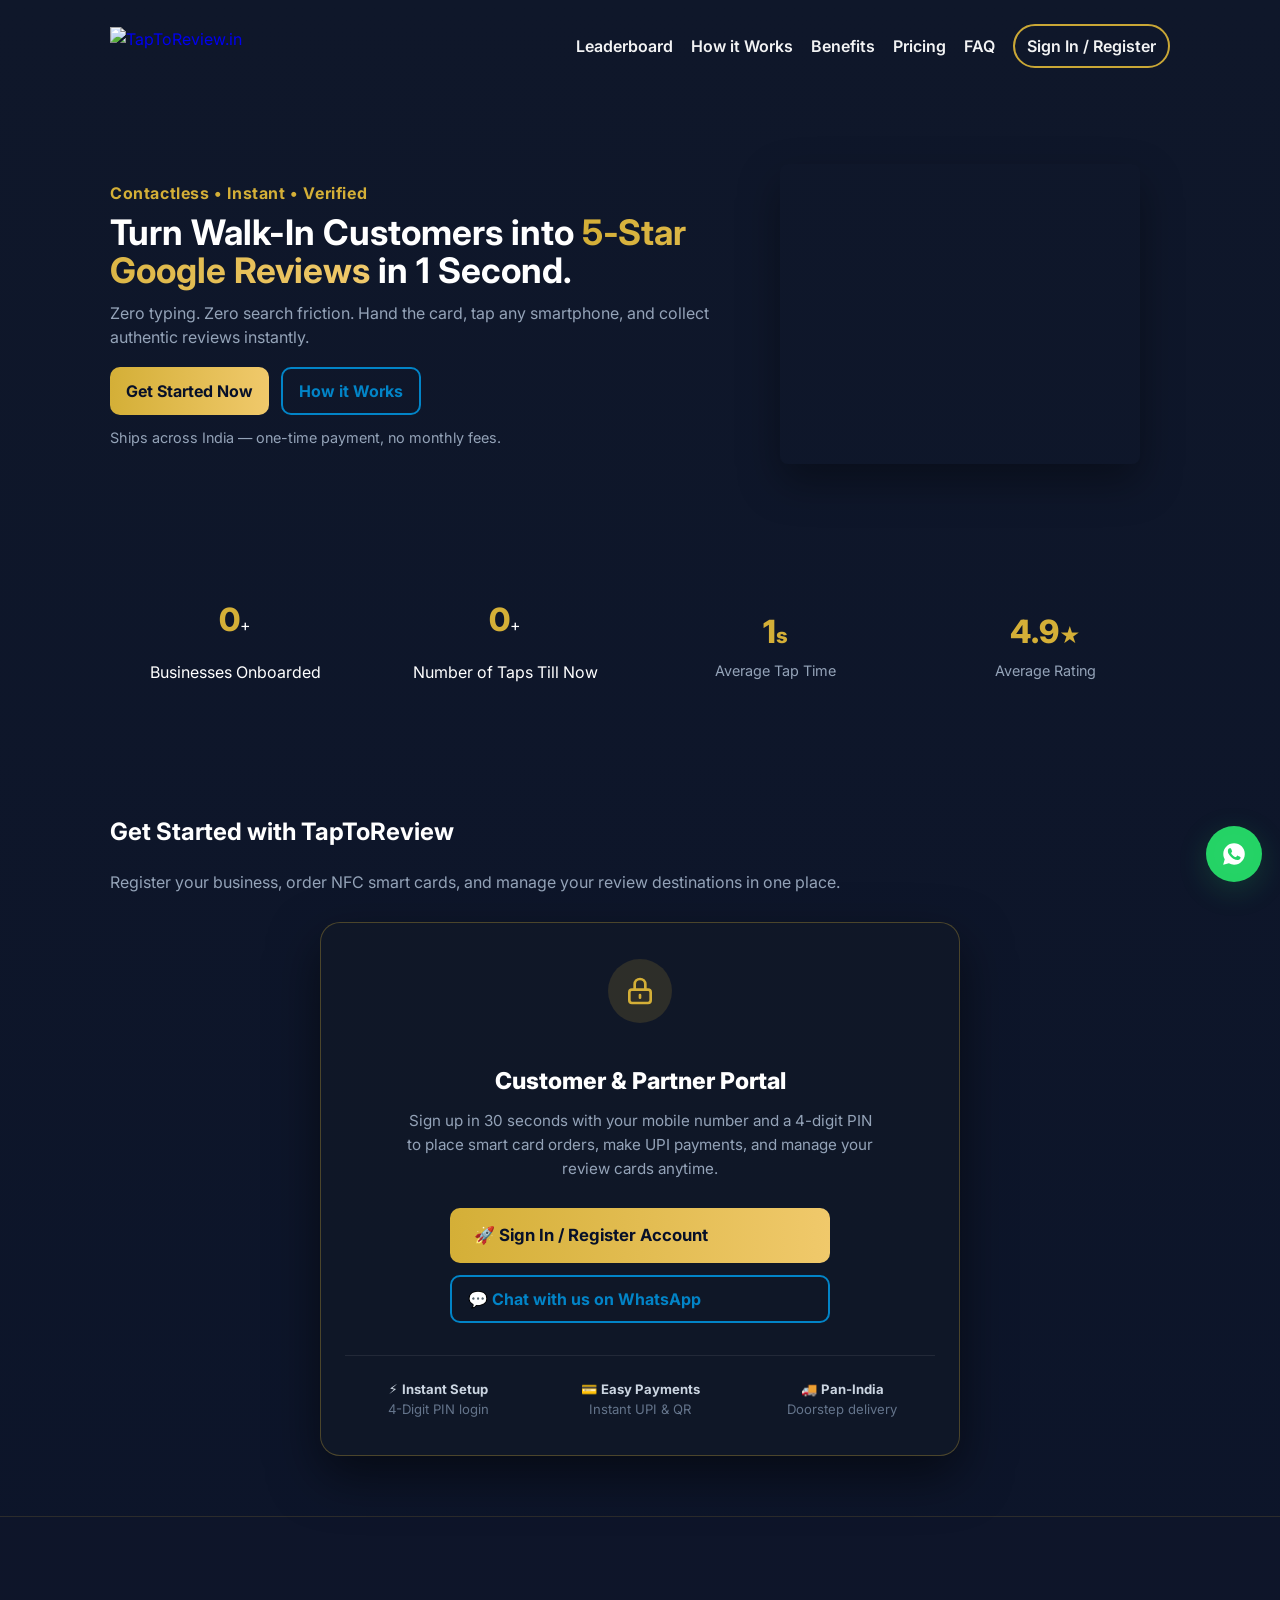
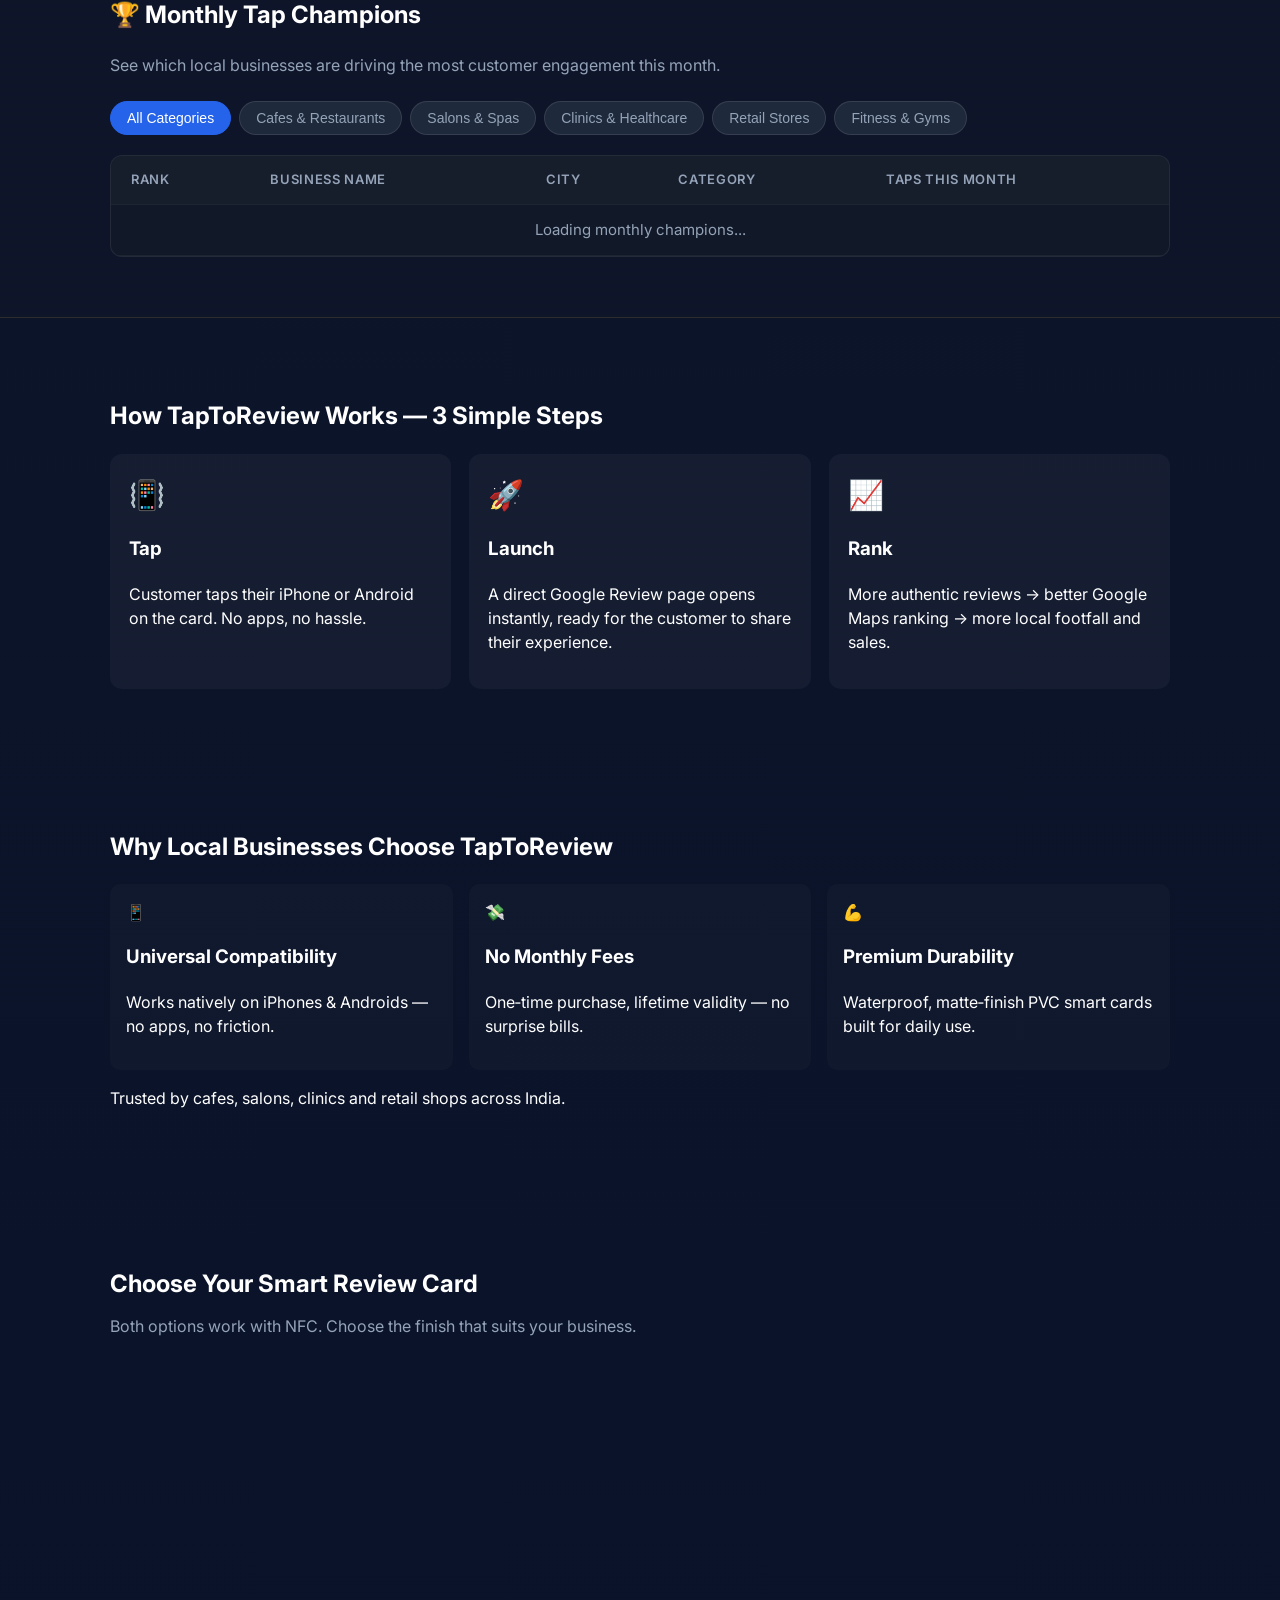
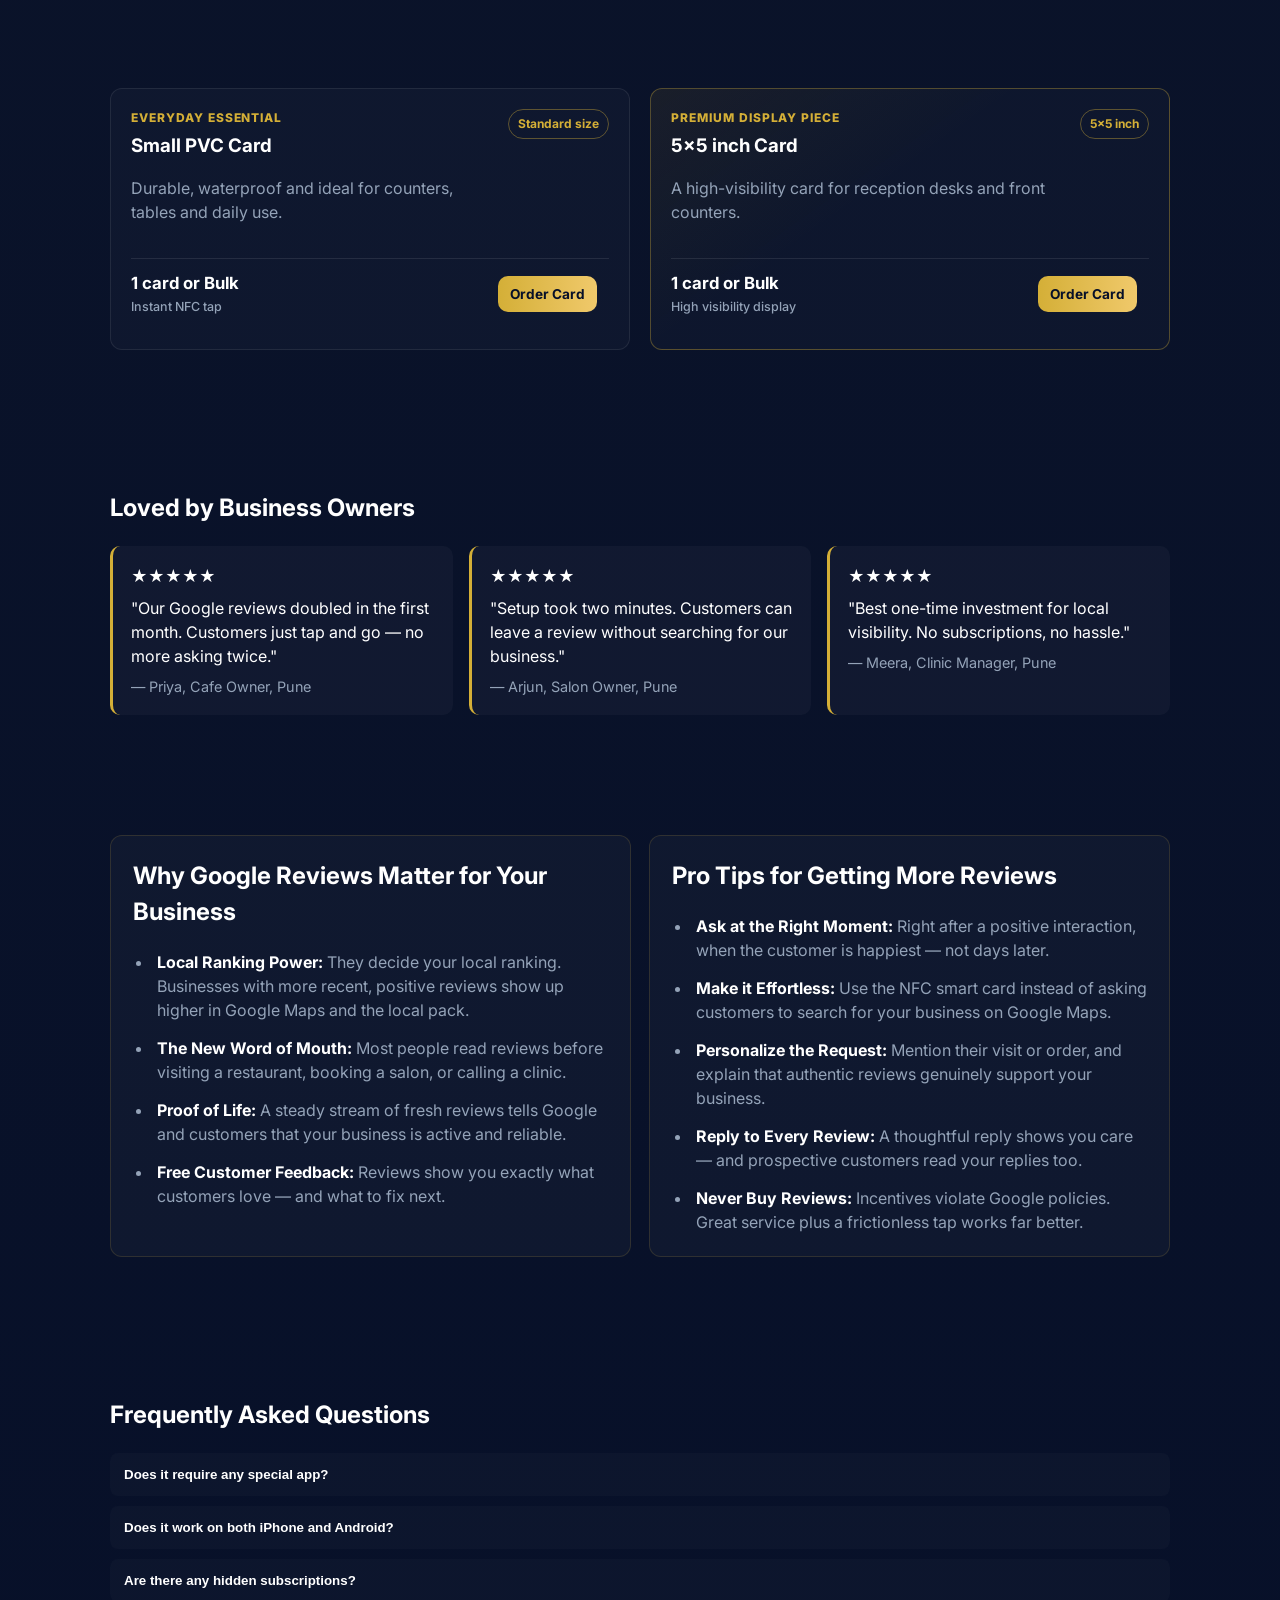
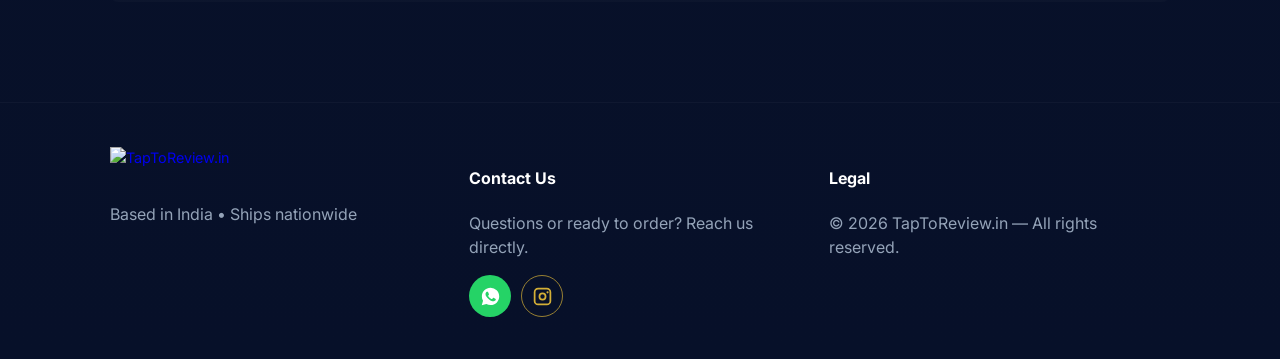
==== index.html @ c4a547ae "Update contact links and move portal section Signed-off-by: VISHAL SUNIL LODHA <VISHALLODHA2009@GMAI" ====
<!doctype html>
<html lang="en">
<head>
  <meta charset="utf-8" />
  <meta name="viewport" content="width=device-width,initial-scale=1" />
  <title>TapToReview.in — Tap. Review. Grow.</title>
  <meta name="description" content="Contactless NFC smart cards that help customers leave Google Reviews in seconds. One-time purchase, works on iPhone & Android." />

  <!-- Google Font -->
  <link href="https://fonts.googleapis.com/css2?family=Inter:wght@400;600;700;800&display=swap" rel="stylesheet">
  <link rel="stylesheet" href="css/styles.css?v=5">
  <link rel="icon" href="assets/taptoreview-logo.svg" type="image/svg+xml">

  <!-- Social / SEO -->
  <meta property="og:title" content="TapToReview.in — Tap. Review. Grow." />
  <meta property="og:description" content="Contactless NFC smart cards for local businesses to get instant Google reviews." />
  <meta property="og:image" content="assets/taptoreview-google-review-card.svg" />
  <meta name="theme-color" content="#0f172a">
</head>
<body>
  <div class="bg-blobs" aria-hidden="true">
    <span class="blob blob-a"></span>
    <span class="blob blob-b"></span>
    <span class="blob blob-c"></span>
  </div>

  <header id="site-header" class="header" role="banner">
    <div class="container header-inner">
      <a class="logo" href="#hero" aria-label="TapToReview.in — Tap. Review. Grow.">
        <img src="assets/taptoreview-logo.svg" alt="TapToReview.in" class="logo-img">
      </a>

      <nav class="nav" aria-label="Main navigation">
        <button id="nav-toggle" class="nav-toggle" aria-expanded="false" aria-label="Toggle menu">
          <span class="hamburger"></span>
        </button>

        <ul class="nav-list" id="nav-list">
          <li><a href="#leaderboard">Leaderboard</a></li>
          <li><a href="#how-it-works">How it Works</a></li>
          <li><a href="#benefits">Benefits</a></li>
          <li><a href="#pricing">Pricing</a></li>
          <li><a href="#faq">FAQ</a></li>
          <li><a class="btn btn-cta" id="contact-cta" href="/reseller">Sign In / Register</a></li>
        </ul>
      </nav>
    </div>
  </header>

  <main id="main" class="main">
    <!-- HERO -->
    <section id="hero" class="hero">
      <div class="container hero-grid">
        <div class="hero-content">
          <p class="eyebrow">Contactless • Instant • Verified</p>
          <h1 class="hero-title">Turn Walk-In Customers into <span class="gradient-text">5‑Star Google Reviews</span> in 1 Second.</h1>
          <p class="hero-lead">Zero typing. Zero search friction. Hand the card, tap any smartphone, and collect authentic reviews instantly.</p>
          
          <div class="hero-ctas">
            <a class="btn btn-primary" id="hero-order" href="#order">Get Started Now</a>
            <a class="btn btn-outline" href="#how-it-works">How it Works</a>
          </div>

          <p class="micro">Ships across India — one-time payment, no monthly fees.</p>
        </div>

        <div class="hero-banner">
          <div class="card-showcase card-showcase--hero" aria-label="PVC and 5 by 5 inch card preview">
            <div class="card-showcase-slide showcase-pvc">
              <img src="assets/taptoreview-google-review-card.svg" alt="PVC TapToReview smart card">
              <strong>PVC Smart Card</strong>
            </div>
            <div class="card-showcase-slide showcase-display-card">
              <img src="assets/final_design_5x5_card.png" alt="5 by 5 inch TapToReview card">
              <strong>5×5 inch Card</strong>
            </div>
          </div>
        </div>
      </div>
    </section>

    <!-- STATS -->
    <section class="section stats">
      <div class="container stats-grid">
        <div>
          <span class="stat-number" id="stat-biz" data-target="0">0</span><span>+</span>
          <p>Businesses Onboarded</p>
        </div>
        <div>
          <span class="stat-number" id="stat-taps" data-target="0">0</span><span>+</span>
          <p>Number of Taps Till Now</p>
        </div>
        <div class="stat reveal">
          <span class="stat-number" data-target="1">0</span><span class="stat-suffix">s</span>
          <p>Average Tap Time</p>
        </div>
        <div class="stat reveal">
          <span class="stat-number" data-target="4.9" data-decimal="1">0</span><span class="stat-suffix">★</span>
          <p>Average Rating</p>
        </div>
      </div>
    </section>

    <!-- GET STARTED / PORTAL SECTION (MOVED TO TOP) -->
    <section id="order" class="section order" style="padding-top: 10px;">
      <div class="container">
        <h2 class="reveal">Get Started with TapToReview</h2>
        <p class="muted reveal">Register your business, order NFC smart cards, and manage your review destinations in one place.</p>

        <div class="card reveal" style="max-width: 640px; margin: 28px auto 0; background: rgba(17, 24, 39, 0.85); border: 1px solid rgba(212, 175, 55, 0.3); border-radius: 20px; padding: 36px 24px; text-align: center; box-shadow: 0 20px 50px rgba(0, 0, 0, 0.5);">
          
          <div style="display: inline-flex; align-items: center; justify-content: center; width: 64px; height: 64px; background: rgba(212, 175, 55, 0.15); border-radius: 50%; margin-bottom: 18px;">
            <svg width="32" height="32" fill="none" viewBox="0 0 24 24" stroke="#d4af37">
              <path stroke-linecap="round" stroke-linejoin="round" stroke-width="2" d="M12 15v2m-6 4h12a2 2 0 002-2v-6a2 2 0 00-2-2H6a2 2 0 00-2 2v6a2 2 0 002 2zm10-10V7a4 4 0 00-8 0v4h8z" />
            </svg>
          </div>

          <h3 style="font-size: 1.45rem; font-weight: 800; color: #ffffff; margin-bottom: 10px;">
            Customer & Partner Portal
          </h3>

          <p style="font-size: 0.95rem; color: #94a3b8; max-width: 480px; margin: 0 auto 26px; line-height: 1.6;">
            Sign up in 30 seconds with your mobile number and a 4-digit PIN to place smart card orders, make UPI payments, and manage your review cards anytime.
          </p>

          <div style="display: flex; flex-direction: column; gap: 12px; max-width: 380px; margin: 0 auto;">
            <a class="btn btn-primary" href="/reseller" style="font-size: 1.05rem; padding: 15px 24px; text-decoration: none;">
              🚀 Sign In / Register Account
            </a>
            <a class="btn btn-outline" href="https://wa.me/917620952720?text=Hi%20TapToReview,%20I%20have%20a%20question%20before%20ordering" target="_blank" rel="noopener" style="text-decoration: none;">
              💬 Chat with us on WhatsApp
            </a>
          </div>

          <div style="display: grid; grid-template-columns: repeat(3, 1fr); gap: 16px; margin-top: 32px; padding-top: 24px; border-top: 1px solid rgba(255, 255, 255, 0.08); font-size: 0.82rem; color: #cbd5e1;">
            <div>⚡ <strong>Instant Setup</strong><br><span style="color: #64748b;">4-Digit PIN login</span></div>
            <div>💳 <strong>Easy Payments</strong><br><span style="color: #64748b;">Instant UPI & QR</span></div>
            <div>🚚 <strong>Pan-India</strong><br><span style="color: #64748b;">Doorstep delivery</span></div>
          </div>

        </div>
      </div>
    </section>

    <!-- LEADERBOARD -->
    <section id="leaderboard" class="section leaderboard-section">
      <div class="container">
        <h2 class="reveal">🏆 Monthly Tap Champions</h2>
        <p class="muted reveal">See which local businesses are driving the most customer engagement this month.</p>

        <div class="leaderboard-filters reveal" id="lb-filters">
          <button class="filter-btn active" data-cat="All">All Categories</button>
          <button class="filter-btn" data-cat="Cafes & Restaurants">Cafes & Restaurants</button>
          <button class="filter-btn" data-cat="Salons & Spas">Salons & Spas</button>
          <button class="filter-btn" data-cat="Clinics & Healthcare">Clinics & Healthcare</button>
          <button class="filter-btn" data-cat="Retail Stores">Retail Stores</button>
          <button class="filter-btn" data-cat="Fitness & Gyms">Fitness & Gyms</button>
        </div>

        <div class="leaderboard-table-wrapper reveal">
          <table class="leaderboard-table">
            <thead>
              <tr>
                <th>Rank</th>
                <th>Business Name</th>
                <th>City</th>
                <th>Category</th>
                <th>Taps This Month</th>
              </tr>
            </thead>
            <tbody id="leaderboard-body">
              <tr>
                <td colspan="5" style="text-align: center; color: var(--muted);">Loading monthly champions...</td>
              </tr>
            </tbody>
          </table>
        </div>
      </div>
    </section>

    <!-- HOW IT WORKS -->
    <section id="how-it-works" class="section how-it-works">
      <div class="container">
        <h2 class="reveal">How TapToReview Works — 3 Simple Steps</h2>
        <div class="steps-grid">
          <article class="step reveal">
            <div class="step-icon" aria-hidden="true">📳</div>
            <h3>Tap</h3>
            <p>Customer taps their iPhone or Android on the card. No apps, no hassle.</p>
          </article>

          <article class="step reveal">
            <div class="step-icon" aria-hidden="true">🚀</div>
            <h3>Launch</h3>
            <p>A direct Google Review page opens instantly, ready for the customer to share their experience.</p>
          </article>

          <article class="step reveal">
            <div class="step-icon" aria-hidden="true">📈</div>
            <h3>Rank</h3>
            <p>More authentic reviews → better Google Maps ranking → more local footfall and sales.</p>
          </article>
        </div>
      </div>
    </section>

    <!-- BENEFITS -->
    <section id="benefits" class="section benefits">
      <div class="container">
        <h2 class="reveal">Why Local Businesses Choose TapToReview</h2>
        <div class="features-grid">
          <div class="feature reveal">
            <div class="feature-icon">📱</div>
            <h3>Universal Compatibility</h3>
            <p>Works natively on iPhones & Androids — no apps, no friction.</p>
          </div>

          <div class="feature reveal">
            <div class="feature-icon">💸</div>
            <h3>No Monthly Fees</h3>
            <p>One‑time purchase, lifetime validity — no surprise bills.</p>
          </div>

          <div class="feature reveal">
            <div class="feature-icon">💪</div>
            <h3>Premium Durability</h3>
            <p>Waterproof, matte‑finish PVC smart cards built for daily use.</p>
          </div>
        </div>
        <p class="trust reveal">Trusted by cafes, salons, clinics and retail shops across India.</p>
      </div>
    </section>

    <!-- PACKS / PRICING PREVIEW -->
    <section id="pricing" class="section pricing">
      <div class="container">
        <h2 class="reveal">Choose Your Smart Review Card</h2>
        <p class="pricing-intro muted reveal">Both options work with NFC. Choose the finish that suits your business.</p>

        <div class="card-showcase reveal" aria-label="Card offerings preview">
          <div class="card-showcase-slide showcase-pvc">
            <img src="assets/taptoreview-google-review-card.svg" alt="PVC TapToReview smart card">
            <strong>PVC Smart Card</strong>
          </div>
          <div class="card-showcase-slide showcase-display-card">
            <img src="assets/final_design_5x5_card.png" alt="5 by 5 inch TapToReview card">
            <strong>5×5 inch Card</strong>
          </div>
        </div>

        <div class="pricing-products">
          <article class="product-panel reveal">
            <div class="product-copy">
              <div class="product-panel-heading">
                <div>
                  <p class="product-kicker">Everyday essential</p>
                  <h3>Small PVC Card</h3>
                  <p class="muted">Durable, waterproof and ideal for counters, tables and daily use.</p>
                </div>
                <span class="product-size">Standard size</span>
              </div>
              <div class="price-list">
                <div class="price-row">
                  <span><strong>1 card or Bulk</strong><small>Instant NFC tap</small></span>
                  <a class="btn btn-primary" href="/reseller">Order Card</a>
                </div>
              </div>
            </div>
          </article>

          <article class="product-panel display-card-panel reveal">
            <div class="product-copy display-card-product-info">
              <div class="product-panel-heading">
                <div>
                  <p class="product-kicker">Premium display piece</p>
                  <h3>5×5 inch Card</h3>
                  <p class="muted">A high-visibility card for reception desks and front counters.</p>
                </div>
                <span class="product-size">5×5 inch</span>
              </div>
              <div class="price-list">
                <div class="price-row">
                  <span><strong>1 card or Bulk</strong><small>High visibility display</small></span>
                  <a class="btn btn-primary" href="/reseller">Order Card</a>
                </div>
              </div>
            </div>
          </article>
        </div>
      </div>
    </section>

    <!-- TESTIMONIALS -->
    <section id="testimonials" class="section testimonials">
      <div class="container">
        <h2 class="reveal">Loved by Business Owners</h2>
        <div class="testimonial-grid">
          <blockquote class="testimonial reveal">
            <div class="stars">★★★★★</div>
            <p>"Our Google reviews doubled in the first month. Customers just tap and go — no more asking twice."</p>
            <footer>— Priya, Cafe Owner, Pune</footer>
          </blockquote>

          <blockquote class="testimonial reveal">
            <div class="stars">★★★★★</div>
            <p>"Setup took two minutes. Customers can leave a review without searching for our business."</p>
            <footer>— Arjun, Salon Owner, Pune</footer>
          </blockquote>

          <blockquote class="testimonial reveal">
            <div class="stars">★★★★★</div>
            <p>"Best one-time investment for local visibility. No subscriptions, no hassle."</p>
            <footer>— Meera, Clinic Manager, Pune</footer>
          </blockquote>
        </div>
      </div>
    </section>

    <!-- WHY GOOGLE REVIEWS MATTER & TIPS -->
    <section class="section guide-section">
      <div class="container">
        <div class="guide-grid">
          <div class="guide-card reveal">
            <h2>Why Google Reviews Matter for Your Business</h2>
            <ul class="guide-list">
              <li>
                <strong>Local Ranking Power:</strong> They decide your local ranking. Businesses with more recent, positive reviews show up higher in Google Maps and the local pack.
              </li>
              <li>
                <strong>The New Word of Mouth:</strong> Most people read reviews before visiting a restaurant, booking a salon, or calling a clinic.
              </li>
              <li>
                <strong>Proof of Life:</strong> A steady stream of fresh reviews tells Google and customers that your business is active and reliable.
              </li>
              <li>
                <strong>Free Customer Feedback:</strong> Reviews show you exactly what customers love — and what to fix next.
              </li>
            </ul>
          </div>

          <div class="guide-card reveal">
            <h2>Pro Tips for Getting More Reviews</h2>
            <ul class="guide-list">
              <li>
                <strong>Ask at the Right Moment:</strong> Right after a positive interaction, when the customer is happiest — not days later.
              </li>
              <li>
                <strong>Make it Effortless:</strong> Use the NFC smart card instead of asking customers to search for your business on Google Maps.
              </li>
              <li>
                <strong>Personalize the Request:</strong> Mention their visit or order, and explain that authentic reviews genuinely support your business.
              </li>
              <li>
                <strong>Reply to Every Review:</strong> A thoughtful reply shows you care — and prospective customers read your replies too.
              </li>
              <li>
                <strong>Never Buy Reviews:</strong> Incentives violate Google policies. Great service plus a frictionless tap works far better.
              </li>
            </ul>
          </div>
        </div>
      </div>
    </section>

    <!-- FAQ -->
    <section id="faq" class="section faq">
      <div class="container">
        <h2 class="reveal">Frequently Asked Questions</h2>
        <div class="accordion" id="faq-accordion">
          <div class="accordion-item reveal">
            <button id="faq1-toggle" class="accordion-toggle" aria-expanded="false" aria-controls="faq1">Does it require any special app?</button>
            <div id="faq1" class="accordion-panel" role="region" aria-labelledby="faq1-toggle">No. TapToReview cards work natively with built-in NFC — no app downloads required.</div>
          </div>

          <div class="accordion-item reveal">
            <button id="faq2-toggle" class="accordion-toggle" aria-expanded="false" aria-controls="faq2">Does it work on both iPhone and Android?</button>
            <div id="faq2" class="accordion-panel" role="region" aria-labelledby="faq2-toggle">Yes. It works on modern iPhones and Android phones that support NFC.</div>
          </div>

          <div class="accordion-item reveal">
            <button id="faq3-toggle" class="accordion-toggle" aria-expanded="false" aria-controls="faq3">Are there any hidden subscriptions?</button>
            <div id="faq3" class="accordion-panel" role="region" aria-labelledby="faq3-toggle">No. TapToReview is a one-time purchase with no monthly fees.</div>
          </div>
        </div>
      </div>
    </section>
  </main>

  <footer id="footer" class="footer" role="contentinfo">
    <div class="container footer-grid">
      <div>
        <a class="logo-footer" href="#hero" aria-label="TapToReview.in home">
          <img src="assets/taptoreview-logo.svg" alt="TapToReview.in" class="logo-img small">
        </a>
        <p class="muted">Based in India • Ships nationwide</p>
      </div>

      <div>
        <h4>Contact Us</h4>
        <p class="muted">Questions or ready to order? Reach us directly.</p>
        <div class="footer-contact-actions">
          <a class="footer-contact-link whatsapp-link" href="https://wa.me/917620952720?text=Hi%20TapToReview" target="_blank" rel="noopener" aria-label="Chat with TapToReview on WhatsApp" title="Chat on WhatsApp">
            <svg viewBox="0 0 24 24" aria-hidden="true"><path d="M12.04 2C6.58 2 2.13 6.45 2.13 11.91c0 1.75.46 3.45 1.33 4.95L2 22l5.28-1.39a9.9 9.9 0 0 0 4.76 1.21h.01c5.46 0 9.91-4.45 9.91-9.91 0-2.65-1.03-5.14-2.9-7.01A9.82 9.82 0 0 0 12.04 2Zm5.8 14.07c-.24.68-1.4 1.32-1.94 1.4-.5.08-1.12.11-1.8-.11-.42-.13-.96-.31-1.65-.6-2.9-1.25-4.8-4.17-4.94-4.36-.14-.19-1.18-1.57-1.18-3 0-1.42.75-2.12 1.02-2.41.26-.29.57-.36.76-.36.19 0 .38 0 .55.01.18.01.41-.07.64.49.24.58.81 2 .88 2.15.07.15.12.32.02.51-.1.19-.15.31-.29.48-.15.17-.31.38-.44.51-.15.15-.3.31-.13.6.17.29.76 1.25 1.63 2.02 1.12 1 2.06 1.31 2.35 1.46.29.15.46.13.63-.05.17-.19.72-.84.91-1.13.19-.29.38-.24.64-.14.26.1 1.66.78 1.94.92.29.15.48.22.55.34.07.13.07.72-.17 1.4Z"/></svg>
          </a>
          <a class="footer-contact-link instagram-link" href="url?id=9" target="_blank" rel="noopener" aria-label="Follow TapToReview on Instagram" title="Follow on Instagram">
            <svg viewBox="0 0 24 24" aria-hidden="true"><path d="M7 2h10a5 5 0 0 1 5 5v10a5 5 0 0 1-5 5H7a5 5 0 0 1-5-5V7a5 5 0 0 1 5-5Zm0 2a3 3 0 0 0-3 3v10a3 3 0 0 0 3 3h10a3 3 0 0 0 3-3V7a3 3 0 0 0-3-3H7Zm5 3.5A4.5 4.5 0 1 1 7.5 12 4.5 4.5 0 0 1 12 7.5Zm0 2A2.5 2.5 0 1 0 14.5 12 2.5 2.5 0 0 0 12 9.5ZM17.75 6a1.25 1.25 0 1 1-1.25 1.25A1.25 1.25 0 0 1 17.75 6Z"/></svg>
          </a>
        </div>
      </div>

      <div>
        <h4>Legal</h4>
        <p class="muted">© <span id="year"></span> TapToReview.in — All rights reserved.</p>
      </div>
    </div>
  </footer>

  <a id="floating-wa" class="floating-wa" href="https://wa.me/917620952720?text=Hi%20TapToReview,%20I%20have%20a%20question" target="_blank" rel="noopener" aria-label="Chat with TapToReview on WhatsApp">
    <svg width="26" height="26" viewBox="0 0 24 24" fill="#fff" aria-hidden="true"><path d="M12.04 2C6.58 2 2.13 6.45 2.13 11.91c0 1.75.46 3.45 1.33 4.95L2 22l5.28-1.39a9.9 9.9 0 0 0 4.76 1.21h.01c5.46 0 9.91-4.45 9.91-9.91 0-2.65-1.03-5.14-2.9-7.01A9.82 9.82 0 0 0 12.04 2Zm5.8 14.07c-.24.68-1.4 1.32-1.94 1.4-.5.08-1.12.11-1.8-.11-.42-.13-.96-.31-1.65-.6-2.9-1.25-4.8-4.17-4.94-4.36-.14-.19-1.18-1.57-1.18-3 0-1.42.75-2.12 1.02-2.41.26-.29.57-.36.76-.36.19 0 .38 0 .55.01.18.01.41-.07.64.49.24.58.81 2 .88 2.15.07.15.12.32.02.51-.1.19-.15.31-.29.48-.15.17-.31.38-.44.51-.15.15-.3.31-.13.6.17.29.76 1.25 1.63 2.02 1.12 1 2.06 1.31 2.35 1.46.29.15.46.13.63-.05.17-.19.72-.84.91-1.13.19-.29.38-.24.64-.14.26.1 1.66.78 1.94.92.29.15.48.22.55.34.07.13.07.72-.17 1.4Z"/></svg>
    <span class="wa-pulse" aria-hidden="true"></span>
  </a>

  <script src="https://cdn.jsdelivr.net/npm/@supabase/supabase-js@2"></script>
  <script src="js/app.js" defer></script>
</body>
</html>
---- css/styles.css ----
:root{
  --bg:#0f172a;
  --surface:#0b1220;
  --text:#ffffff;
  --muted:#94a3b8;
  --gold:#d4af37;
  --cyan:#0284c7;
  --radius:12px;
  --glass: rgba(255,255,255,0.04);
  --max-width:1100px;
  --container-padding:20px;
  font-family: 'Inter', system-ui, -apple-system, 'Segoe UI', Roboto, 'Helvetica Neue', Arial, sans-serif;
  -webkit-font-smoothing:antialiased;
  -moz-osx-font-smoothing:grayscale;
}

*{box-sizing:border-box}
html,body{min-height:100%;overflow-x:hidden}
body{
  margin:0;
  background:linear-gradient(180deg,var(--bg) 0%, #071029 100%);
  color:var(--text);
  line-height:1.5;
  font-size:16px;
}

/* Layout helpers */
.container{
  width:100%;
  max-width:var(--max-width);
  margin:0 auto;
  padding:24px var(--container-padding);
}

/* Background decorative blobs */
.bg-blobs{display:none}
.blob{position:absolute;border-radius:50%;filter:blur(70px);opacity:0.35;animation:blob-float 18s ease-in-out infinite}
.blob-a{width:420px;height:420px;background:radial-gradient(circle,var(--cyan),transparent 70%);top:-120px;left:-100px;animation-duration:22s}
.blob-b{width:380px;height:380px;background:radial-gradient(circle,var(--gold),transparent 70%);top:20%;right:-140px;animation-duration:26s;animation-delay:-6s}
.blob-c{width:320px;height:320px;background:radial-gradient(circle,#7c3aed,transparent 70%);bottom:-100px;left:30%;animation-duration:20s;animation-delay:-3s}
@keyframes blob-float{
  0%,100%{transform:translate(0,0) scale(1)}
  33%{transform:translate(30px,-40px) scale(1.08)}
  66%{transform:translate(-20px,30px) scale(0.94)}
}
.container,.main,.header,.footer{position:relative;z-index:1}

/* HEADER */
.header{
  position:sticky;
  top:0;
  z-index:60;
  background:transparent;
  transition:backdrop-filter .25s, padding .2s, background .25s, box-shadow .25s;
}
.header.scrolled{
  background:rgba(7,16,41,0.72);
  backdrop-filter:blur(14px) saturate(140%);
  -webkit-backdrop-filter:blur(14px) saturate(140%);
  box-shadow:0 8px 24px rgba(0,0,0,0.25);
}
.header .header-inner{
  display:flex;
  align-items:center;
  justify-content:space-between;
}
body.no-scroll{overflow:hidden}

/* Logo */
.logo,.logo-footer{display:inline-flex;align-items:center;text-decoration:none}
.logo-img{display:block;width:170px;height:auto;aspect-ratio:340 / 76}
.logo-img.small{width:176px;height:auto}

/* NAV */
.nav {position:relative}
.nav-list{list-style:none;margin:0;padding:0;display:flex;gap:18px;align-items:center}
.nav-list a{color:var(--text);text-decoration:none;font-weight:600;opacity:0.95;transition:opacity .2s,color .2s}
.nav-list a:hover{opacity:1;color:var(--gold)}
.nav-toggle{display:none;background:none;border:0;padding:8px;color:var(--text);cursor:pointer}
.hamburger{display:block;width:20px;height:2px;background:var(--text);position:relative;transition:background .2s}
.hamburger::after,.hamburger::before{content:"";position:absolute;left:0;right:0;height:2px;background:var(--text);transition:transform .2s}
.hamburger::before{top:-6px}.hamburger::after{bottom:-6px}

/* HERO */
.hero{padding:48px 0}
.hero-grid{display:grid;grid-template-columns:1fr;gap:28px;align-items:center}
.eyebrow{color:var(--gold);font-weight:700;letter-spacing:0.6px;margin-bottom:8px}
.hero-title{font-size:1.6rem;margin:0 0 12px;line-height:1.08}
.gradient-text{background:linear-gradient(90deg,var(--gold),#f0c96b,var(--cyan));background-size:200% auto;-webkit-background-clip:text;background-clip:text;color:transparent;animation:gradient-shift 6s ease infinite}
@keyframes gradient-shift{0%{background-position:0% 50%}50%{background-position:100% 50%}100%{background-position:0% 50%}}
.hero-lead{color:var(--muted);margin:0 0 18px}
.hero-ctas{display:flex;gap:12px;flex-wrap:wrap}
.micro{color:var(--muted);font-size:0.9rem;margin-top:12px}

/* Buttons */
.btn{position:relative;display:inline-flex;align-items:center;gap:8px;padding:10px 16px;border-radius:10px;text-decoration:none;cursor:pointer;font-weight:700;overflow:hidden;transition:transform .2s,box-shadow .2s}
.btn-primary{background:linear-gradient(90deg,var(--gold),#f0c96b);color:#071029;border:0}
.btn-outline{border:2px solid var(--cyan);color:var(--cyan);background:transparent}
.btn-cta{background:transparent;border:2px solid var(--gold);color:var(--gold);padding:8px 12px;border-radius:999px}

.btn-primary::after{content:"";position:absolute;top:0;left:-60%;width:40%;height:100%;background:linear-gradient(120deg,transparent,rgba(255,255,255,0.55),transparent);transform:skewX(-20deg);transition:left .6s}
.btn-primary:hover::after{left:120%}
.btn-primary:hover{transform:translateY(-2px);box-shadow:0 8px 24px rgba(212,175,55,0.25)}
.btn-outline:hover{background:var(--cyan);color:#fff;transform:translateY(-2px)}

/* Hero campaign artwork */
.hero-banner{justify-self:center;width:min(100%,360px);overflow:hidden;border-radius:8px;box-shadow:0 18px 42px rgba(0,0,0,0.35)}
.hero-banner img{display:block;width:100%;height:auto}

/* Sections */
.section{padding:36px 0}
.how-it-works .steps-grid{display:grid;grid-template-columns:1fr;gap:18px}
.step{background:var(--glass);padding:18px;border-radius:12px;transition:transform .25s,box-shadow .25s,border-color .25s;border:1px solid transparent}
.step:hover{transform:translateY(-6px);box-shadow:0 12px 30px rgba(2,132,199,0.15);border-color:rgba(212,175,55,0.25)}
.step-icon{font-size:1.8rem;margin-bottom:8px}

/* FEATURES */
.features-grid{display:grid;grid-template-columns:1fr;gap:16px}
.feature{background:rgba(255,255,255,0.02);padding:16px;border-radius:10px;transition:transform .25s,box-shadow .25s,background .25s}
.feature:hover{transform:translateY(-6px);background:rgba(255,255,255,0.05);box-shadow:0 12px 30px rgba(0,0,0,0.25)}

/* STATS */
.stats-grid{display:grid;grid-template-columns:repeat(2,1fr);gap:20px;text-align:center}
.stat{padding:12px}
.stat-number{font-size:2rem;font-weight:800;color:var(--gold)}
.stat-suffix{font-size:1.3rem;font-weight:800;color:var(--gold)}
.stat p{color:var(--muted);margin:4px 0 0;font-size:0.9rem}

/* TESTIMONIALS */
.testimonial-grid{display:grid;grid-template-columns:1fr;gap:16px}
.testimonial{background:rgba(255,255,255,0.03);border-left:3px solid var(--gold);padding:18px;border-radius:10px;margin:0;transition:transform .25s,box-shadow .25s}
.testimonial:hover{transform:translateY(-6px);box-shadow:0 12px 30px rgba(0,0,0,0.25)}
.testimonial p{margin:8px 0;color:var(--text)}
.testimonial footer{color:var(--muted);font-size:0.9rem}

/* REVIEW GUIDE */
.guide-grid{display:grid;grid-template-columns:repeat(2,minmax(0,1fr));gap:18px}
.guide-card{background:rgba(255,255,255,0.03);border:1px solid rgba(212,175,55,0.16);border-radius:12px;padding:22px}
.guide-card h2{margin-top:0}
.guide-list{display:grid;gap:14px;margin:0;padding-left:20px;color:var(--muted)}
.guide-list li{padding-left:4px}
.guide-list strong{color:var(--text)}

/* PRICING */
.pricing-intro{margin:-8px 0 22px}
.pricing-products{display:grid;grid-template-columns:1fr;gap:20px;align-items:start}
.product-panel{min-width:0;background:rgba(255,255,255,0.025);border:1px solid rgba(255,255,255,0.08);border-radius:12px;padding:20px;overflow:hidden}
.display-card-panel{border-color:rgba(212,175,55,0.35);background:linear-gradient(145deg,rgba(212,175,55,0.08),rgba(255,255,255,0.02) 42%)}
.display-card-product-info{min-width:0}
.product-image{overflow:hidden;border-radius:8px;background:#071a31;margin-bottom:20px}
.product-image img{display:block;width:100%;height:180px;object-fit:cover}
.pvc-product-image img{object-fit:contain;padding:20px}
.product-copy{min-width:0}
.card-showcase{position:relative;height:300px;margin:0 auto 28px;max-width:560px;overflow:hidden}
.card-showcase-slide{position:absolute;inset:0;display:flex;flex-direction:column;align-items:center;justify-content:center;gap:12px;padding:18px;opacity:0}
.card-showcase-slide img{display:block;width:100%;height:240px;object-fit:contain}
.card-showcase-slide strong{color:var(--text);font-size:1rem}
.card-showcase--hero{height:300px;max-width:420px;margin:0}
.card-showcase--order{height:300px;max-width:none;margin:0}
.showcase-pvc{animation:show-pvc 4s steps(1,end) infinite}
.showcase-display-card{animation:show-display-card 4s steps(1,end) infinite}
@keyframes show-pvc{0%,49.99%{opacity:1}50%,100%{opacity:0}}
@keyframes show-display-card{0%,49.99%{opacity:0}50%,100%{opacity:1}}
.product-panel-heading{display:flex;justify-content:space-between;gap:16px;align-items:flex-start;margin-bottom:18px}
.product-panel-heading > div{min-width:0}
.product-kicker{color:var(--gold);font-size:.75rem;font-weight:800;letter-spacing:.08em;text-transform:uppercase;margin:0 0 5px}
.product-panel h3{margin:0 0 5px}
.product-panel h4{margin:0;font-size:1rem}
.product-size{border:1px solid rgba(212,175,55,.4);border-radius:999px;color:var(--gold);font-size:.75rem;font-weight:700;padding:5px 9px;white-space:nowrap}
.display-card-product-image{margin:0 0 20px;border-radius:8px;background:#061429;overflow:hidden}
.display-card-product-image img{display:block;width:100%;height:180px;object-fit:cover}
.price-list{display:grid;gap:8px}
.price-row{display:grid;grid-template-columns:minmax(0,1fr) auto auto;gap:12px;align-items:center;padding:12px 0;border-top:1px solid rgba(255,255,255,0.09)}
.price-row > span{display:grid;gap:2px}
.price-row strong{font-size:1.05rem}
.price-row small{color:var(--muted);font-size:.78rem;font-weight:500}
.price-row .btn{padding:8px 12px;font-size:.85rem}

/* CARD PREVIEW */
.order-layout{display:grid;gap:28px;align-items:start}
.card-preview{margin:0;max-width:none}
.card-preview-label{color:var(--muted);font-size:0.9rem;margin:0 0 10px}
.card-preview-svg{display:none;width:100%;height:auto;border-radius:12px;box-shadow:0 18px 40px rgba(0,0,0,0.45)}

/* FORM */
.form-grid{display:grid;gap:12px}
.form-grid label{display:flex;flex-direction:column;gap:6px}
input,select{background:transparent;border:1px solid rgba(255,255,255,0.06);padding:10px;border-radius:8px;color:var(--text)}
input::placeholder{color:var(--muted)}
/* Native dropdown list inherits the control's colours, so set both explicitly */
select{background-color:var(--surface);color:var(--text)}
select option{background-color:var(--surface);color:var(--text)}
.form-actions{margin-top:14px;display:flex;flex-direction:column;gap:8px;align-items:flex-start}
.muted{color:var(--muted)}
.small{font-size:0.9rem}

/* FAQ */
.accordion{display:grid;gap:10px}
.accordion-item{background:rgba(255,255,255,0.02);border-radius:8px;overflow:hidden}
.accordion-toggle{width:100%;background:transparent;border:0;padding:14px;text-align:left;color:var(--text);font-weight:700;cursor:pointer}
.accordion-panel{padding:0 14px 14px 14px;color:var(--muted);display:none}

/* FOOTER */
.footer{border-top:1px solid rgba(255,255,255,0.03);padding:18px 0;margin-top:40px}
.footer-grid{display:grid;gap:18px;grid-template-columns:1fr;align-items:start}
.footer-contact-actions{display:flex;flex-wrap:wrap;gap:10px;margin-top:12px}
.footer-contact-link{display:inline-flex;align-items:center;justify-content:center;width:42px;height:42px;border-radius:50%;color:#fff;text-decoration:none;transition:transform .2s,box-shadow .2s}
.footer-contact-link svg{width:21px;height:21px;fill:currentColor}
.footer-contact-link:hover{transform:translateY(-2px)}
.whatsapp-link{background:#25D366;color:#fff}
.whatsapp-link:hover{box-shadow:0 8px 20px rgba(37,211,102,0.25)}
.instagram-link{border:1px solid rgba(212,175,55,0.7);color:var(--gold)}
.instagram-link:hover{background:rgba(212,175,55,0.12);box-shadow:0 8px 20px rgba(212,175,55,0.12)}

/* Toast */
.toast{background:rgba(2,132,199,0.12);border-left:4px solid var(--cyan);padding:12px;border-radius:8px;margin-top:12px}

/* Floating WhatsApp button */
.floating-wa{position:fixed;right:18px;bottom:18px;width:56px;height:56px;border-radius:999px;background:#25D366;color:#fff;display:flex;align-items:center;justify-content:center;text-decoration:none;z-index:80;box-shadow:0 8px 30px rgba(37,211,102,0.18);transition:transform .2s,box-shadow .2s}
.floating-wa:hover{transform:scale(1.08);box-shadow:0 12px 36px rgba(37,211,102,0.32)}
.wa-pulse{position:absolute;width:70%;height:70%;border-radius:999px;box-shadow:0 0 0 6px rgba(37,211,102,0.12);opacity:0.9;animation:wa-pulse 2s infinite}
@keyframes wa-pulse{0%{transform:scale(0.9);opacity:0.8}70%{transform:scale(1.6);opacity:0}100%{transform:scale(1.6);opacity:0}}

/* Responsive */
@media(min-width:768px){
  .nav-toggle{display:none}
  .nav-list{display:flex}
  .hero-grid{grid-template-columns:1fr 420px}
  .how-it-works .steps-grid{grid-template-columns:repeat(3,1fr)}
  .features-grid{grid-template-columns:repeat(3,1fr)}
  .stats-grid{grid-template-columns:repeat(4,1fr)}
  .testimonial-grid{grid-template-columns:repeat(3,1fr)}
  .guide-grid{grid-template-columns:repeat(2,minmax(0,1fr))}
  .footer-grid{grid-template-columns:repeat(3,1fr)}
  .order-layout{grid-template-columns:minmax(0,1fr) minmax(0,1fr)}
}
@media(min-width:1000px){
  .pricing-products{grid-template-columns:repeat(2,minmax(0,1fr))}
}
@media(max-width:767px){
  .container{padding:18px 16px}
  .hero{padding:28px 0}
  .section{padding:28px 0}
  h2{font-size:1.35rem;line-height:1.25}
  .hero-title{font-size:1.75rem;line-height:1.12}
  .hero-ctas{flex-direction:column;align-items:stretch}
  .hero-ctas .btn{justify-content:center}
  .hero-banner{width:min(100%,320px)}
  .step,.feature,.testimonial{padding:16px}
  .guide-card{padding:16px}
  .guide-grid{grid-template-columns:1fr}
  .product-panel{padding:16px}
  .card-showcase{height:250px;margin-bottom:22px}
  .card-showcase-slide img{height:195px}
  .stats-grid{gap:12px}
  .stat{padding:8px}
  .stat-number{font-size:1.6rem}
  .nav-toggle{display:flex;position:relative;z-index:1;align-items:center;justify-content:center}
  .nav-list{
    display:none;
    position:fixed;top:0;right:0;height:100vh;width:min(78vw,320px);
    flex-direction:column;justify-content:center;align-items:flex-start;gap:22px;
    background:rgba(7,16,41,0.98);backdrop-filter:blur(16px);
    padding:32px;box-shadow:-12px 0 40px rgba(0,0,0,0.4);
  }
  .nav-list.open{display:flex}
}
@media(min-width:1100px){
  .hero-title{font-size:2.2rem}
}

/* Scroll reveal */
.reveal{opacity:0;transform:translateY(24px);transition:opacity .6s ease,transform .6s ease}
.reveal.visible{opacity:1;transform:translateY(0)}

/* Accessibility: focus states */
a:focus-visible,button:focus-visible,input:focus-visible,select:focus-visible{
  outline:2px solid var(--gold);outline-offset:2px;
}

@media(prefers-reduced-motion:reduce){
  .blob,.gradient-text,.wa-pulse{animation:none!important}
  .reveal{opacity:1;transform:none;transition:none}
}

/* Leaderboard Styling */
.leaderboard-section {
  background: rgba(15, 23, 42, 0.6);
  border-top: 1px solid rgba(212, 175, 55, 0.15);
  border-bottom: 1px solid rgba(212, 175, 55, 0.15);
}

.leaderboard-filters {
  display: flex;
  gap: 8px;
  flex-wrap: wrap;
  margin: 24px 0 20px;
}

.filter-btn {
  background: #1e293b;
  border: 1px solid rgba(255, 255, 255, 0.1);
  color: #94a3b8;
  padding: 8px 16px;
  border-radius: 20px;
  cursor: pointer;
  font-size: 14px;
  transition: all 0.2s ease;
}

.filter-btn:hover, .filter-btn.active {
  background: #2563eb;
  color: #ffffff;
  border-color: #2563eb;
}

.leaderboard-table-wrapper {
  background: #111827;
  border: 1px solid rgba(255, 255, 255, 0.08);
  border-radius: 12px;
  overflow-x: auto;
}

.leaderboard-table {
  width: 100%;
  border-collapse: collapse;
  text-align: left;
  font-size: 15px;
}

.leaderboard-table th, .leaderboard-table td {
  padding: 14px 20px;
  border-bottom: 1px solid rgba(255, 255, 255, 0.05);
  color: #f8fafc;
}

.leaderboard-table th {
  background: rgba(255, 255, 255, 0.02);
  color: #94a3b8;
  font-weight: 600;
  font-size: 13px;
  text-transform: uppercase;
  letter-spacing: 0.05em;
}

.cat-tag {
  background: rgba(37, 99, 235, 0.15);
  color: #60a5fa;
  padding: 4px 10px;
  border-radius: 6px;
  font-size: 13px;
}
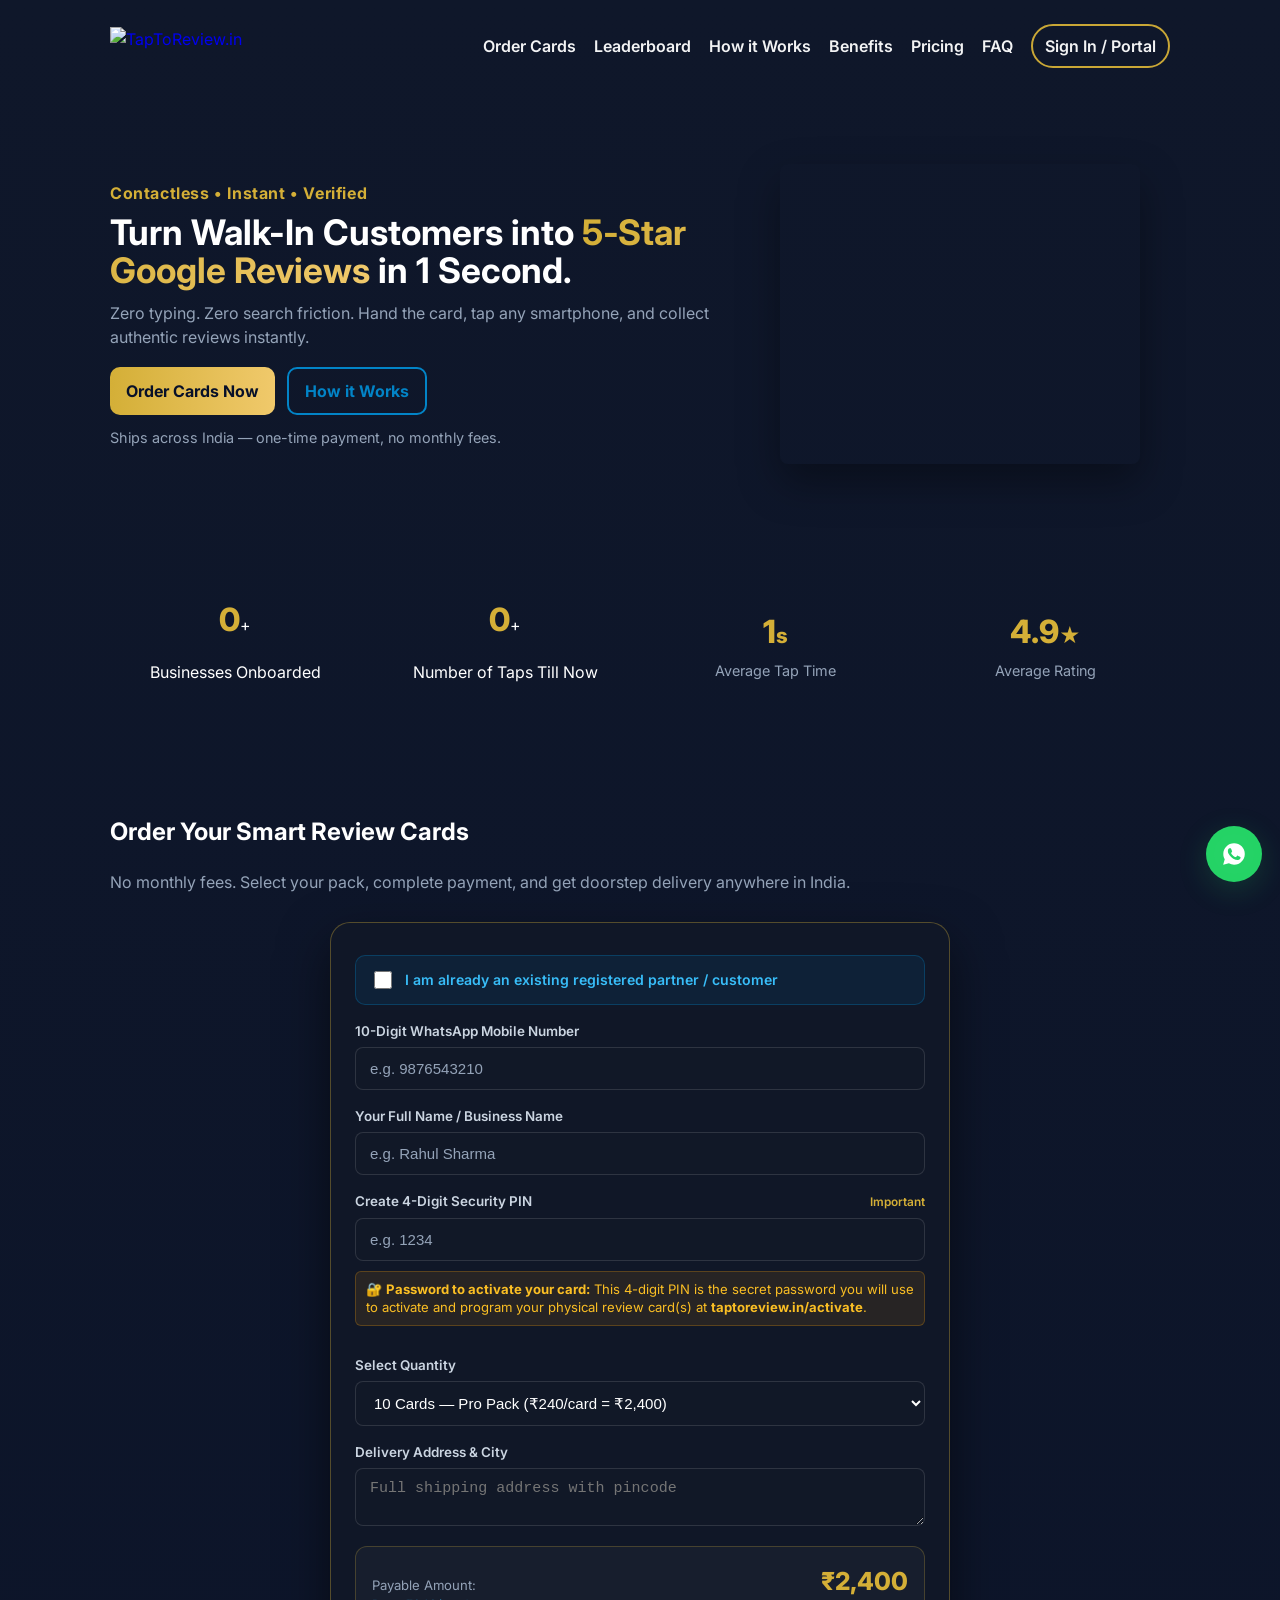
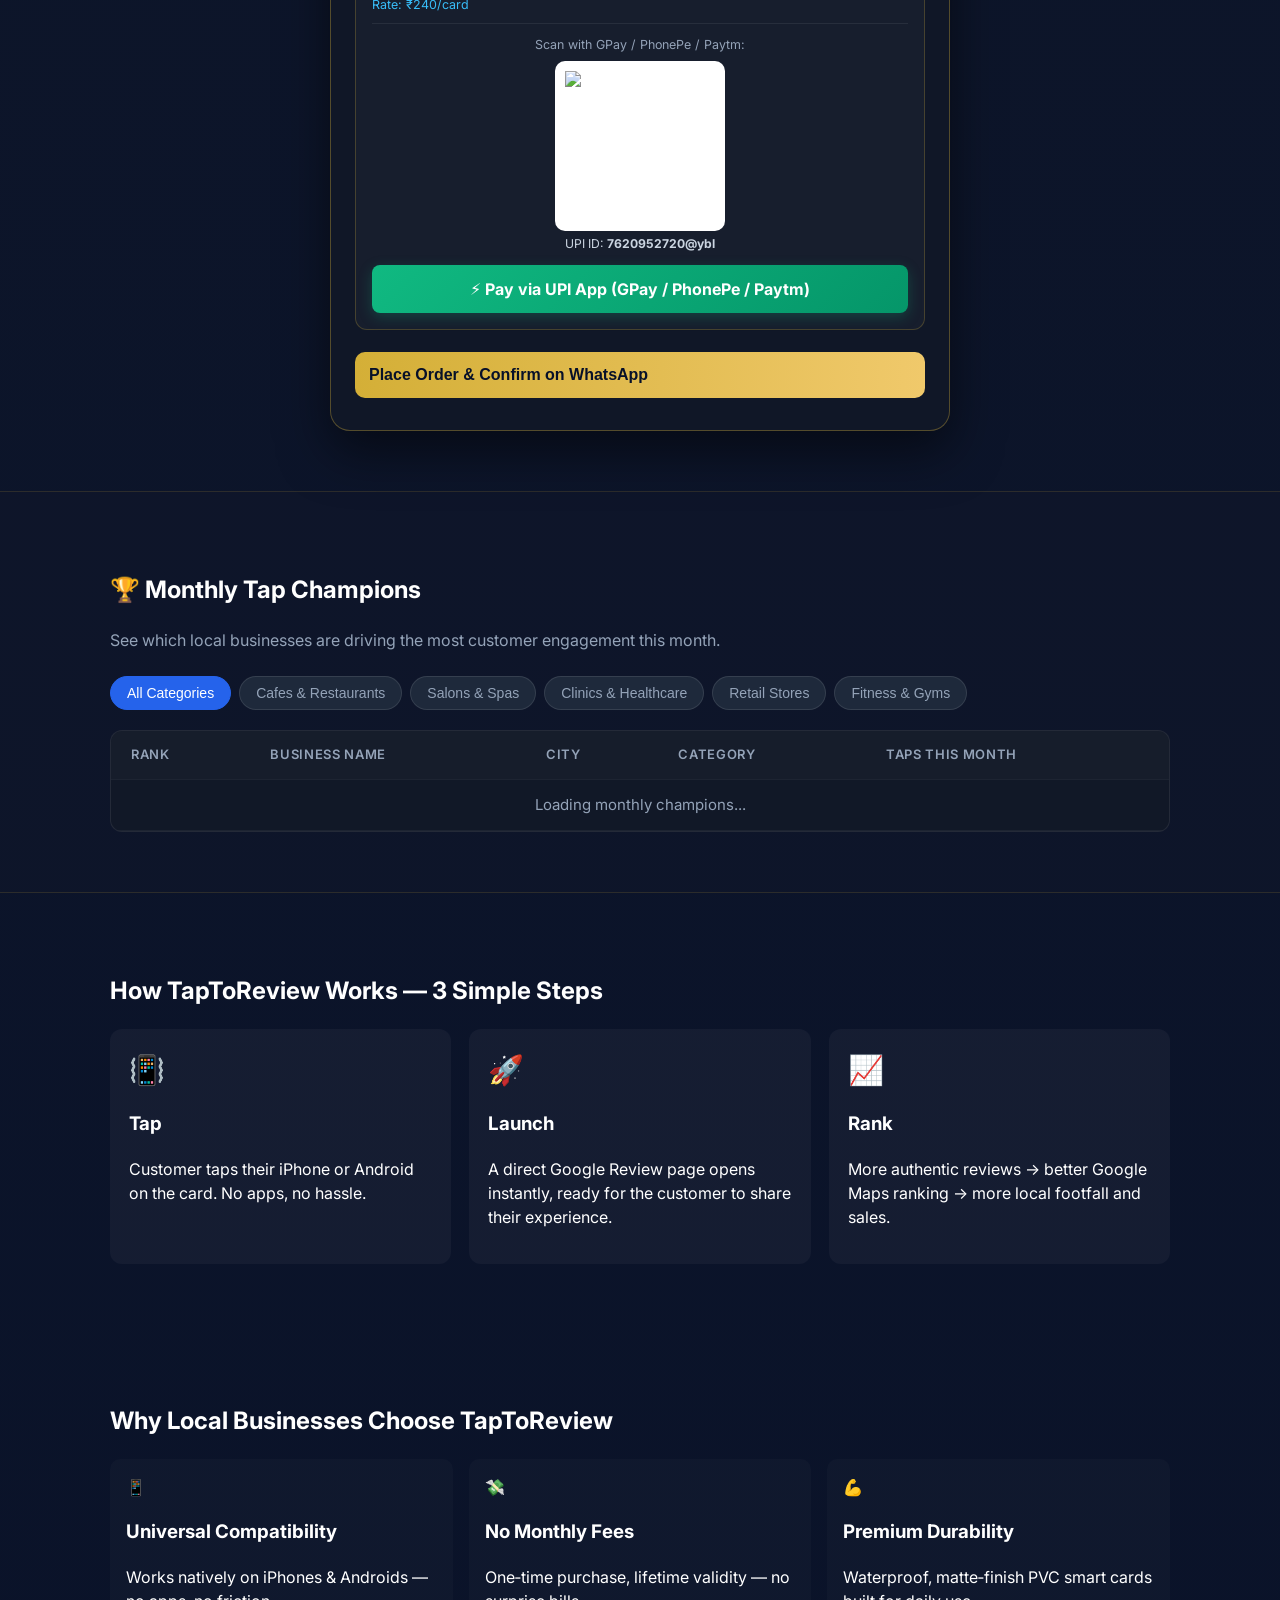
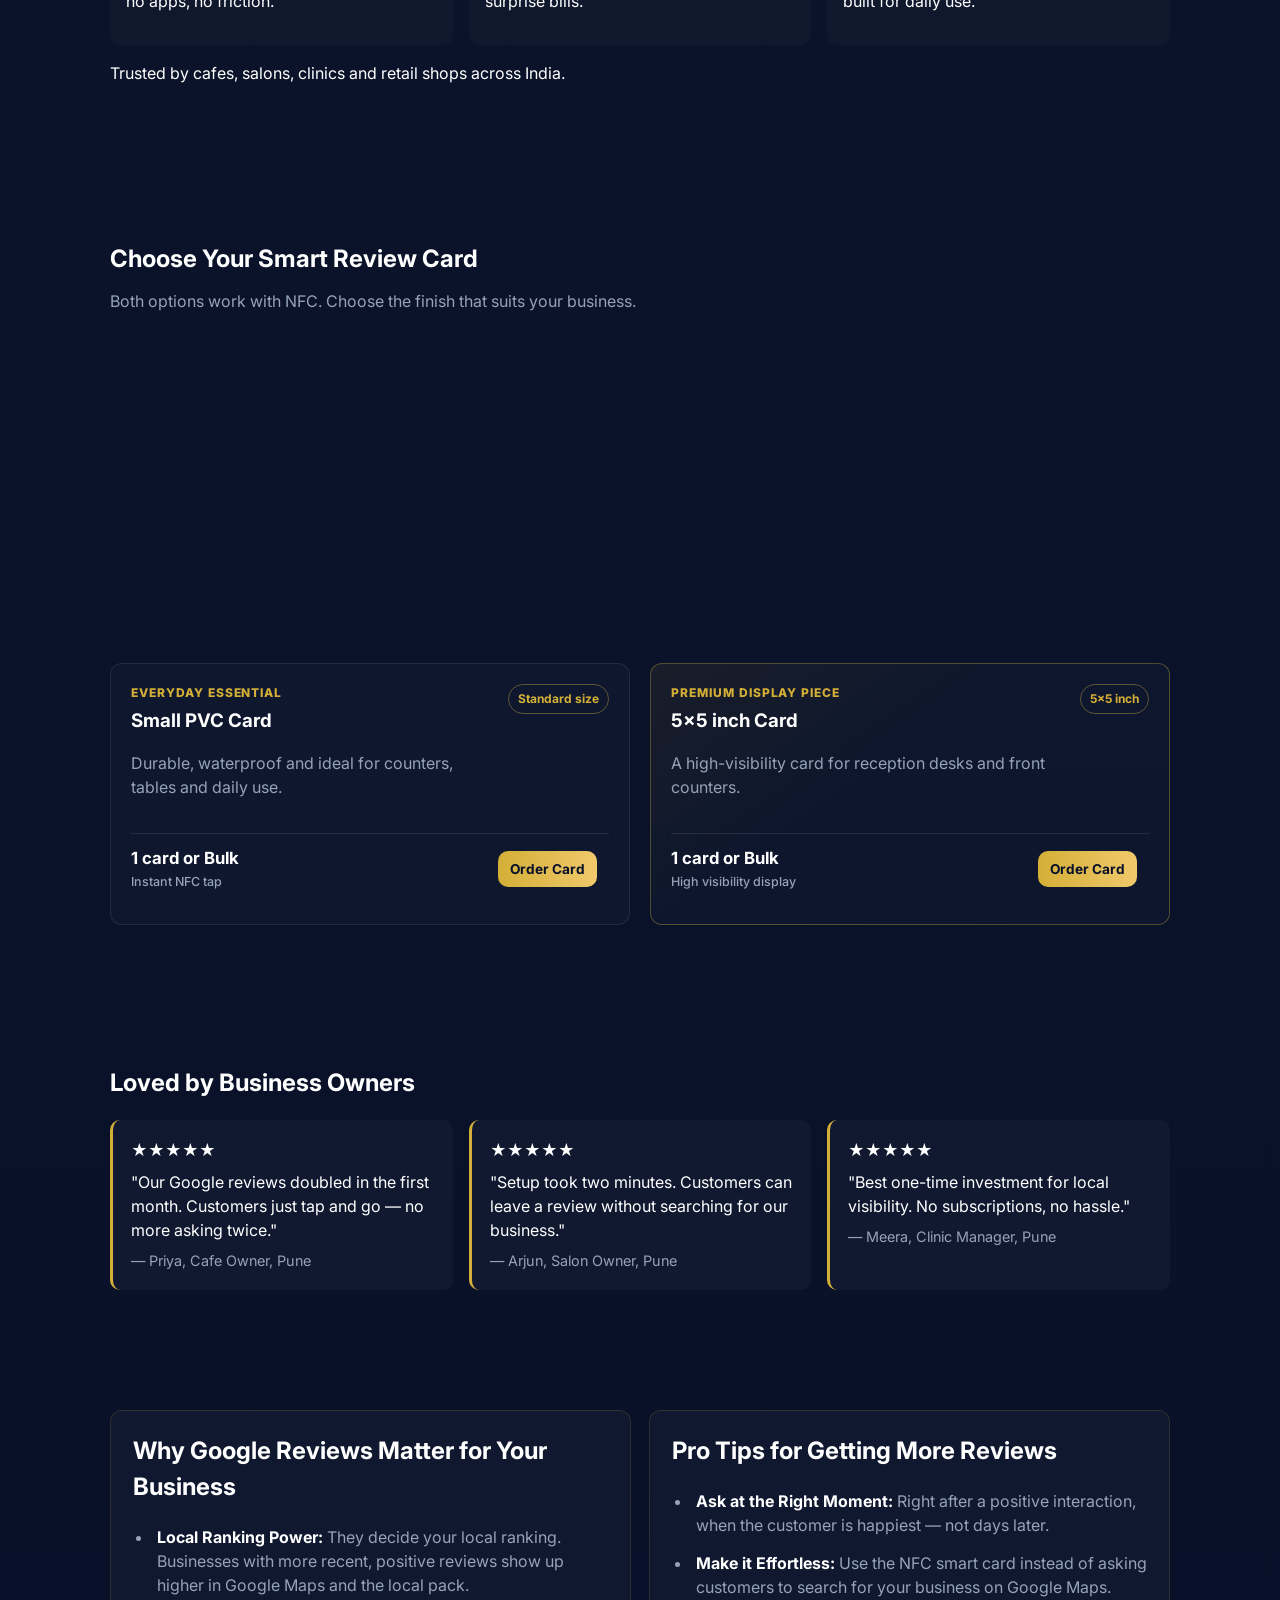
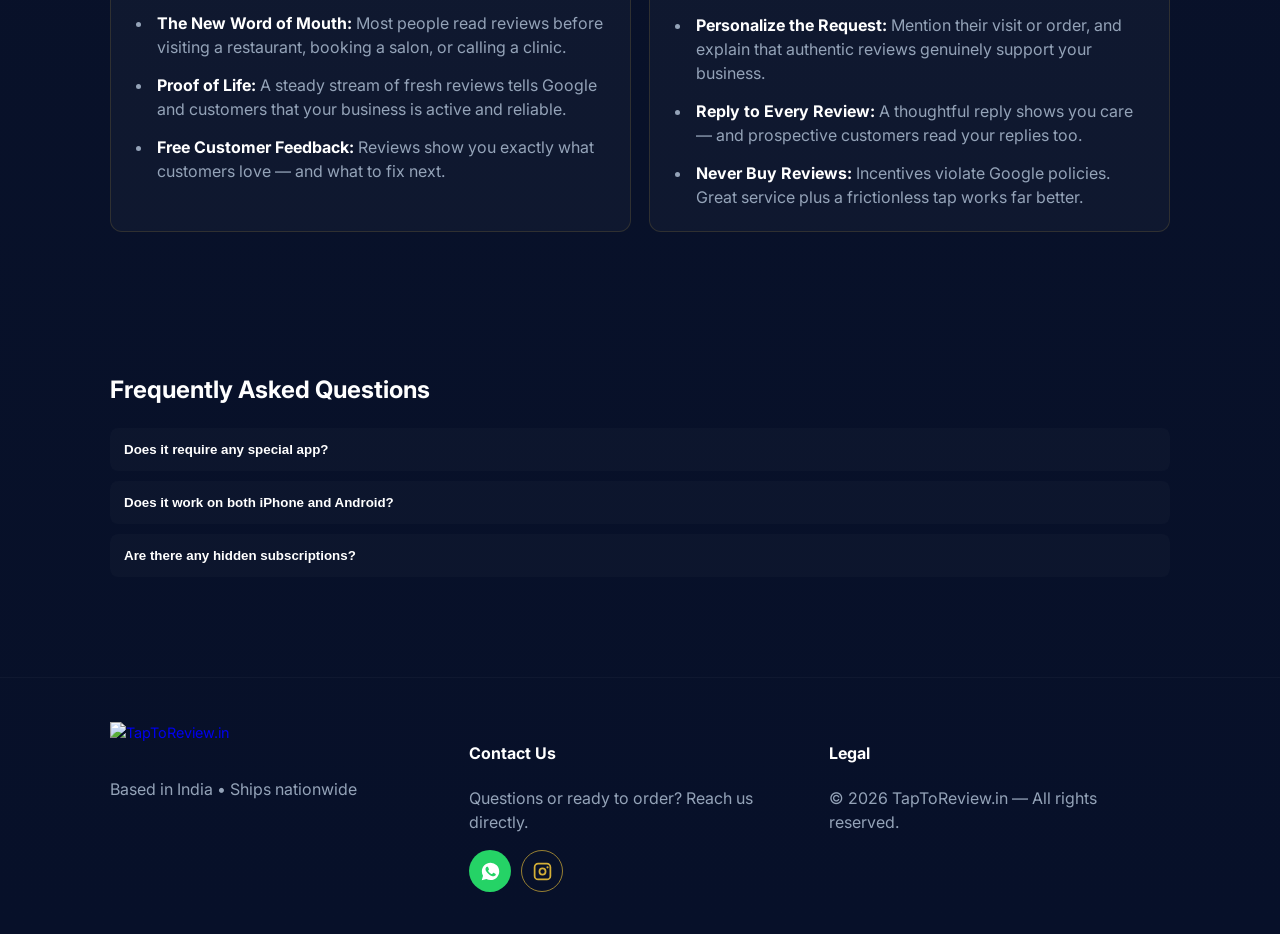
==== commit 27806a6d: "Revise navigation and order button texts Updated text for navigation and order sections to improve c" ====
--- a/index.html
+++ b/index.html
@@ -36,12 +36,13 @@
         </button>
 
         <ul class="nav-list" id="nav-list">
+          <li><a href="#order">Order Cards</a></li>
           <li><a href="#leaderboard">Leaderboard</a></li>
           <li><a href="#how-it-works">How it Works</a></li>
           <li><a href="#benefits">Benefits</a></li>
           <li><a href="#pricing">Pricing</a></li>
           <li><a href="#faq">FAQ</a></li>
-          <li><a class="btn btn-cta" id="contact-cta" href="/reseller">Sign In / Register</a></li>
+          <li><a class="btn btn-cta" id="contact-cta" href="/reseller">Sign In / Portal</a></li>
         </ul>
       </nav>
     </div>
@@ -57,7 +58,7 @@
           <p class="hero-lead">Zero typing. Zero search friction. Hand the card, tap any smartphone, and collect authentic reviews instantly.</p>
           
           <div class="hero-ctas">
-            <a class="btn btn-primary" id="hero-order" href="#order">Get Started Now</a>
+            <a class="btn btn-primary" id="hero-order" href="#order">Order Cards Now</a>
             <a class="btn btn-outline" href="#how-it-works">How it Works</a>
           </div>
 
@@ -101,42 +102,99 @@
       </div>
     </section>
 
-    <!-- GET STARTED / PORTAL SECTION (MOVED TO TOP) -->
+    <!-- DIRECT ORDER CARD SECTION WITH RESELLER VALIDATION -->
     <section id="order" class="section order" style="padding-top: 10px;">
       <div class="container">
-        <h2 class="reveal">Get Started with TapToReview</h2>
-        <p class="muted reveal">Register your business, order NFC smart cards, and manage your review destinations in one place.</p>
-
-        <div class="card reveal" style="max-width: 640px; margin: 28px auto 0; background: rgba(17, 24, 39, 0.85); border: 1px solid rgba(212, 175, 55, 0.3); border-radius: 20px; padding: 36px 24px; text-align: center; box-shadow: 0 20px 50px rgba(0, 0, 0, 0.5);">
+        <h2 class="reveal">Order Your Smart Review Cards</h2>
+        <p class="muted reveal">No monthly fees. Select your pack, complete payment, and get doorstep delivery anywhere in India.</p>
+
+        <div class="card reveal" style="max-width: 620px; margin: 28px auto 0; background: rgba(17, 24, 39, 0.9); border: 1px solid rgba(212, 175, 55, 0.35); border-radius: 20px; padding: 32px 24px; box-shadow: 0 20px 50px rgba(0, 0, 0, 0.5);">
           
-          <div style="display: inline-flex; align-items: center; justify-content: center; width: 64px; height: 64px; background: rgba(212, 175, 55, 0.15); border-radius: 50%; margin-bottom: 18px;">
-            <svg width="32" height="32" fill="none" viewBox="0 0 24 24" stroke="#d4af37">
-              <path stroke-linecap="round" stroke-linejoin="round" stroke-width="2" d="M12 15v2m-6 4h12a2 2 0 002-2v-6a2 2 0 00-2-2H6a2 2 0 00-2 2v6a2 2 0 002 2zm10-10V7a4 4 0 00-8 0v4h8z" />
-            </svg>
-          </div>
-
-          <h3 style="font-size: 1.45rem; font-weight: 800; color: #ffffff; margin-bottom: 10px;">
-            Customer & Partner Portal
-          </h3>
-
-          <p style="font-size: 0.95rem; color: #94a3b8; max-width: 480px; margin: 0 auto 26px; line-height: 1.6;">
-            Sign up in 30 seconds with your mobile number and a 4-digit PIN to place smart card orders, make UPI payments, and manage your review cards anytime.
-          </p>
-
-          <div style="display: flex; flex-direction: column; gap: 12px; max-width: 380px; margin: 0 auto;">
-            <a class="btn btn-primary" href="/reseller" style="font-size: 1.05rem; padding: 15px 24px; text-decoration: none;">
-              🚀 Sign In / Register Account
-            </a>
-            <a class="btn btn-outline" href="https://wa.me/917620952720?text=Hi%20TapToReview,%20I%20have%20a%20question%20before%20ordering" target="_blank" rel="noopener" style="text-decoration: none;">
-              💬 Chat with us on WhatsApp
-            </a>
-          </div>
-
-          <div style="display: grid; grid-template-columns: repeat(3, 1fr); gap: 16px; margin-top: 32px; padding-top: 24px; border-top: 1px solid rgba(255, 255, 255, 0.08); font-size: 0.82rem; color: #cbd5e1;">
-            <div>⚡ <strong>Instant Setup</strong><br><span style="color: #64748b;">4-Digit PIN login</span></div>
-            <div>💳 <strong>Easy Payments</strong><br><span style="color: #64748b;">Instant UPI & QR</span></div>
-            <div>🚚 <strong>Pan-India</strong><br><span style="color: #64748b;">Doorstep delivery</span></div>
-          </div>
+          <form id="homeOrderForm" style="display: grid; gap: 16px; text-align: left;">
+            
+            <!-- Reseller / Existing User Checkbox -->
+            <div style="background: rgba(2, 132, 199, 0.1); border: 1px solid rgba(2, 132, 199, 0.3); border-radius: 10px; padding: 12px 14px; display: flex; align-items: center; gap: 10px;">
+              <input type="checkbox" id="isResellerCheck" style="width: 18px; height: 18px; accent-color: #d4af37; cursor: pointer;">
+              <label for="isResellerCheck" style="font-size: 0.88rem; font-weight: 600; color: #38bdf8; cursor: pointer; margin: 0;">
+                I am already an existing registered partner / customer
+              </label>
+            </div>
+
+            <!-- 10-Digit Mobile Input -->
+            <div style="display: flex; flex-direction: column; gap: 6px;">
+              <label style="font-size: 0.84rem; font-weight: 600; color: #cbd5e1;">10-Digit WhatsApp Mobile Number</label>
+              <input type="tel" id="orderCustPhone" placeholder="e.g. 9876543210" maxlength="10" required style="width: 100%; background: #111827; border: 1px solid rgba(255, 255, 255, 0.12); border-radius: 8px; padding: 12px 14px; color: #fff; font-size: 0.94rem; outline: none;">
+              <!-- Live Database Verification Message -->
+              <div id="phoneFeedback" style="font-size: 0.82rem; font-weight: 600; display: none; margin-top: 2px;"></div>
+            </div>
+
+            <!-- Customer Name (Hidden if verified reseller) -->
+            <div id="groupName" style="display: flex; flex-direction: column; gap: 6px;">
+              <label style="font-size: 0.84rem; font-weight: 600; color: #cbd5e1;">Your Full Name / Business Name</label>
+              <input type="text" id="orderCustName" placeholder="e.g. Rahul Sharma" required style="width: 100%; background: #111827; border: 1px solid rgba(255, 255, 255, 0.12); border-radius: 8px; padding: 12px 14px; color: #fff; font-size: 0.94rem; outline: none;">
+            </div>
+
+            <!-- 4-Digit Security PIN (Hidden if verified reseller) -->
+            <div id="groupPin" style="display: flex; flex-direction: column; gap: 6px;">
+              <div style="display: flex; justify-content: space-between; align-items: baseline;">
+                <label style="font-size: 0.84rem; font-weight: 600; color: #cbd5e1;">Create 4-Digit Security PIN</label>
+                <span style="font-size: 0.74rem; color: #d4af37; font-weight: 600;">Important</span>
+              </div>
+              <input type="password" id="orderCustPin" placeholder="e.g. 1234" maxlength="4" inputmode="numeric" required style="width: 100%; background: #111827; border: 1px solid rgba(255, 255, 255, 0.12); border-radius: 8px; padding: 12px 14px; color: #fff; font-size: 0.94rem; outline: none;">
+              <p style="font-size: 0.82rem; color: #fbbf24; background: rgba(245, 158, 11, 0.1); border: 1px solid rgba(245, 158, 11, 0.25); border-radius: 6px; padding: 8px 10px; margin-top: 4px; line-height: 1.4;">
+                🔐 <strong>Password to activate your card:</strong> This 4-digit PIN is the secret password you will use to activate and program your physical review card(s) at <strong>taptoreview.in/activate</strong>.
+              </p>
+            </div>
+
+            <!-- Quantity Pack Selector -->
+            <div style="display: flex; flex-direction: column; gap: 6px;">
+              <label style="font-size: 0.84rem; font-weight: 600; color: #cbd5e1;">Select Quantity</label>
+              <select id="orderPackSelect" required style="width: 100%; background: #111827; border: 1px solid rgba(255, 255, 255, 0.12); border-radius: 8px; padding: 12px 14px; color: #fff; font-size: 0.94rem; outline: none;">
+                <option value="1">1 Card — Single (₹350/card = ₹350)</option>
+                <option value="5">5 Cards — Starter Pack (₹270/card = ₹1,350)</option>
+                <option value="10" selected>10 Cards — Pro Pack (₹240/card = ₹2,400)</option>
+                <option value="20">20 Cards — Growth Pack (₹220/card = ₹4,400)</option>
+                <option value="50">50 Cards — Agency Pack (₹190/card = ₹9,500)</option>
+              </select>
+            </div>
+
+            <!-- Delivery Address -->
+            <div style="display: flex; flex-direction: column; gap: 6px;">
+              <label style="font-size: 0.84rem; font-weight: 600; color: #cbd5e1;">Delivery Address & City</label>
+              <textarea id="orderAddress" rows="2" placeholder="Full shipping address with pincode" required style="width: 100%; background: #111827; border: 1px solid rgba(255, 255, 255, 0.12); border-radius: 8px; padding: 10px 14px; color: #fff; font-size: 0.94rem; outline: none;"></textarea>
+            </div>
+
+            <!-- Payment Breakdown & Dynamic UPI QR -->
+            <div style="background: rgba(255, 255, 255, 0.03); border: 1px solid rgba(212, 175, 55, 0.25); border-radius: 12px; padding: 16px; margin-top: 4px;">
+              <div style="display: flex; justify-content: space-between; align-items: baseline; margin-bottom: 12px; padding-bottom: 8px; border-bottom: 1px solid rgba(255, 255, 255, 0.07);">
+                <div>
+                  <span style="font-size: 0.82rem; color: #94a3b8;">Payable Amount:</span>
+                  <div id="homeOrderRateNote" style="font-size: 0.78rem; color: #38bdf8;">Rate: ₹240/card</div>
+                </div>
+                <div id="homeOrderAmount" style="font-size: 1.55rem; font-weight: 800; color: #d4af37;">₹2,400</div>
+              </div>
+
+              <!-- UPI QR Display -->
+              <div style="text-align: center; margin-bottom: 12px;">
+                <p style="font-size: 0.78rem; color: #94a3b8; margin-bottom: 6px;">Scan with GPay / PhonePe / Paytm:</p>
+                <div style="background: #fff; padding: 10px; border-radius: 10px; display: inline-block;">
+                  <img id="homeUpiQr" style="width: 150px; height: 150px; display: block;" alt="UPI QR Code" src="">
+                </div>
+                <div style="font-size: 0.76rem; color: #cbd5e1; margin-top: 4px;">UPI ID: <strong>7620952720@ybl</strong></div>
+              </div>
+
+              <a id="btnHomeUpiPay" href="#" class="btn" style="width: 100%; background: linear-gradient(135deg, #10b981 0%, #059669 100%); color: #fff; font-weight: 700; padding: 12px; border-radius: 8px; text-decoration: none; display: flex; justify-content: center; align-items: center; gap: 6px; box-shadow: 0 4px 14px rgba(16, 185, 129, 0.25);">
+                ⚡ Pay via UPI App (GPay / PhonePe / Paytm)
+              </a>
+            </div>
+
+            <button type="submit" id="btnSubmitHomeOrder" class="btn btn-primary" style="width: 100%; padding: 14px; font-size: 1rem; margin-top: 6px;">
+              Place Order & Confirm on WhatsApp
+            </button>
+
+            <div id="homeOrderToast" style="display: none; padding: 10px; border-radius: 8px; font-size: 0.88rem; text-align: center; margin-top: 6px;"></div>
+
+          </form>
 
         </div>
       </div>
@@ -262,7 +320,7 @@
               <div class="price-list">
                 <div class="price-row">
                   <span><strong>1 card or Bulk</strong><small>Instant NFC tap</small></span>
-                  <a class="btn btn-primary" href="/reseller">Order Card</a>
+                  <a class="btn btn-primary" href="#order">Order Card</a>
                 </div>
               </div>
             </div>
@@ -281,7 +339,7 @@
               <div class="price-list">
                 <div class="price-row">
                   <span><strong>1 card or Bulk</strong><small>High visibility display</small></span>
-                  <a class="btn btn-primary" href="/reseller">Order Card</a>
+                  <a class="btn btn-primary" href="#order">Order Card</a>
                 </div>
               </div>
             </div>
@@ -402,7 +460,7 @@
           <a class="footer-contact-link whatsapp-link" href="https://wa.me/917620952720?text=Hi%20TapToReview" target="_blank" rel="noopener" aria-label="Chat with TapToReview on WhatsApp" title="Chat on WhatsApp">
             <svg viewBox="0 0 24 24" aria-hidden="true"><path d="M12.04 2C6.58 2 2.13 6.45 2.13 11.91c0 1.75.46 3.45 1.33 4.95L2 22l5.28-1.39a9.9 9.9 0 0 0 4.76 1.21h.01c5.46 0 9.91-4.45 9.91-9.91 0-2.65-1.03-5.14-2.9-7.01A9.82 9.82 0 0 0 12.04 2Zm5.8 14.07c-.24.68-1.4 1.32-1.94 1.4-.5.08-1.12.11-1.8-.11-.42-.13-.96-.31-1.65-.6-2.9-1.25-4.8-4.17-4.94-4.36-.14-.19-1.18-1.57-1.18-3 0-1.42.75-2.12 1.02-2.41.26-.29.57-.36.76-.36.19 0 .38 0 .55.01.18.01.41-.07.64.49.24.58.81 2 .88 2.15.07.15.12.32.02.51-.1.19-.15.31-.29.48-.15.17-.31.38-.44.51-.15.15-.3.31-.13.6.17.29.76 1.25 1.63 2.02 1.12 1 2.06 1.31 2.35 1.46.29.15.46.13.63-.05.17-.19.72-.84.91-1.13.19-.29.38-.24.64-.14.26.1 1.66.78 1.94.92.29.15.48.22.55.34.07.13.07.72-.17 1.4Z"/></svg>
           </a>
-          <a class="footer-contact-link instagram-link" href="url?id=9" target="_blank" rel="noopener" aria-label="Follow TapToReview on Instagram" title="Follow on Instagram">
+          <a class="footer-contact-link instagram-link" href="https://www.instagram.com/taptoreview.in/" target="_blank" rel="noopener" aria-label="Follow TapToReview on Instagram" title="Follow on Instagram">
             <svg viewBox="0 0 24 24" aria-hidden="true"><path d="M7 2h10a5 5 0 0 1 5 5v10a5 5 0 0 1-5 5H7a5 5 0 0 1-5-5V7a5 5 0 0 1 5-5Zm0 2a3 3 0 0 0-3 3v10a3 3 0 0 0 3 3h10a3 3 0 0 0 3-3V7a3 3 0 0 0-3-3H7Zm5 3.5A4.5 4.5 0 1 1 7.5 12 4.5 4.5 0 0 1 12 7.5Zm0 2A2.5 2.5 0 1 0 14.5 12 2.5 2.5 0 0 0 12 9.5ZM17.75 6a1.25 1.25 0 1 1-1.25 1.25A1.25 1.25 0 0 1 17.75 6Z"/></svg>
           </a>
         </div>
@@ -422,5 +480,190 @@
 
   <script src="https://cdn.jsdelivr.net/npm/@supabase/supabase-js@2"></script>
   <script src="js/app.js" defer></script>
+
+  <!-- DIRECT ORDER PROCESSING SCRIPT WITH DATABASE PHONE VALIDATION -->
+  <script>
+    (function() {
+      const ADMIN_UPI_ID = '7620952720@ybl';
+      const ADMIN_PHONE = '917620952720';
+
+      const PRICING = {
+        1:  { total: 350,  rate: 350 },
+        5:  { total: 1350, rate: 270 },
+        10: { total: 2400, rate: 240 },
+        20: { total: 4400, rate: 220 },
+        50: { total: 9500, rate: 190 }
+      };
+
+      const supabaseUrl = 'https://zavspmqjmrinfxenbosz.supabase.co';
+      const supabaseKey = 'eyJhbGciOiJIUzI1NiIsInR5cCI6IkpXVCJ9.eyJpc3MiOiJzdXBhYmFzZSIsInJlZiI6InphdnNwbXFqbXJpbmZ4ZW5ib3N6Iiwicm9sZSI6ImFub24iLCJpYXQiOjE3ODg0NTkzOTksImV4cCI6MjEwNDAzNTM5OX0.7K-EFRRgLmLOh8BltHDH0qh61TDLbLlzCjJ5jBMXCc8';
+      const localSupabase = window.supabase.createClient(supabaseUrl, supabaseKey);
+
+      const isResellerCheck = document.getElementById('isResellerCheck');
+      const groupName = document.getElementById('groupName');
+      const groupPin = document.getElementById('groupPin');
+      const custName = document.getElementById('orderCustName');
+      const custPin = document.getElementById('orderCustPin');
+      const custPhone = document.getElementById('orderCustPhone');
+      const phoneFeedback = document.getElementById('phoneFeedback');
+      const packSelect = document.getElementById('orderPackSelect');
+      const amountEl = document.getElementById('homeOrderAmount');
+      const rateNoteEl = document.getElementById('homeOrderRateNote');
+      const qrEl = document.getElementById('homeUpiQr');
+      const payLinkEl = document.getElementById('btnHomeUpiPay');
+      const form = document.getElementById('homeOrderForm');
+      const submitBtn = document.getElementById('btnSubmitHomeOrder');
+      const toast = document.getElementById('homeOrderToast');
+
+      let isPartnerVerified = false;
+      let verifiedPartnerName = '';
+
+      function updatePricing() {
+        const qty = parseInt(packSelect.value, 10);
+        const tier = PRICING[qty] || { total: qty * 240, rate: 240 };
+        amountEl.textContent = `₹${tier.total.toLocaleString('en-IN')}`;
+        rateNoteEl.textContent = `Rate: ₹${tier.rate}/card`;
+
+        const nameVal = verifiedPartnerName || custName.value.trim() || 'Customer';
+        const note = encodeURIComponent(`TapToReview ${qty} Cards - ${nameVal}`);
+        const upiUri = `upi://pay?pa=${ADMIN_UPI_ID}&pn=TapToReview&am=${tier.total}&cu=INR&tn=${note}`;
+        payLinkEl.href = upiUri;
+        qrEl.src = `https://api.qrserver.com/v1/create-qr-code/?size=180x180&margin=2&data=${encodeURIComponent(upiUri)}`;
+      }
+
+      async function validatePartnerPhone() {
+        const rawDigits = custPhone.value.replace(/\D/g, '');
+        if (rawDigits.length < 10) {
+          phoneFeedback.style.display = 'block';
+          phoneFeedback.style.color = '#94a3b8';
+          phoneFeedback.textContent = 'Enter your 10-digit registered number...';
+          isPartnerVerified = false;
+          submitBtn.disabled = true;
+          return;
+        }
+
+        const cleanPhone = rawDigits.slice(-10);
+        phoneFeedback.style.display = 'block';
+        phoneFeedback.style.color = '#38bdf8';
+        phoneFeedback.textContent = 'Checking partner records...';
+
+        const { data, error } = await localSupabase.rpc('check_reseller_phone', {
+          p_phone: cleanPhone
+        });
+
+        if (error || !data?.exists) {
+          isPartnerVerified = false;
+          verifiedPartnerName = '';
+          phoneFeedback.style.color = '#f87171';
+          phoneFeedback.textContent = '✕ Number not found in partner records. Please check the number or uncheck the box above to register as a new customer.';
+          submitBtn.disabled = true;
+        } else {
+          isPartnerVerified = true;
+          verifiedPartnerName = data.name;
+          phoneFeedback.style.color = '#4ade80';
+          phoneFeedback.textContent = `✓ Partner Verified: Welcome back, ${data.name}!`;
+          submitBtn.disabled = false;
+          updatePricing();
+        }
+      }
+
+      custPhone.addEventListener('input', () => {
+        if (isResellerCheck.checked) {
+          validatePartnerPhone();
+        } else {
+          phoneFeedback.style.display = 'none';
+          submitBtn.disabled = false;
+        }
+      });
+
+      isResellerCheck.addEventListener('change', () => {
+        if (isResellerCheck.checked) {
+          groupPin.style.display = 'none';
+          custPin.removeAttribute('required');
+          custPin.value = '';
+          groupName.style.display = 'none';
+          custName.removeAttribute('required');
+          validatePartnerPhone();
+        } else {
+          groupPin.style.display = 'flex';
+          custPin.setAttribute('required', 'true');
+          groupName.style.display = 'flex';
+          custName.setAttribute('required', 'true');
+          phoneFeedback.style.display = 'none';
+          submitBtn.disabled = false;
+          isPartnerVerified = false;
+          verifiedPartnerName = '';
+          updatePricing();
+        }
+      });
+
+      packSelect.addEventListener('change', updatePricing);
+      custName.addEventListener('input', updatePricing);
+      updatePricing();
+
+      // Submit Direct Order
+      form.addEventListener('submit', async (e) => {
+        e.preventDefault();
+        const isExisting = isResellerCheck.checked;
+        const name = isExisting ? verifiedPartnerName : custName.value.trim();
+        const phone = custPhone.value.trim().replace(/\D/g, '');
+        const pin = custPin.value.trim();
+        const qty = parseInt(packSelect.value, 10);
+        const address = document.getElementById('orderAddress').value.trim();
+        const tier = PRICING[qty];
+
+        if (phone.length < 10) {
+          showMsg('Please enter a valid 10-digit mobile number.', true);
+          return;
+        }
+
+        if (isExisting && !isPartnerVerified) {
+          showMsg('Please enter a registered partner mobile number before ordering.', true);
+          return;
+        }
+
+        if (!isExisting && (pin.length !== 4 || !/^\d{4}$/.test(pin))) {
+          showMsg('PIN must be exactly 4 digits.', true);
+          return;
+        }
+
+        submitBtn.disabled = true;
+        submitBtn.textContent = 'Processing order...';
+        showMsg('Placing your order...');
+
+        const { data, error } = await localSupabase.rpc('place_direct_order', {
+          p_is_existing: isExisting,
+          p_name: name,
+          p_phone: phone,
+          p_pin: pin,
+          p_quantity: qty,
+          p_notes: address,
+          p_total_amount: tier.total
+        });
+
+        submitBtn.disabled = false;
+        submitBtn.textContent = 'Place Order & Confirm on WhatsApp';
+
+        if (error || !data?.success) {
+          showMsg(data?.message || error?.message || 'Failed to place order.', true);
+          return;
+        }
+
+        showMsg('Order received! Opening WhatsApp to confirm payment...');
+
+        const partnerName = data.reseller_name || name || 'Customer';
+        const waMsg = `Hi TapToReview,\nI just placed an order!\n\nName: ${partnerName}\nPhone: ${phone}\nQuantity: ${qty} Cards\nTotal Amount: ₹${tier.total}\nAddress: ${address}\n\nPayment completed via UPI. Please confirm shipment.`;
+        window.open(`https://wa.me/${ADMIN_PHONE}?text=${encodeURIComponent(waMsg)}`, '_blank', 'noopener');
+      });
+
+      function showMsg(msg, isErr = false) {
+        toast.textContent = msg;
+        toast.style.display = 'block';
+        toast.style.border = isErr ? '1px solid rgba(239, 68, 68, 0.4)' : '1px solid rgba(34, 197, 94, 0.4)';
+        toast.style.background = isErr ? 'rgba(239, 68, 68, 0.15)' : 'rgba(34, 197, 94, 0.15)';
+        toast.style.color = isErr ? '#fca5a5' : '#86efac';
+      }
+    })();
+  </script>
 </body>
 </html>
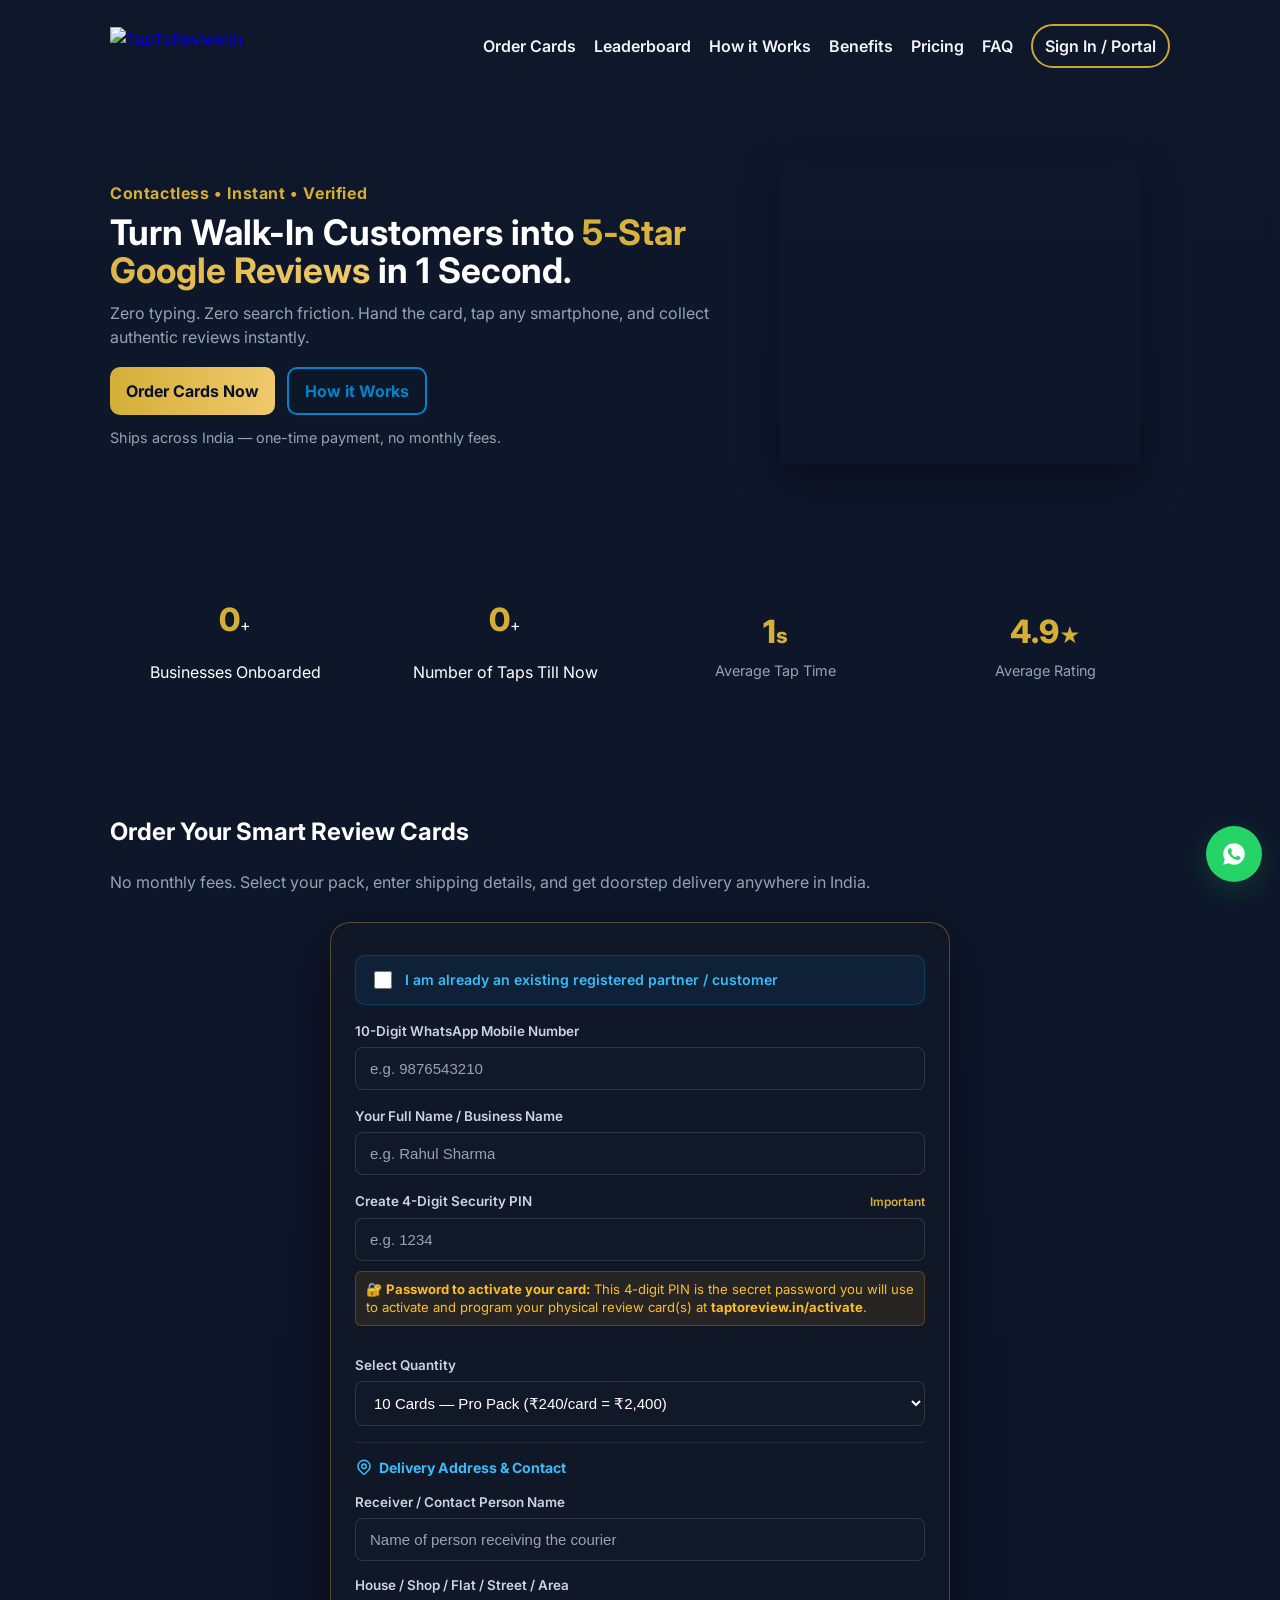
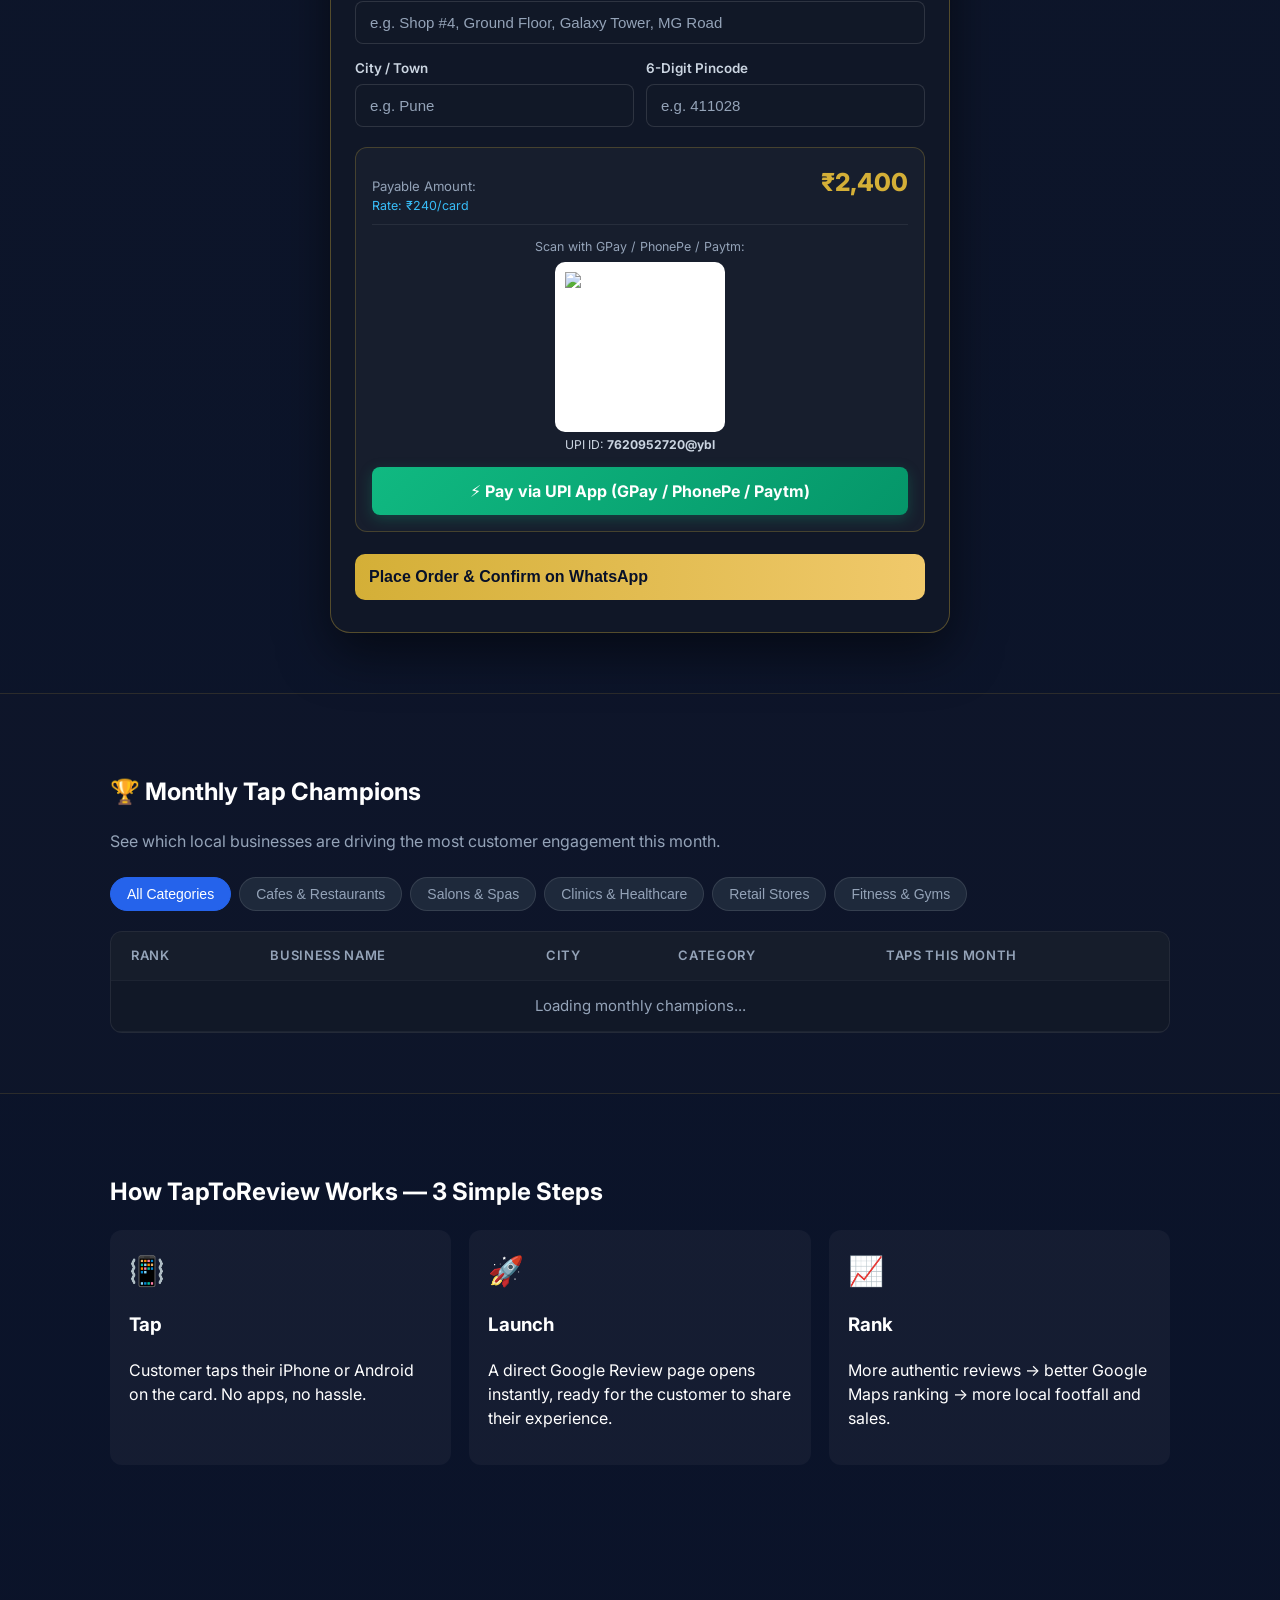
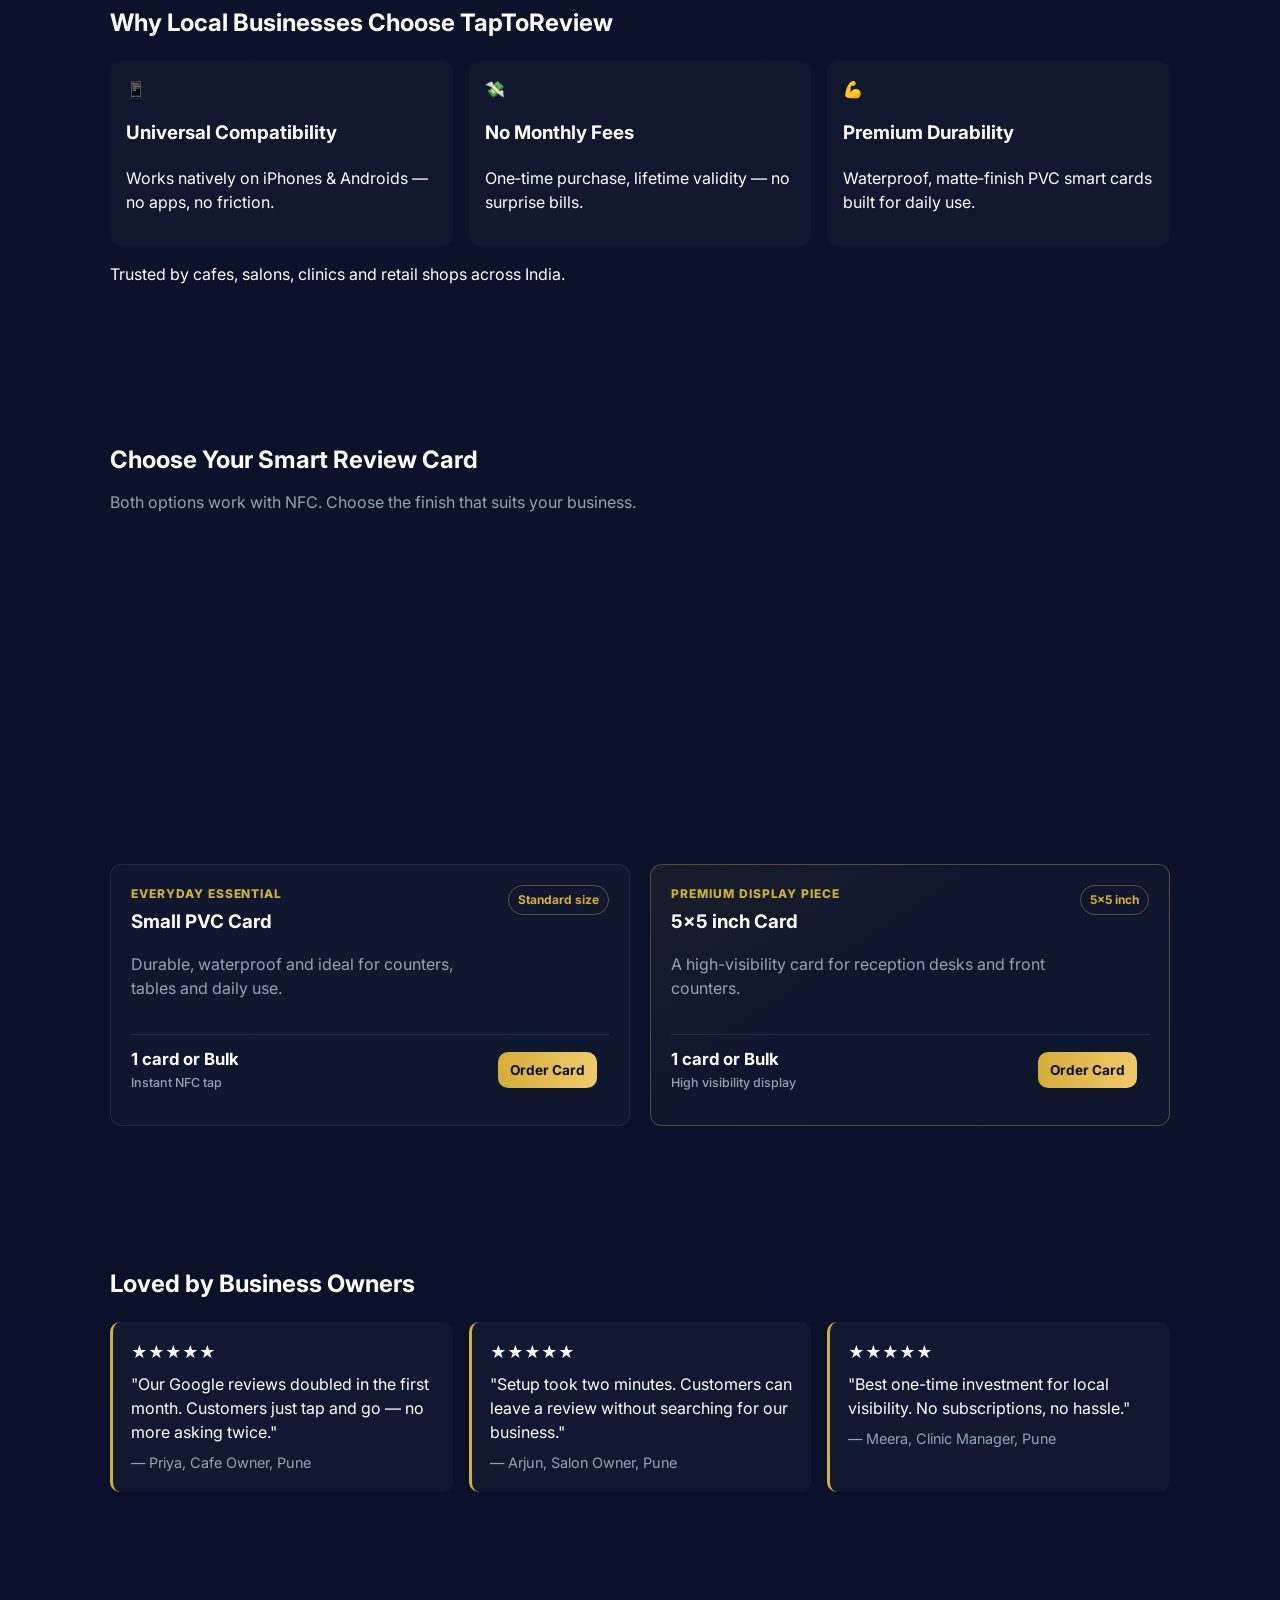
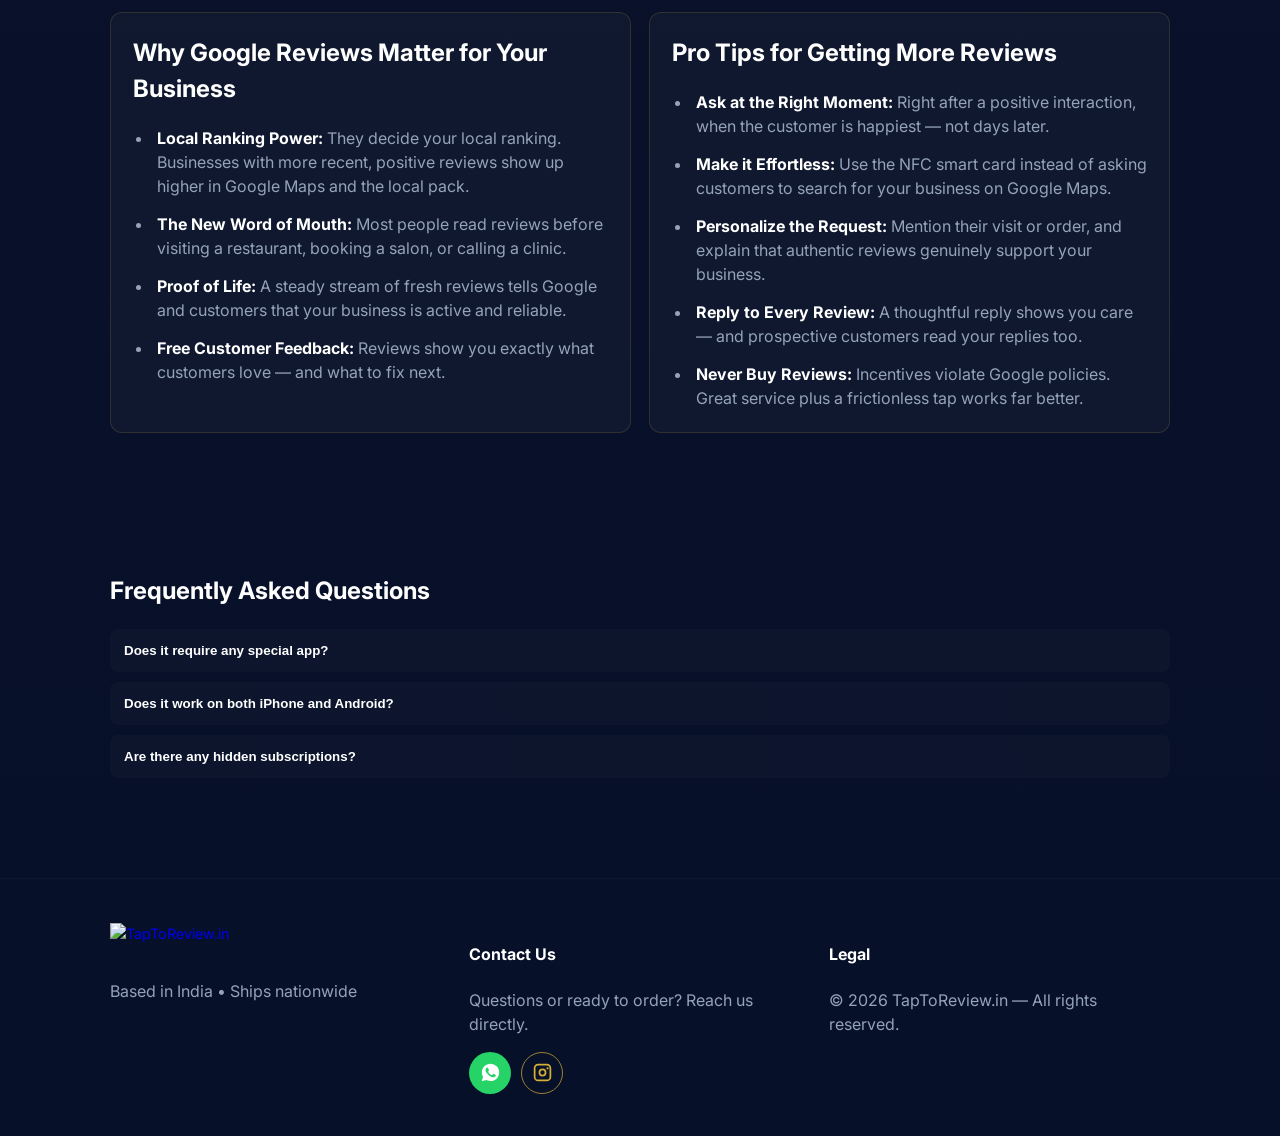
==== commit 0a5caf70: "Refactor order form for structured shipping validation Updated the order form to include structured " ====
--- a/index.html
+++ b/index.html
@@ -102,11 +102,11 @@
       </div>
     </section>
 
-    <!-- DIRECT ORDER CARD SECTION WITH RESELLER VALIDATION -->
+    <!-- DIRECT ORDER CARD SECTION WITH STRUCTURED SHIPPING & PHONE VALIDATION -->
     <section id="order" class="section order" style="padding-top: 10px;">
       <div class="container">
         <h2 class="reveal">Order Your Smart Review Cards</h2>
-        <p class="muted reveal">No monthly fees. Select your pack, complete payment, and get doorstep delivery anywhere in India.</p>
+        <p class="muted reveal">No monthly fees. Select your pack, enter shipping details, and get doorstep delivery anywhere in India.</p>
 
         <div class="card reveal" style="max-width: 620px; margin: 28px auto 0; background: rgba(17, 24, 39, 0.9); border: 1px solid rgba(212, 175, 55, 0.35); border-radius: 20px; padding: 32px 24px; box-shadow: 0 20px 50px rgba(0, 0, 0, 0.5);">
           
@@ -158,10 +158,39 @@
               </select>
             </div>
 
-            <!-- Delivery Address -->
-            <div style="display: flex; flex-direction: column; gap: 6px;">
-              <label style="font-size: 0.84rem; font-weight: 600; color: #cbd5e1;">Delivery Address & City</label>
-              <textarea id="orderAddress" rows="2" placeholder="Full shipping address with pincode" required style="width: 100%; background: #111827; border: 1px solid rgba(255, 255, 255, 0.12); border-radius: 8px; padding: 10px 14px; color: #fff; font-size: 0.94rem; outline: none;"></textarea>
+            <!-- SEPARATE SHIPPING DETAILS -->
+            <div style="border-top: 1px solid rgba(255, 255, 255, 0.08); padding-top: 14px; display: grid; gap: 14px;">
+              <div style="font-size: 0.88rem; font-weight: 700; color: #38bdf8; display: flex; align-items: center; gap: 6px;">
+                <svg width="18" height="18" fill="none" viewBox="0 0 24 24" stroke="currentColor">
+                  <path stroke-linecap="round" stroke-linejoin="round" stroke-width="2" d="M17.657 16.657L13.414 20.9a1.998 1.998 0 01-2.827 0l-4.244-4.243a8 8 0 1111.314 0z" />
+                  <path stroke-linecap="round" stroke-linejoin="round" stroke-width="2" d="M15 11a3 3 0 11-6 0 3 3 0 016 0z" />
+                </svg>
+                Delivery Address & Contact
+              </div>
+
+              <!-- Line 1: Receiver Name -->
+              <div style="display: flex; flex-direction: column; gap: 6px;">
+                <label style="font-size: 0.84rem; font-weight: 600; color: #cbd5e1;">Receiver / Contact Person Name</label>
+                <input type="text" id="orderShipName" placeholder="Name of person receiving the courier" required style="width: 100%; background: #111827; border: 1px solid rgba(255, 255, 255, 0.12); border-radius: 8px; padding: 12px 14px; color: #fff; font-size: 0.94rem; outline: none;">
+              </div>
+
+              <!-- Line 2: Street / Building / Shop Address -->
+              <div style="display: flex; flex-direction: column; gap: 6px;">
+                <label style="font-size: 0.84rem; font-weight: 600; color: #cbd5e1;">House / Shop / Flat / Street / Area</label>
+                <input type="text" id="orderShipAddress" placeholder="e.g. Shop #4, Ground Floor, Galaxy Tower, MG Road" required style="width: 100%; background: #111827; border: 1px solid rgba(255, 255, 255, 0.12); border-radius: 8px; padding: 12px 14px; color: #fff; font-size: 0.94rem; outline: none;">
+              </div>
+
+              <!-- Line 3 & 4: City and 6-Digit Pincode -->
+              <div style="display: grid; grid-template-columns: 1fr 1fr; gap: 12px;">
+                <div style="display: flex; flex-direction: column; gap: 6px;">
+                  <label style="font-size: 0.84rem; font-weight: 600; color: #cbd5e1;">City / Town</label>
+                  <input type="text" id="orderShipCity" placeholder="e.g. Pune" required style="width: 100%; min-width: 0; background: #111827; border: 1px solid rgba(255, 255, 255, 0.12); border-radius: 8px; padding: 12px 14px; color: #fff; font-size: 0.94rem; outline: none;">
+                </div>
+                <div style="display: flex; flex-direction: column; gap: 6px;">
+                  <label style="font-size: 0.84rem; font-weight: 600; color: #cbd5e1;">6-Digit Pincode</label>
+                  <input type="tel" id="orderShipPincode" placeholder="e.g. 411028" maxlength="6" pattern="[0-9]{6}" required style="width: 100%; min-width: 0; background: #111827; border: 1px solid rgba(255, 255, 255, 0.12); border-radius: 8px; padding: 12px 14px; color: #fff; font-size: 0.94rem; outline: none;">
+                </div>
+              </div>
             </div>
 
             <!-- Payment Breakdown & Dynamic UPI QR -->
@@ -481,7 +510,7 @@
   <script src="https://cdn.jsdelivr.net/npm/@supabase/supabase-js@2"></script>
   <script src="js/app.js" defer></script>
 
-  <!-- DIRECT ORDER PROCESSING SCRIPT WITH DATABASE PHONE VALIDATION -->
+  <!-- DIRECT ORDER PROCESSING SCRIPT WITH STRUCTURED ADDRESS & PHONE VALIDATION -->
   <script>
     (function() {
       const ADMIN_UPI_ID = '7620952720@ybl';
@@ -506,6 +535,13 @@
       const custPin = document.getElementById('orderCustPin');
       const custPhone = document.getElementById('orderCustPhone');
       const phoneFeedback = document.getElementById('phoneFeedback');
+
+      // Structured Shipping Inputs
+      const shipNameInput = document.getElementById('orderShipName');
+      const shipAddressInput = document.getElementById('orderShipAddress');
+      const shipCityInput = document.getElementById('orderShipCity');
+      const shipPincodeInput = document.getElementById('orderShipPincode');
+
       const packSelect = document.getElementById('orderPackSelect');
       const amountEl = document.getElementById('homeOrderAmount');
       const rateNoteEl = document.getElementById('homeOrderRateNote');
@@ -517,6 +553,7 @@
 
       let isPartnerVerified = false;
       let verifiedPartnerName = '';
+      let isShipNameManuallyEdited = false;
 
       function updatePricing() {
         const qty = parseInt(packSelect.value, 10);
@@ -531,6 +568,7 @@
         qrEl.src = `https://api.qrserver.com/v1/create-qr-code/?size=180x180&margin=2&data=${encodeURIComponent(upiUri)}`;
       }
 
+      // Check partner registration in Supabase database
       async function validatePartnerPhone() {
         const rawDigits = custPhone.value.replace(/\D/g, '');
         if (rawDigits.length < 10) {
@@ -563,6 +601,11 @@
           phoneFeedback.style.color = '#4ade80';
           phoneFeedback.textContent = `✓ Partner Verified: Welcome back, ${data.name}!`;
           submitBtn.disabled = false;
+
+          // Auto-fill receiver name if not manually edited
+          if (!isShipNameManuallyEdited && !shipNameInput.value) {
+            shipNameInput.value = data.name;
+          }
           updatePricing();
         }
       }
@@ -597,8 +640,19 @@
         }
       });
 
+      // Auto-populate receiver name from customer name as they type
+      custName.addEventListener('input', () => {
+        updatePricing();
+        if (!isResellerCheck.checked && !isShipNameManuallyEdited) {
+          shipNameInput.value = custName.value;
+        }
+      });
+
+      shipNameInput.addEventListener('input', () => {
+        isShipNameManuallyEdited = true;
+      });
+
       packSelect.addEventListener('change', updatePricing);
-      custName.addEventListener('input', updatePricing);
       updatePricing();
 
       // Submit Direct Order
@@ -609,8 +663,13 @@
         const phone = custPhone.value.trim().replace(/\D/g, '');
         const pin = custPin.value.trim();
         const qty = parseInt(packSelect.value, 10);
-        const address = document.getElementById('orderAddress').value.trim();
         const tier = PRICING[qty];
+
+        // Gather structured shipping inputs
+        const shipName = shipNameInput.value.trim();
+        const shipAddress = shipAddressInput.value.trim();
+        const shipCity = shipCityInput.value.trim();
+        const shipPincode = shipPincodeInput.value.trim().replace(/\D/g, '');
 
         if (phone.length < 10) {
           showMsg('Please enter a valid 10-digit mobile number.', true);
@@ -626,6 +685,29 @@
           showMsg('PIN must be exactly 4 digits.', true);
           return;
         }
+
+        if (!shipName) {
+          showMsg('Please enter the receiver / contact person name for delivery.', true);
+          return;
+        }
+
+        if (!shipAddress) {
+          showMsg('Please enter your house / shop / street address.', true);
+          return;
+        }
+
+        if (!shipCity) {
+          showMsg('Please enter your city / town.', true);
+          return;
+        }
+
+        if (shipPincode.length !== 6 || !/^\d{6}$/.test(shipPincode)) {
+          showMsg('Please enter a valid 6-digit delivery pincode.', true);
+          return;
+        }
+
+        // Combine all separate lines into a single complete delivery address string
+        const combinedShippingAddress = `${shipName}, ${shipAddress}, ${shipCity} - ${shipPincode}`;
 
         submitBtn.disabled = true;
         submitBtn.textContent = 'Processing order...';
@@ -637,7 +719,7 @@
           p_phone: phone,
           p_pin: pin,
           p_quantity: qty,
-          p_notes: address,
+          p_notes: combinedShippingAddress,
           p_total_amount: tier.total
         });
 
@@ -652,7 +734,7 @@
         showMsg('Order received! Opening WhatsApp to confirm payment...');
 
         const partnerName = data.reseller_name || name || 'Customer';
-        const waMsg = `Hi TapToReview,\nI just placed an order!\n\nName: ${partnerName}\nPhone: ${phone}\nQuantity: ${qty} Cards\nTotal Amount: ₹${tier.total}\nAddress: ${address}\n\nPayment completed via UPI. Please confirm shipment.`;
+        const waMsg = `Hi TapToReview,\nI just placed an order!\n\nPartner/Name: ${partnerName}\nPhone: ${phone}\nQuantity: ${qty} Cards\nTotal Amount: ₹${tier.total}\n\nShipping Address:\nReceiver: ${shipName}\nAddress: ${shipAddress}\nCity: ${shipCity}\nPincode: ${shipPincode}\n\nPayment completed via UPI. Please confirm shipment.`;
         window.open(`https://wa.me/${ADMIN_PHONE}?text=${encodeURIComponent(waMsg)}`, '_blank', 'noopener');
       });
 
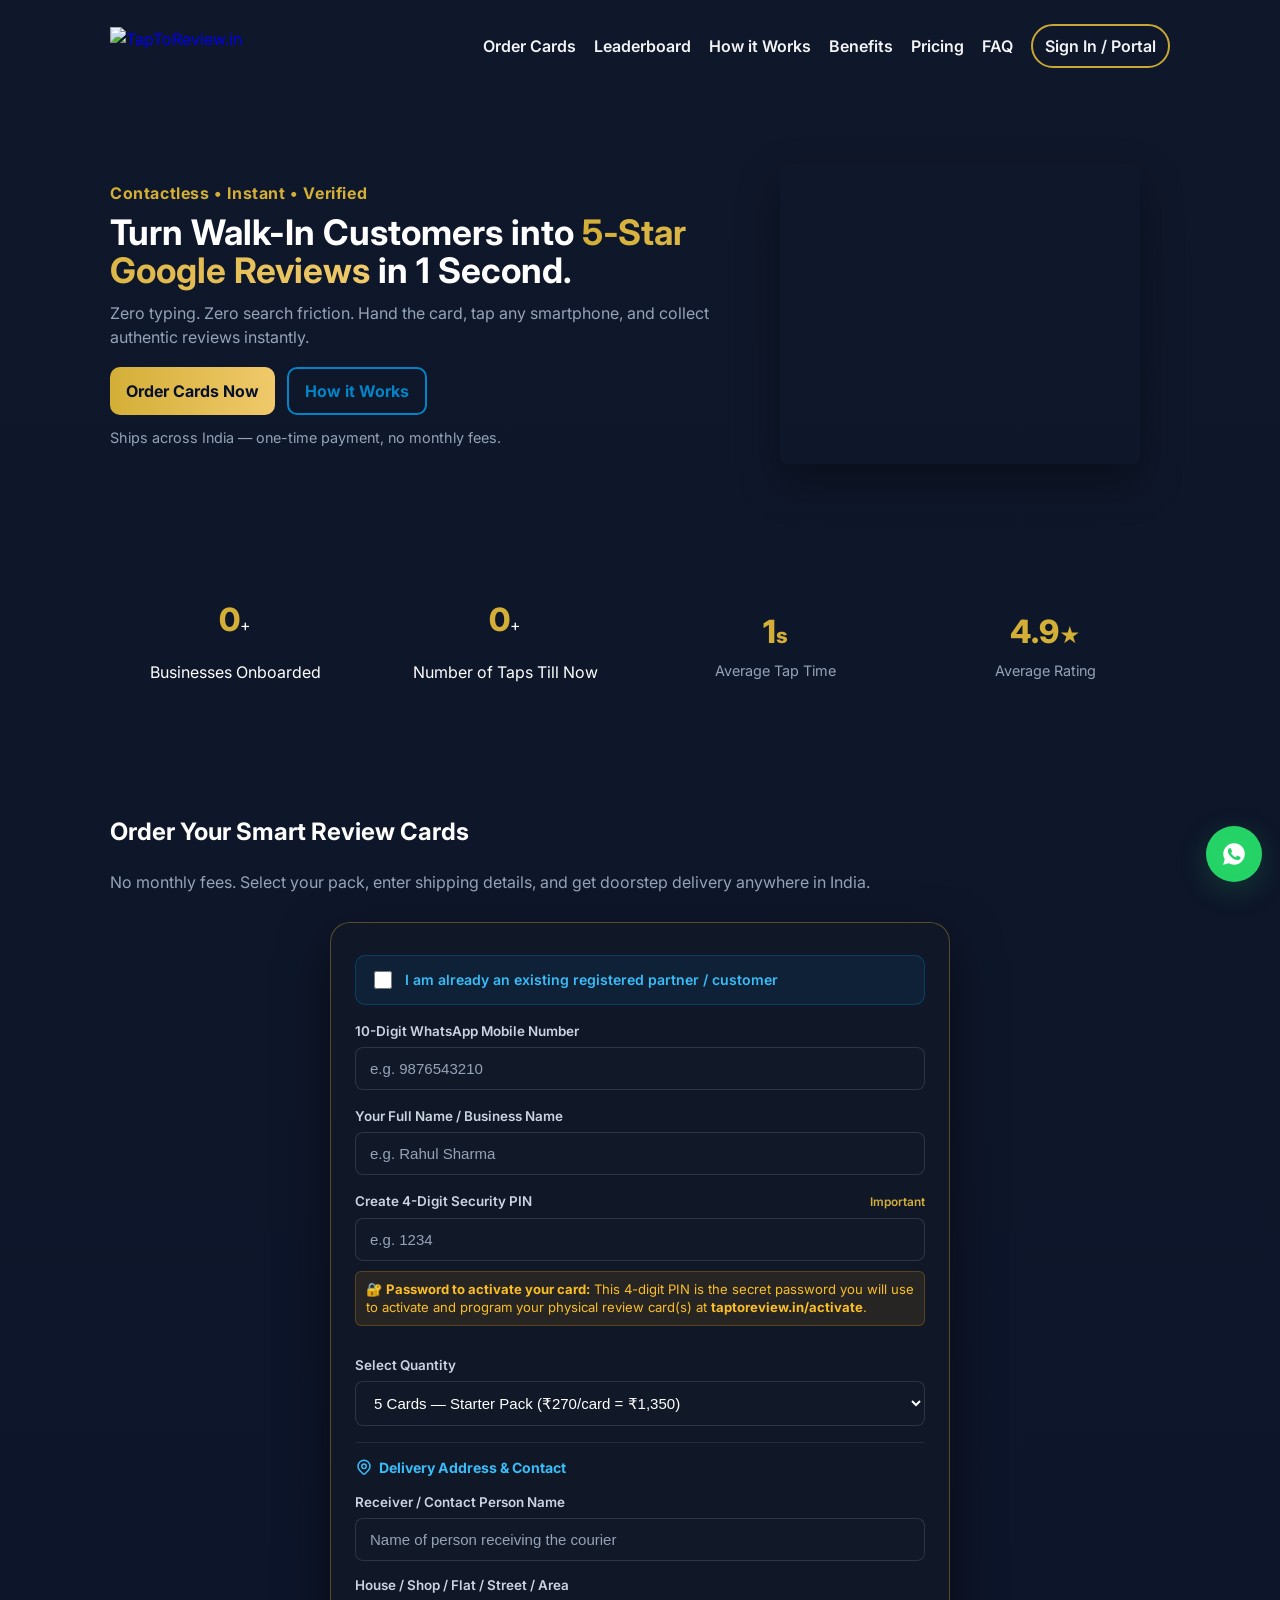
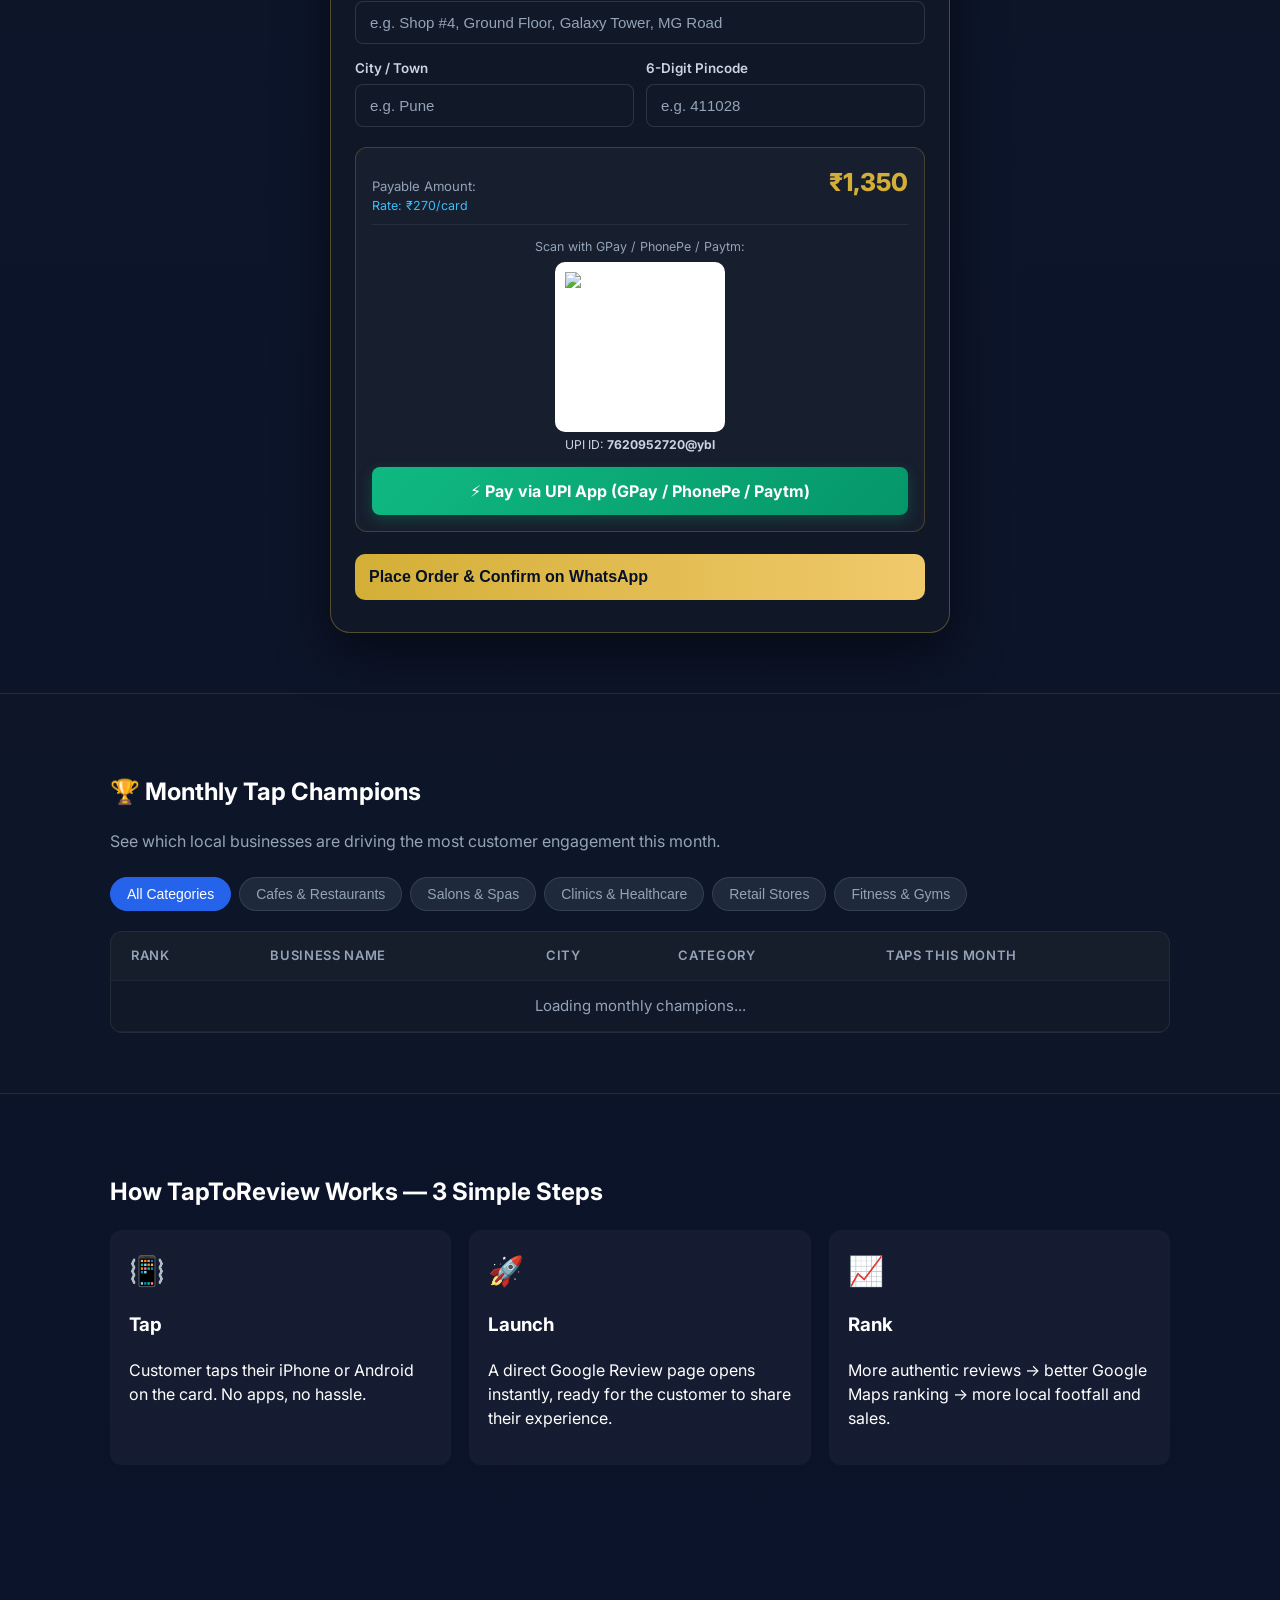
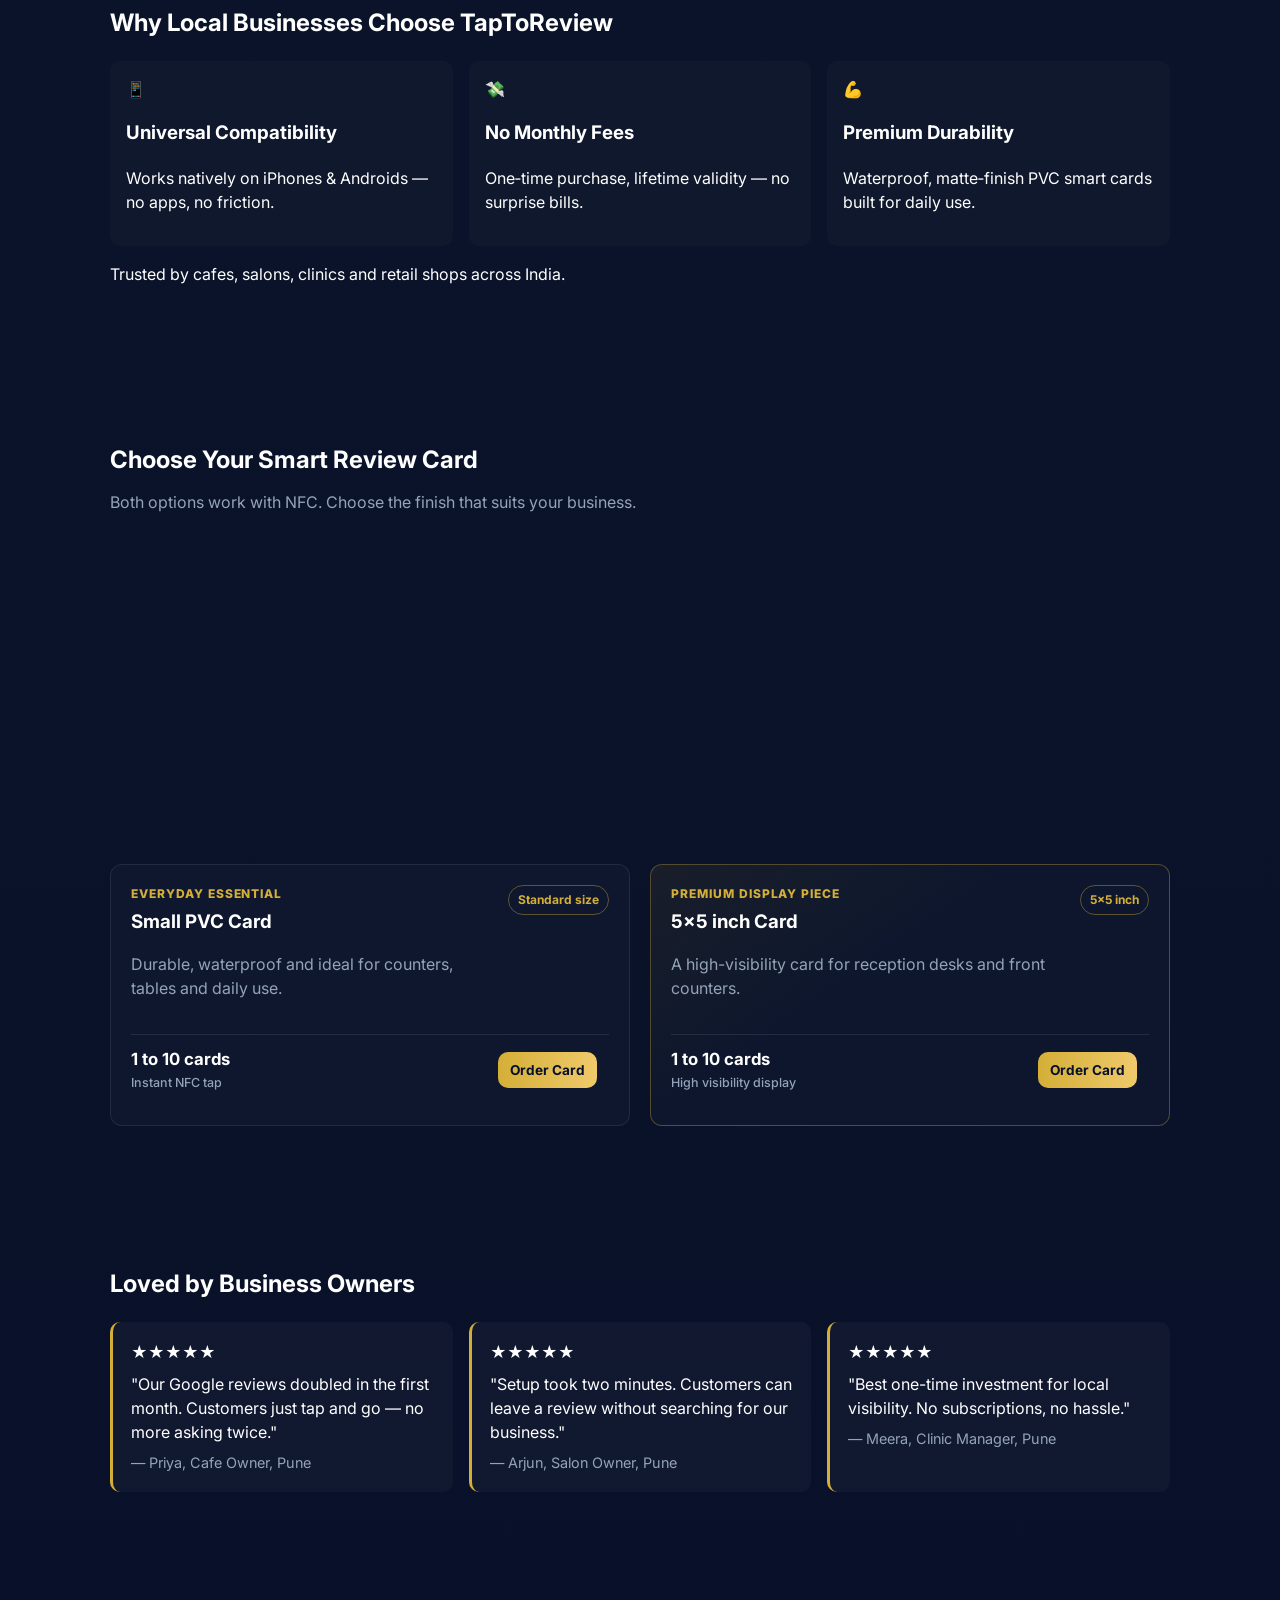
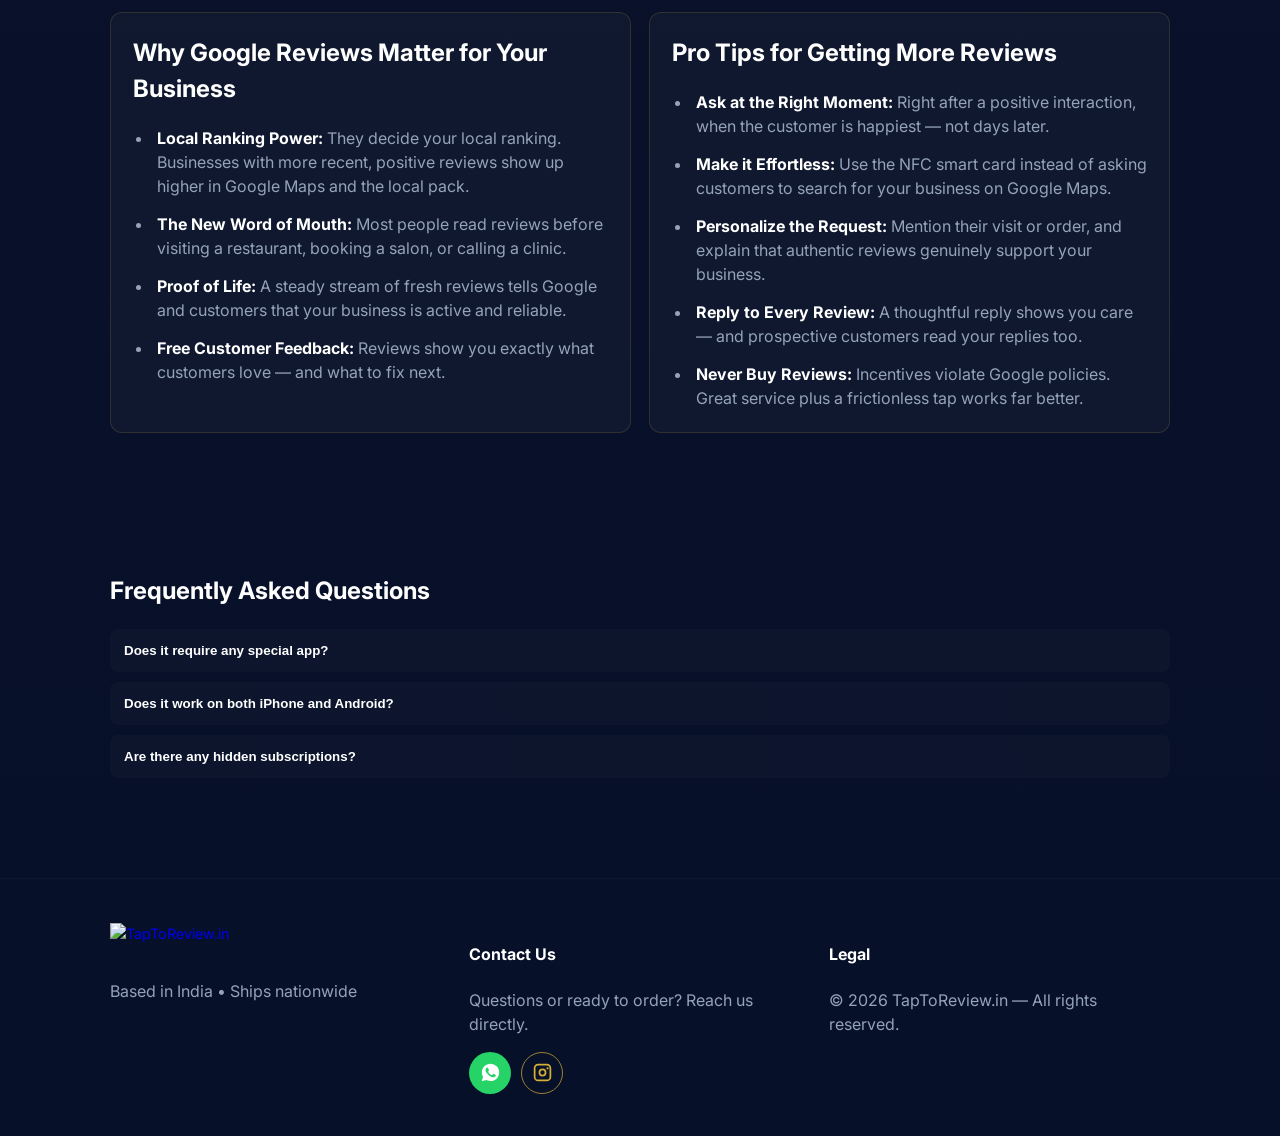
==== commit ae8e4cb0: "Update order card section and pricing details Signed-off-by: VISHAL SUNIL LODHA <VISHALLODHA2009@GMA" ====
--- a/index.html
+++ b/index.html
@@ -102,7 +102,7 @@
       </div>
     </section>
 
-    <!-- DIRECT ORDER CARD SECTION WITH STRUCTURED SHIPPING & PHONE VALIDATION -->
+    <!-- DIRECT ORDER CARD SECTION (1, 3, 5, 10 CARDS) -->
     <section id="order" class="section order" style="padding-top: 10px;">
       <div class="container">
         <h2 class="reveal">Order Your Smart Review Cards</h2>
@@ -146,15 +146,14 @@
               </p>
             </div>
 
-            <!-- Quantity Pack Selector -->
+            <!-- Quantity Pack Selector (1, 3, 5, 10 Only) -->
             <div style="display: flex; flex-direction: column; gap: 6px;">
               <label style="font-size: 0.84rem; font-weight: 600; color: #cbd5e1;">Select Quantity</label>
               <select id="orderPackSelect" required style="width: 100%; background: #111827; border: 1px solid rgba(255, 255, 255, 0.12); border-radius: 8px; padding: 12px 14px; color: #fff; font-size: 0.94rem; outline: none;">
                 <option value="1">1 Card — Single (₹350/card = ₹350)</option>
-                <option value="5">5 Cards — Starter Pack (₹270/card = ₹1,350)</option>
-                <option value="10" selected>10 Cards — Pro Pack (₹240/card = ₹2,400)</option>
-                <option value="20">20 Cards — Growth Pack (₹220/card = ₹4,400)</option>
-                <option value="50">50 Cards — Agency Pack (₹190/card = ₹9,500)</option>
+                <option value="3">3 Cards — Trio Pack (₹300/card = ₹900)</option>
+                <option value="5" selected>5 Cards — Starter Pack (₹270/card = ₹1,350)</option>
+                <option value="10">10 Cards — Pro Pack (₹240/card = ₹2,400)</option>
               </select>
             </div>
 
@@ -198,9 +197,9 @@
               <div style="display: flex; justify-content: space-between; align-items: baseline; margin-bottom: 12px; padding-bottom: 8px; border-bottom: 1px solid rgba(255, 255, 255, 0.07);">
                 <div>
                   <span style="font-size: 0.82rem; color: #94a3b8;">Payable Amount:</span>
-                  <div id="homeOrderRateNote" style="font-size: 0.78rem; color: #38bdf8;">Rate: ₹240/card</div>
+                  <div id="homeOrderRateNote" style="font-size: 0.78rem; color: #38bdf8;">Rate: ₹270/card</div>
                 </div>
-                <div id="homeOrderAmount" style="font-size: 1.55rem; font-weight: 800; color: #d4af37;">₹2,400</div>
+                <div id="homeOrderAmount" style="font-size: 1.55rem; font-weight: 800; color: #d4af37;">₹1,350</div>
               </div>
 
               <!-- UPI QR Display -->
@@ -348,7 +347,7 @@
               </div>
               <div class="price-list">
                 <div class="price-row">
-                  <span><strong>1 card or Bulk</strong><small>Instant NFC tap</small></span>
+                  <span><strong>1 to 10 cards</strong><small>Instant NFC tap</small></span>
                   <a class="btn btn-primary" href="#order">Order Card</a>
                 </div>
               </div>
@@ -367,7 +366,7 @@
               </div>
               <div class="price-list">
                 <div class="price-row">
-                  <span><strong>1 card or Bulk</strong><small>High visibility display</small></span>
+                  <span><strong>1 to 10 cards</strong><small>High visibility display</small></span>
                   <a class="btn btn-primary" href="#order">Order Card</a>
                 </div>
               </div>
@@ -486,10 +485,10 @@
         <h4>Contact Us</h4>
         <p class="muted">Questions or ready to order? Reach us directly.</p>
         <div class="footer-contact-actions">
-          <a class="footer-contact-link whatsapp-link" href="https://wa.me/917620952720?text=Hi%20TapToReview" target="_blank" rel="noopener" aria-label="Chat with TapToReview on WhatsApp" title="Chat on WhatsApp">
+          <a class="footer-contact-link whatsapp-link" href="https://wa.me/917620952720" target="_blank" rel="noopener" aria-label="Chat with TapToReview on WhatsApp" title="Chat on WhatsApp">
             <svg viewBox="0 0 24 24" aria-hidden="true"><path d="M12.04 2C6.58 2 2.13 6.45 2.13 11.91c0 1.75.46 3.45 1.33 4.95L2 22l5.28-1.39a9.9 9.9 0 0 0 4.76 1.21h.01c5.46 0 9.91-4.45 9.91-9.91 0-2.65-1.03-5.14-2.9-7.01A9.82 9.82 0 0 0 12.04 2Zm5.8 14.07c-.24.68-1.4 1.32-1.94 1.4-.5.08-1.12.11-1.8-.11-.42-.13-.96-.31-1.65-.6-2.9-1.25-4.8-4.17-4.94-4.36-.14-.19-1.18-1.57-1.18-3 0-1.42.75-2.12 1.02-2.41.26-.29.57-.36.76-.36.19 0 .38 0 .55.01.18.01.41-.07.64.49.24.58.81 2 .88 2.15.07.15.12.32.02.51-.1.19-.15.31-.29.48-.15.17-.31.38-.44.51-.15.15-.3.31-.13.6.17.29.76 1.25 1.63 2.02 1.12 1 2.06 1.31 2.35 1.46.29.15.46.13.63-.05.17-.19.72-.84.91-1.13.19-.29.38-.24.64-.14.26.1 1.66.78 1.94.92.29.15.48.22.55.34.07.13.07.72-.17 1.4Z"/></svg>
           </a>
-          <a class="footer-contact-link instagram-link" href="https://www.instagram.com/taptoreview.in/" target="_blank" rel="noopener" aria-label="Follow TapToReview on Instagram" title="Follow on Instagram">
+          <a class="footer-contact-link instagram-link" href="https://instagram.com/taptoreview.in" target="_blank" rel="noopener" aria-label="Follow TapToReview on Instagram" title="Follow on Instagram">
             <svg viewBox="0 0 24 24" aria-hidden="true"><path d="M7 2h10a5 5 0 0 1 5 5v10a5 5 0 0 1-5 5H7a5 5 0 0 1-5-5V7a5 5 0 0 1 5-5Zm0 2a3 3 0 0 0-3 3v10a3 3 0 0 0 3 3h10a3 3 0 0 0 3-3V7a3 3 0 0 0-3-3H7Zm5 3.5A4.5 4.5 0 1 1 7.5 12 4.5 4.5 0 0 1 12 7.5Zm0 2A2.5 2.5 0 1 0 14.5 12 2.5 2.5 0 0 0 12 9.5ZM17.75 6a1.25 1.25 0 1 1-1.25 1.25A1.25 1.25 0 0 1 17.75 6Z"/></svg>
           </a>
         </div>
@@ -502,7 +501,7 @@
     </div>
   </footer>
 
-  <a id="floating-wa" class="floating-wa" href="https://wa.me/917620952720?text=Hi%20TapToReview,%20I%20have%20a%20question" target="_blank" rel="noopener" aria-label="Chat with TapToReview on WhatsApp">
+  <a id="floating-wa" class="floating-wa" href="https://wa.me/917620952720" target="_blank" rel="noopener" aria-label="Chat with TapToReview on WhatsApp">
     <svg width="26" height="26" viewBox="0 0 24 24" fill="#fff" aria-hidden="true"><path d="M12.04 2C6.58 2 2.13 6.45 2.13 11.91c0 1.75.46 3.45 1.33 4.95L2 22l5.28-1.39a9.9 9.9 0 0 0 4.76 1.21h.01c5.46 0 9.91-4.45 9.91-9.91 0-2.65-1.03-5.14-2.9-7.01A9.82 9.82 0 0 0 12.04 2Zm5.8 14.07c-.24.68-1.4 1.32-1.94 1.4-.5.08-1.12.11-1.8-.11-.42-.13-.96-.31-1.65-.6-2.9-1.25-4.8-4.17-4.94-4.36-.14-.19-1.18-1.57-1.18-3 0-1.42.75-2.12 1.02-2.41.26-.29.57-.36.76-.36.19 0 .38 0 .55.01.18.01.41-.07.64.49.24.58.81 2 .88 2.15.07.15.12.32.02.51-.1.19-.15.31-.29.48-.15.17-.31.38-.44.51-.15.15-.3.31-.13.6.17.29.76 1.25 1.63 2.02 1.12 1 2.06 1.31 2.35 1.46.29.15.46.13.63-.05.17-.19.72-.84.91-1.13.19-.29.38-.24.64-.14.26.1 1.66.78 1.94.92.29.15.48.22.55.34.07.13.07.72-.17 1.4Z"/></svg>
     <span class="wa-pulse" aria-hidden="true"></span>
   </a>
@@ -510,7 +509,7 @@
   <script src="https://cdn.jsdelivr.net/npm/@supabase/supabase-js@2"></script>
   <script src="js/app.js" defer></script>
 
-  <!-- DIRECT ORDER PROCESSING SCRIPT WITH STRUCTURED ADDRESS & PHONE VALIDATION -->
+  <!-- DIRECT ORDER PROCESSING SCRIPT (1, 3, 5, 10 CARDS) -->
   <script>
     (function() {
       const ADMIN_UPI_ID = '7620952720@ybl';
@@ -518,10 +517,9 @@
 
       const PRICING = {
         1:  { total: 350,  rate: 350 },
+        3:  { total: 900,  rate: 300 },
         5:  { total: 1350, rate: 270 },
-        10: { total: 2400, rate: 240 },
-        20: { total: 4400, rate: 220 },
-        50: { total: 9500, rate: 190 }
+        10: { total: 2400, rate: 240 }
       };
 
       const supabaseUrl = 'https://zavspmqjmrinfxenbosz.supabase.co';
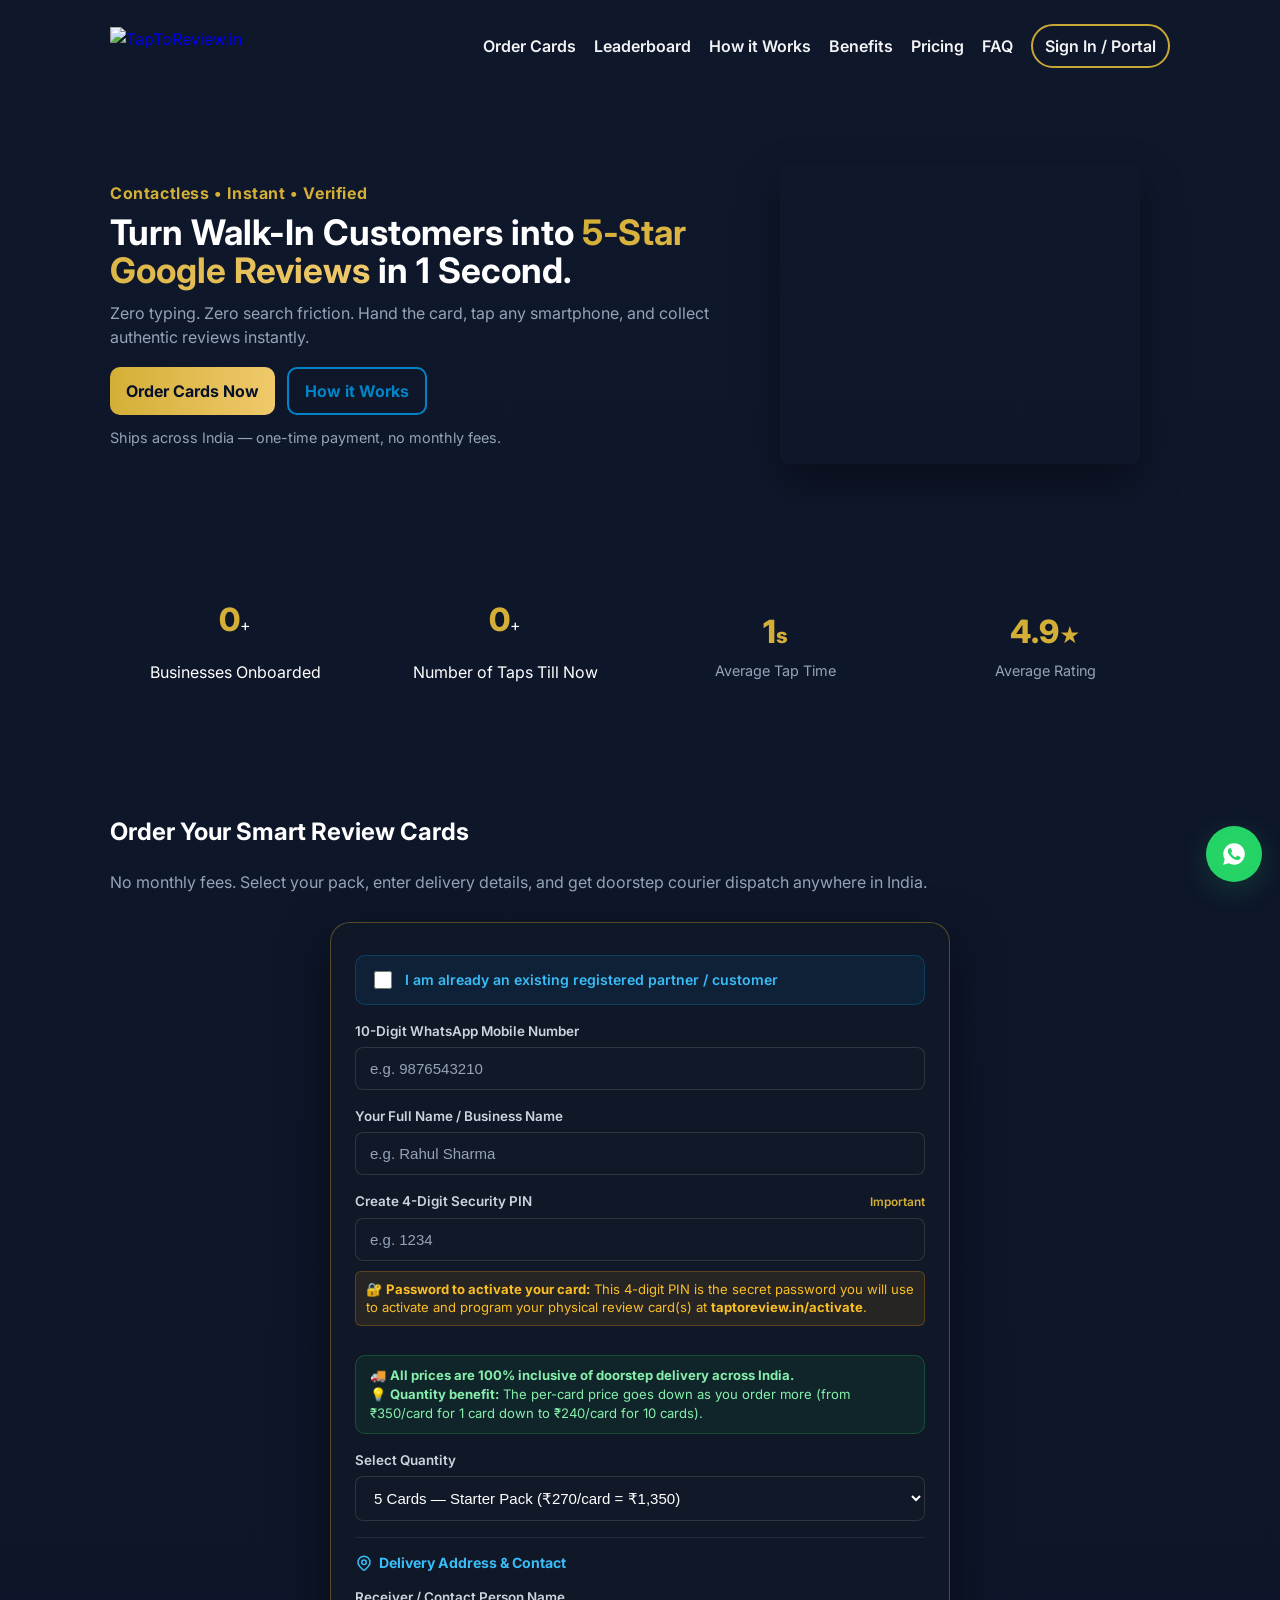
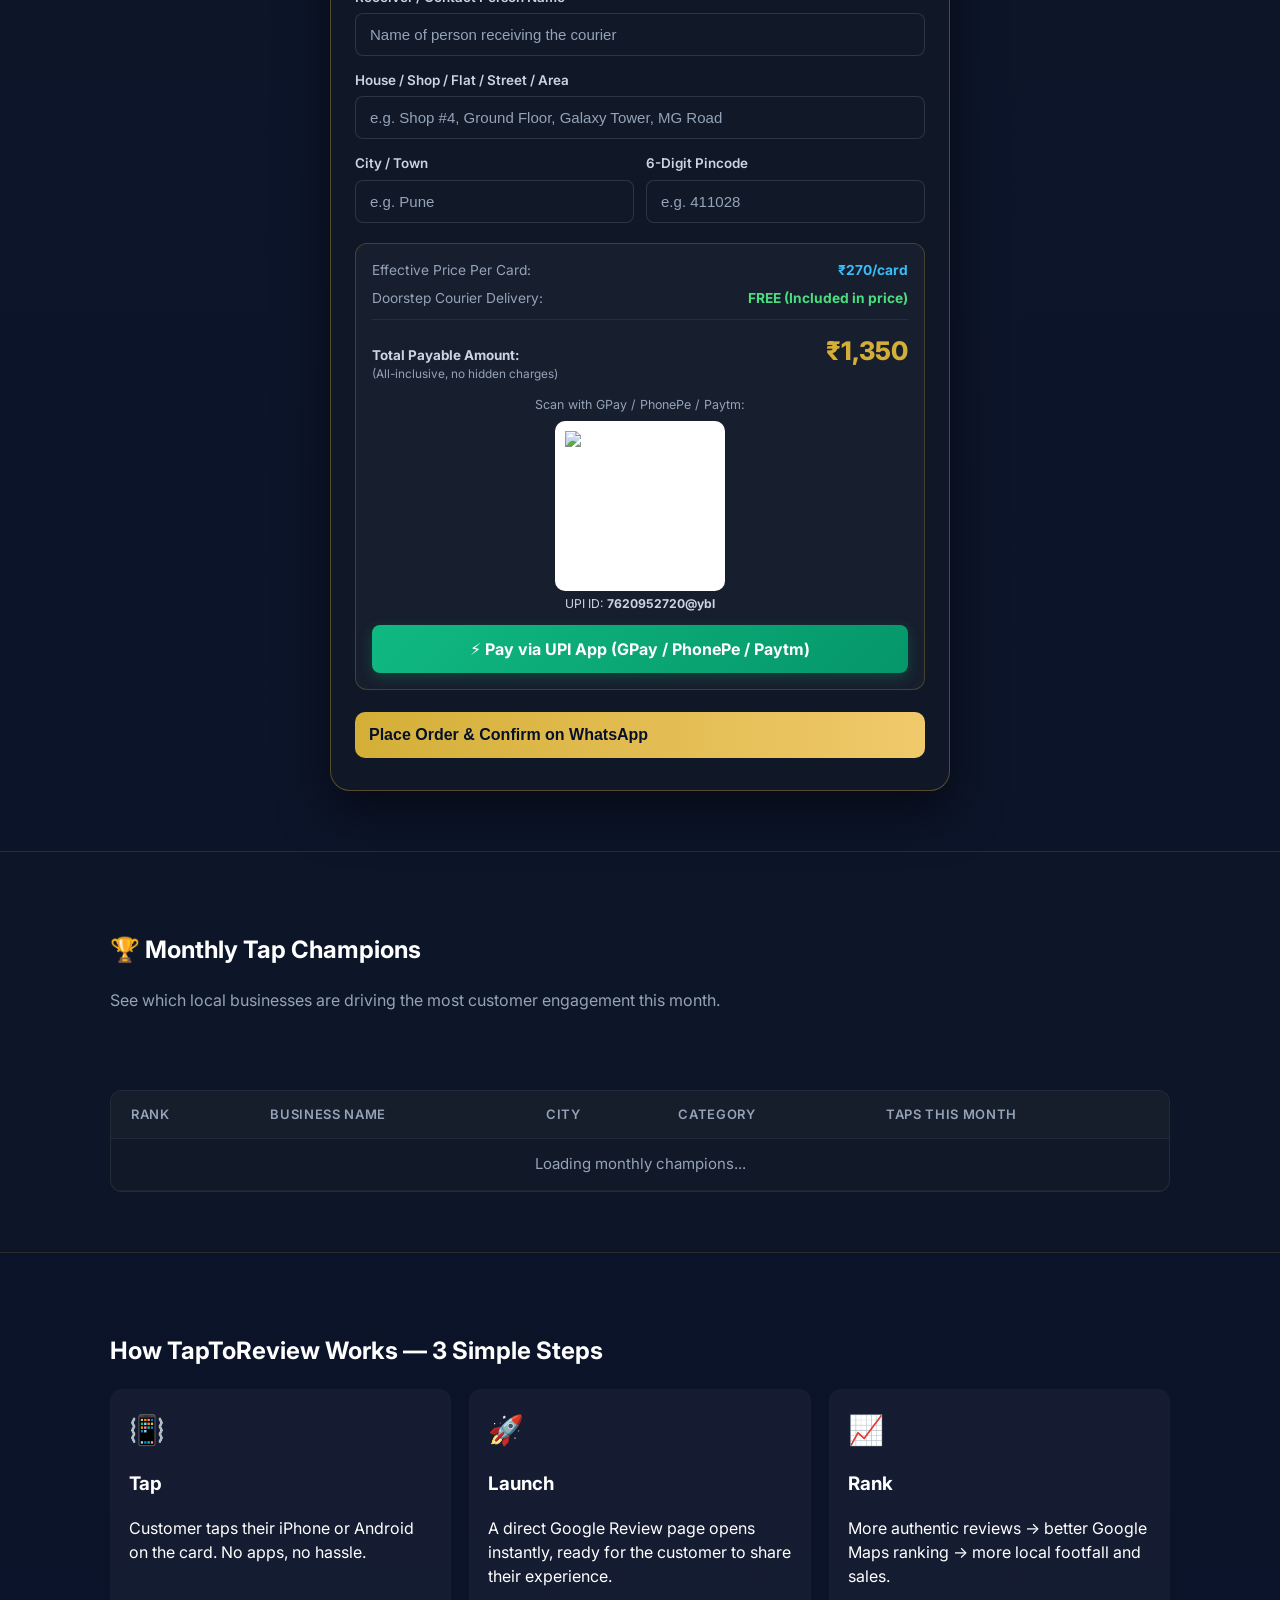
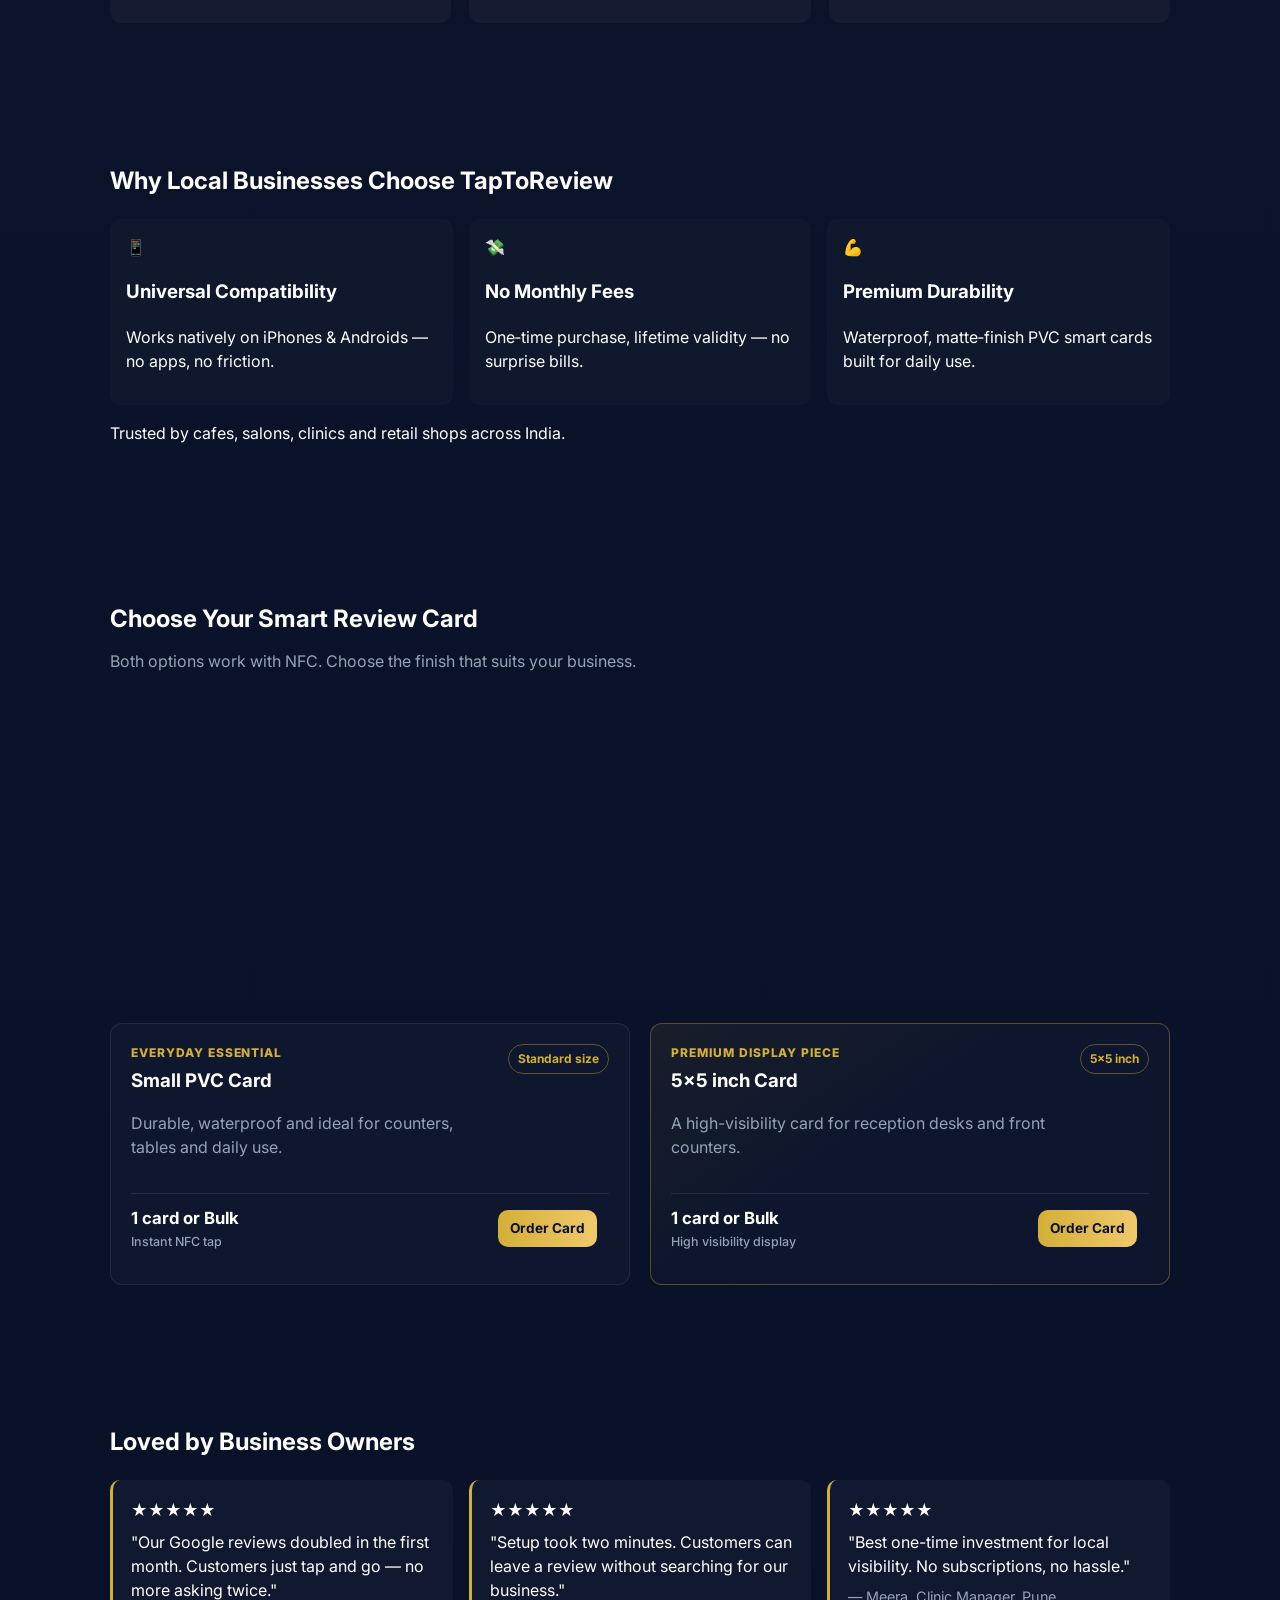
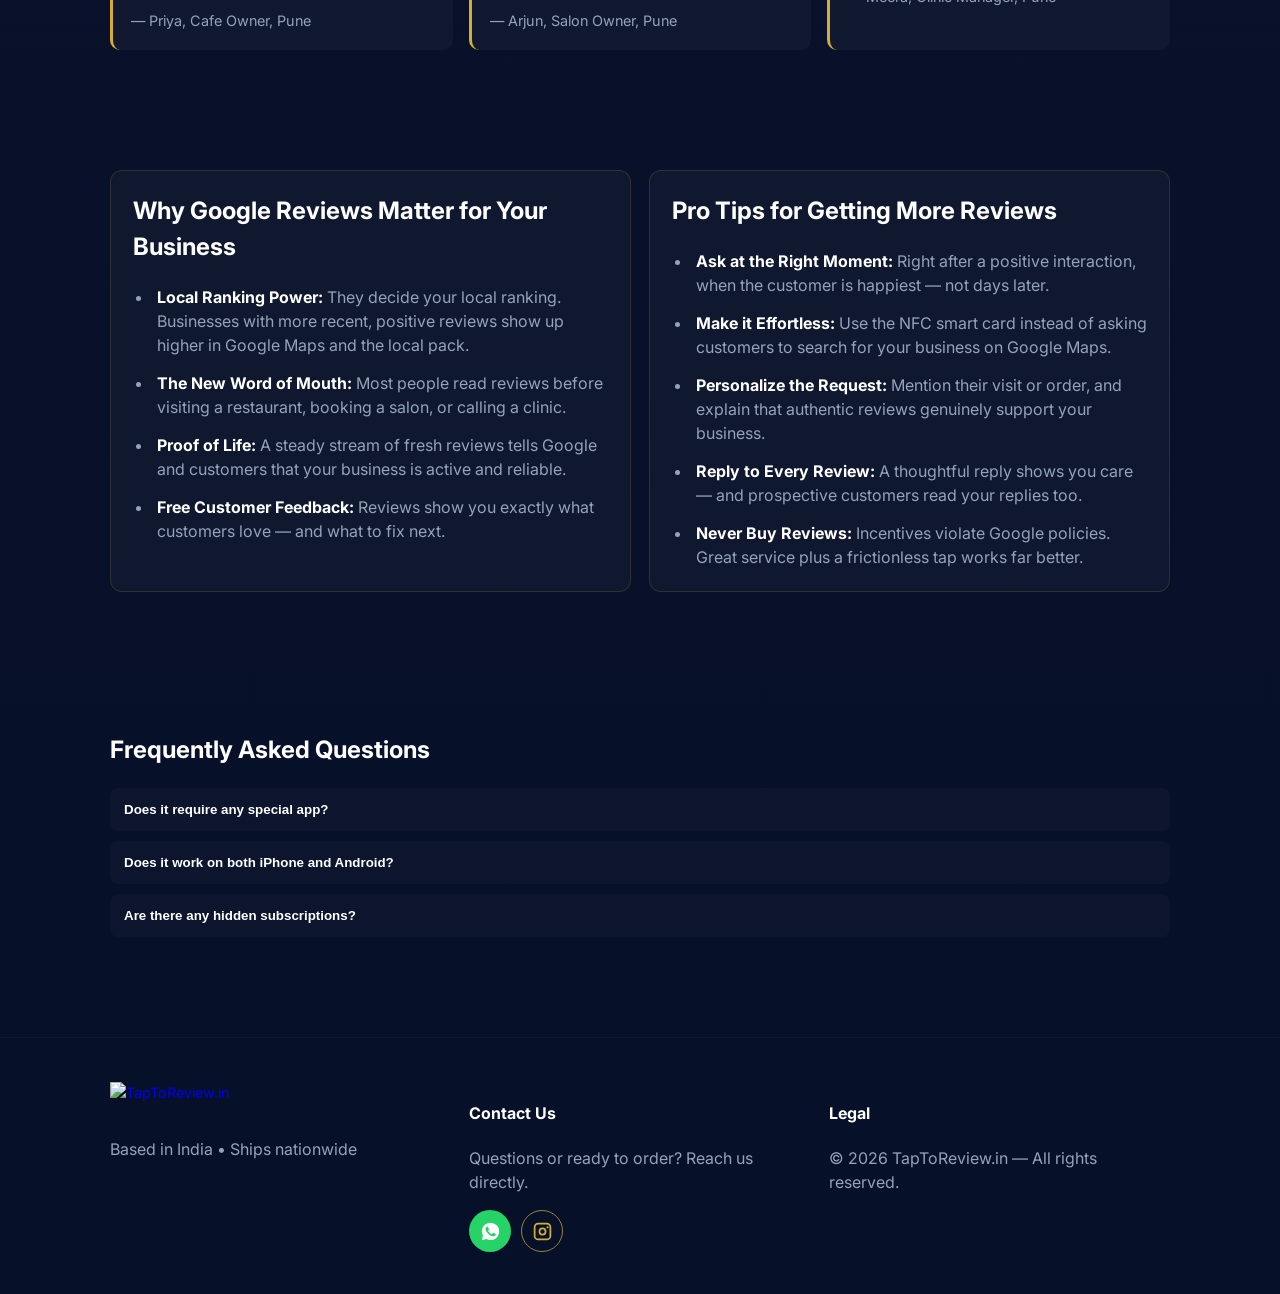
==== commit 13b350de: "Revise order section for clarity and inclusivity Updated the order section to reflect inclusive deli" ====
--- a/index.html
+++ b/index.html
@@ -102,11 +102,11 @@
       </div>
     </section>
 
-    <!-- DIRECT ORDER CARD SECTION (1, 3, 5, 10 CARDS) -->
+    <!-- DIRECT ORDER CARD SECTION (ALL-INCLUSIVE DELIVERY & VOLUME BENEFIT) -->
     <section id="order" class="section order" style="padding-top: 10px;">
       <div class="container">
         <h2 class="reveal">Order Your Smart Review Cards</h2>
-        <p class="muted reveal">No monthly fees. Select your pack, enter shipping details, and get doorstep delivery anywhere in India.</p>
+        <p class="muted reveal">No monthly fees. Select your pack, enter delivery details, and get doorstep courier dispatch anywhere in India.</p>
 
         <div class="card reveal" style="max-width: 620px; margin: 28px auto 0; background: rgba(17, 24, 39, 0.9); border: 1px solid rgba(212, 175, 55, 0.35); border-radius: 20px; padding: 32px 24px; box-shadow: 0 20px 50px rgba(0, 0, 0, 0.5);">
           
@@ -146,6 +146,12 @@
               </p>
             </div>
 
+            <!-- Notice: All Prices Inclusive of Delivery & Volume Benefit -->
+            <div style="background: rgba(34, 197, 94, 0.08); border: 1px solid rgba(34, 197, 94, 0.25); border-radius: 10px; padding: 10px 14px; font-size: 0.82rem; color: #86efac; line-height: 1.45;">
+              🚚 <strong>All prices are 100% inclusive of doorstep delivery across India.</strong><br>
+              💡 <strong>Quantity benefit:</strong> The per-card price goes down as you order more (from ₹350/card for 1 card down to ₹240/card for 10 cards).
+            </div>
+
             <!-- Quantity Pack Selector (1, 3, 5, 10 Only) -->
             <div style="display: flex; flex-direction: column; gap: 6px;">
               <label style="font-size: 0.84rem; font-weight: 600; color: #cbd5e1;">Select Quantity</label>
@@ -192,14 +198,28 @@
               </div>
             </div>
 
-            <!-- Payment Breakdown & Dynamic UPI QR -->
+            <!-- Payment Breakdown & Dynamic UPI QR (Inclusive of Delivery) -->
             <div style="background: rgba(255, 255, 255, 0.03); border: 1px solid rgba(212, 175, 55, 0.25); border-radius: 12px; padding: 16px; margin-top: 4px;">
-              <div style="display: flex; justify-content: space-between; align-items: baseline; margin-bottom: 12px; padding-bottom: 8px; border-bottom: 1px solid rgba(255, 255, 255, 0.07);">
+              
+              <!-- Effective Rate Breakdown -->
+              <div style="display: flex; justify-content: space-between; align-items: center; margin-bottom: 8px; font-size: 0.86rem;">
+                <span style="color: #94a3b8;">Effective Price Per Card:</span>
+                <strong id="homeOrderRateNote" style="color: #38bdf8;">₹270/card</strong>
+              </div>
+
+              <!-- Delivery Status Line -->
+              <div style="display: flex; justify-content: space-between; align-items: center; margin-bottom: 12px; padding-bottom: 10px; border-bottom: 1px solid rgba(255, 255, 255, 0.07); font-size: 0.86rem;">
+                <span style="color: #94a3b8;">Doorstep Courier Delivery:</span>
+                <strong style="color: #4ade80;">FREE (Included in price)</strong>
+              </div>
+
+              <!-- Total Payable Amount -->
+              <div style="display: flex; justify-content: space-between; align-items: baseline; margin-bottom: 12px;">
                 <div>
-                  <span style="font-size: 0.82rem; color: #94a3b8;">Payable Amount:</span>
-                  <div id="homeOrderRateNote" style="font-size: 0.78rem; color: #38bdf8;">Rate: ₹270/card</div>
+                  <span style="font-size: 0.84rem; font-weight: 700; color: #cbd5e1;">Total Payable Amount:</span>
+                  <div style="font-size: 0.74rem; color: #94a3b8;">(All-inclusive, no hidden charges)</div>
                 </div>
-                <div id="homeOrderAmount" style="font-size: 1.55rem; font-weight: 800; color: #d4af37;">₹1,350</div>
+                <div id="homeOrderAmount" style="font-size: 1.6rem; font-weight: 800; color: #d4af37;">₹1,350</div>
               </div>
 
               <!-- UPI QR Display -->
@@ -347,7 +367,7 @@
               </div>
               <div class="price-list">
                 <div class="price-row">
-                  <span><strong>1 to 10 cards</strong><small>Instant NFC tap</small></span>
+                  <span><strong>1 card or Bulk</strong><small>Instant NFC tap</small></span>
                   <a class="btn btn-primary" href="#order">Order Card</a>
                 </div>
               </div>
@@ -366,7 +386,7 @@
               </div>
               <div class="price-list">
                 <div class="price-row">
-                  <span><strong>1 to 10 cards</strong><small>High visibility display</small></span>
+                  <span><strong>1 card or Bulk</strong><small>High visibility display</small></span>
                   <a class="btn btn-primary" href="#order">Order Card</a>
                 </div>
               </div>
@@ -509,7 +529,7 @@
   <script src="https://cdn.jsdelivr.net/npm/@supabase/supabase-js@2"></script>
   <script src="js/app.js" defer></script>
 
-  <!-- DIRECT ORDER PROCESSING SCRIPT (1, 3, 5, 10 CARDS) -->
+  <!-- DIRECT ORDER PROCESSING SCRIPT (1, 3, 5, 10 CARDS - FREE DELIVERY INCLUDED) -->
   <script>
     (function() {
       const ADMIN_UPI_ID = '7620952720@ybl';
@@ -557,7 +577,7 @@
         const qty = parseInt(packSelect.value, 10);
         const tier = PRICING[qty] || { total: qty * 240, rate: 240 };
         amountEl.textContent = `₹${tier.total.toLocaleString('en-IN')}`;
-        rateNoteEl.textContent = `Rate: ₹${tier.rate}/card`;
+        rateNoteEl.textContent = `₹${tier.rate}/card`;
 
         const nameVal = verifiedPartnerName || custName.value.trim() || 'Customer';
         const note = encodeURIComponent(`TapToReview ${qty} Cards - ${nameVal}`);
@@ -600,7 +620,6 @@
           phoneFeedback.textContent = `✓ Partner Verified: Welcome back, ${data.name}!`;
           submitBtn.disabled = false;
 
-          // Auto-fill receiver name if not manually edited
           if (!isShipNameManuallyEdited && !shipNameInput.value) {
             shipNameInput.value = data.name;
           }
@@ -638,7 +657,6 @@
         }
       });
 
-      // Auto-populate receiver name from customer name as they type
       custName.addEventListener('input', () => {
         updatePricing();
         if (!isResellerCheck.checked && !isShipNameManuallyEdited) {
@@ -663,7 +681,6 @@
         const qty = parseInt(packSelect.value, 10);
         const tier = PRICING[qty];
 
-        // Gather structured shipping inputs
         const shipName = shipNameInput.value.trim();
         const shipAddress = shipAddressInput.value.trim();
         const shipCity = shipCityInput.value.trim();
@@ -704,7 +721,6 @@
           return;
         }
 
-        // Combine all separate lines into a single complete delivery address string
         const combinedShippingAddress = `${shipName}, ${shipAddress}, ${shipCity} - ${shipPincode}`;
 
         submitBtn.disabled = true;
@@ -732,7 +748,7 @@
         showMsg('Order received! Opening WhatsApp to confirm payment...');
 
         const partnerName = data.reseller_name || name || 'Customer';
-        const waMsg = `Hi TapToReview,\nI just placed an order!\n\nPartner/Name: ${partnerName}\nPhone: ${phone}\nQuantity: ${qty} Cards\nTotal Amount: ₹${tier.total}\n\nShipping Address:\nReceiver: ${shipName}\nAddress: ${shipAddress}\nCity: ${shipCity}\nPincode: ${shipPincode}\n\nPayment completed via UPI. Please confirm shipment.`;
+        const waMsg = `Hi TapToReview,\nI just placed an order!\n\nPartner/Name: ${partnerName}\nPhone: ${phone}\nQuantity: ${qty} Cards (${tier.rate}/card)\nTotal Amount: ₹${tier.total} (Free Doorstep Delivery Included)\n\nShipping Address:\nReceiver: ${shipName}\nAddress: ${shipAddress}\nCity: ${shipCity}\nPincode: ${shipPincode}\n\nPayment completed via UPI. Please confirm shipment.`;
         window.open(`https://wa.me/${ADMIN_PHONE}?text=${encodeURIComponent(waMsg)}`, '_blank', 'noopener');
       });
 
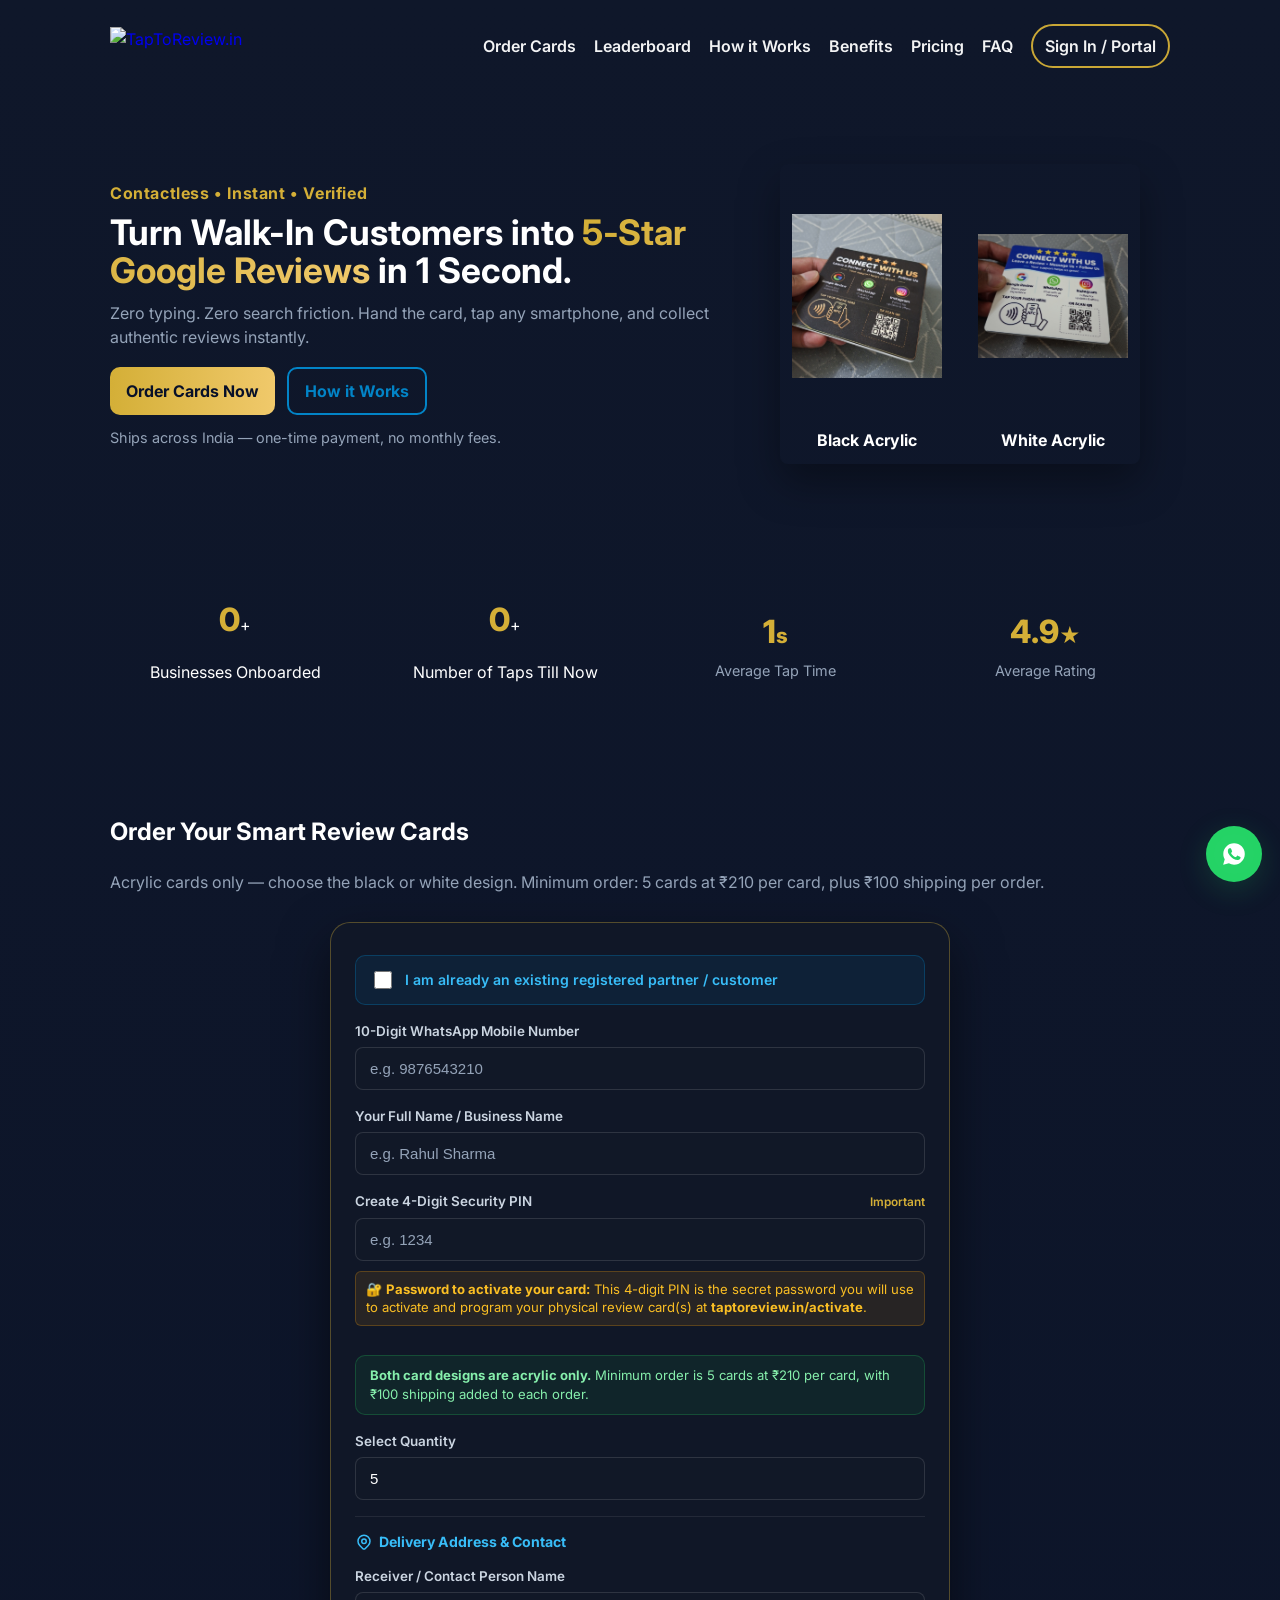
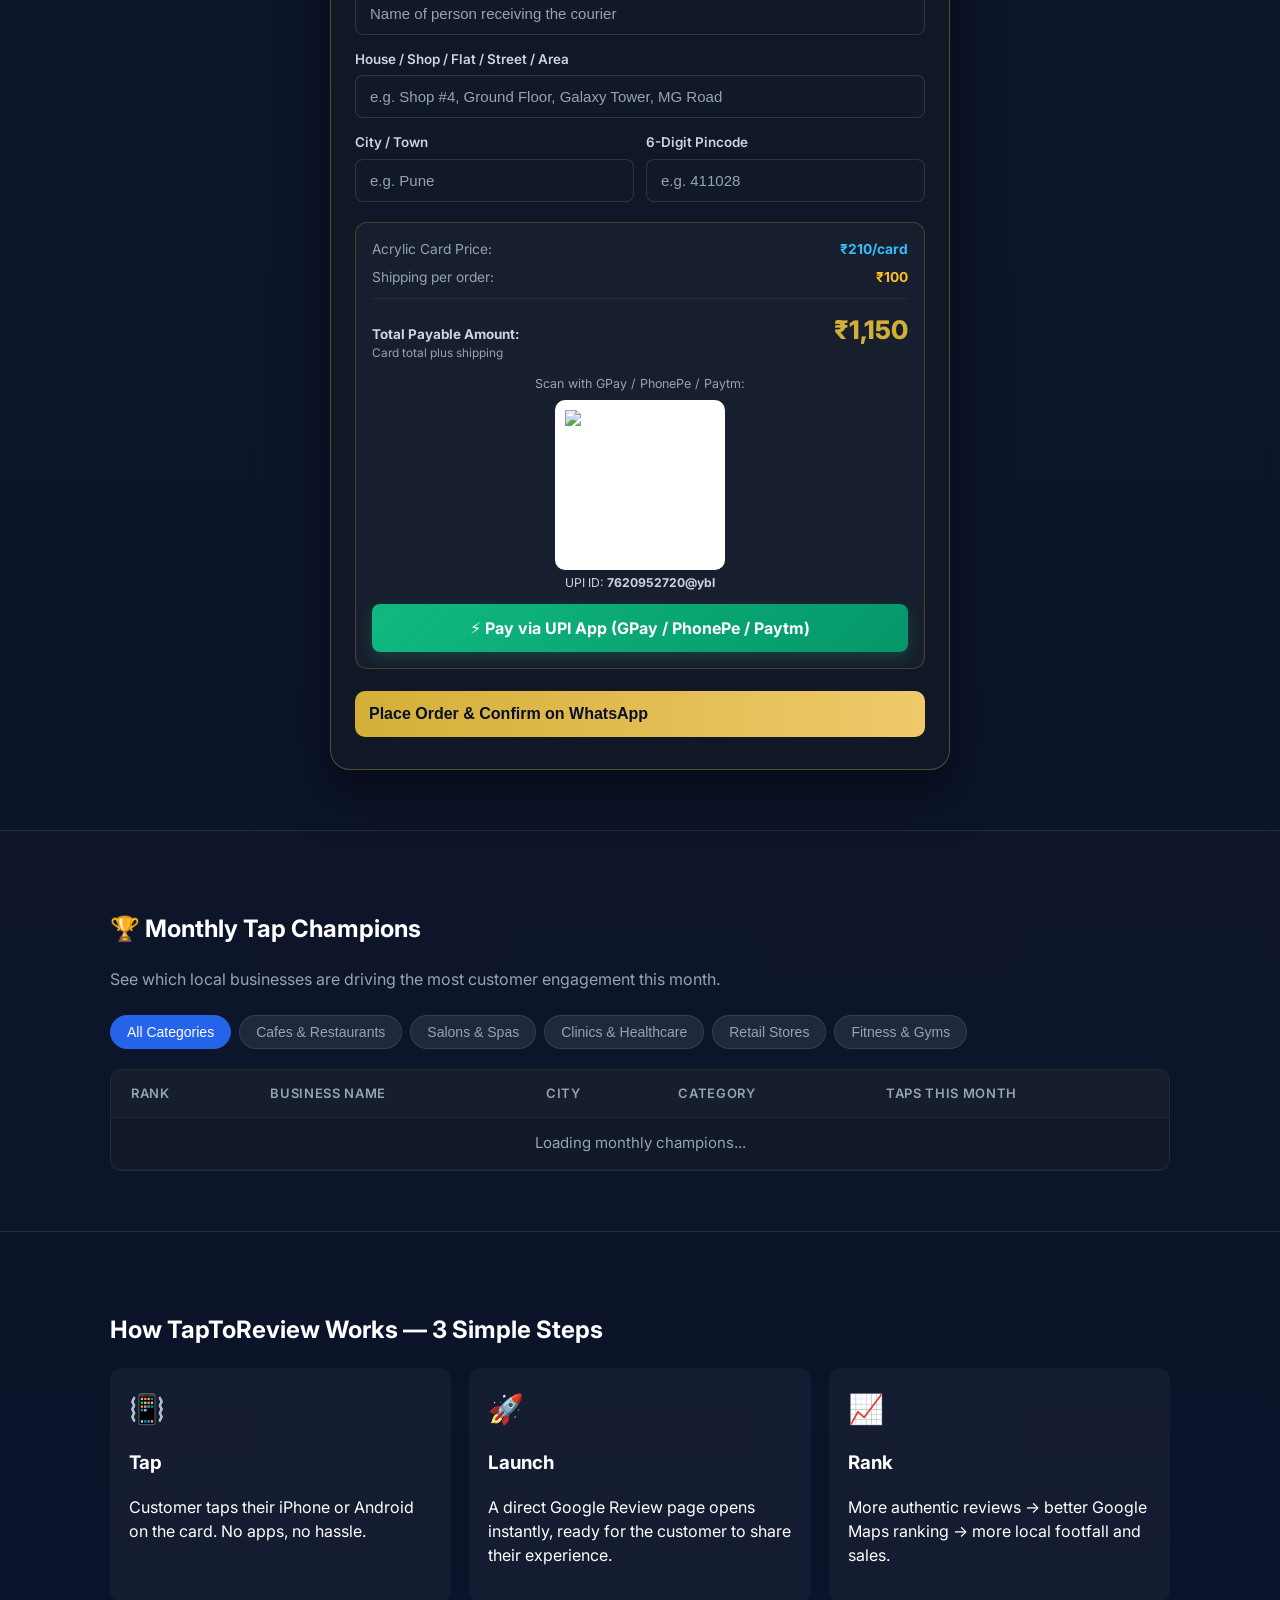
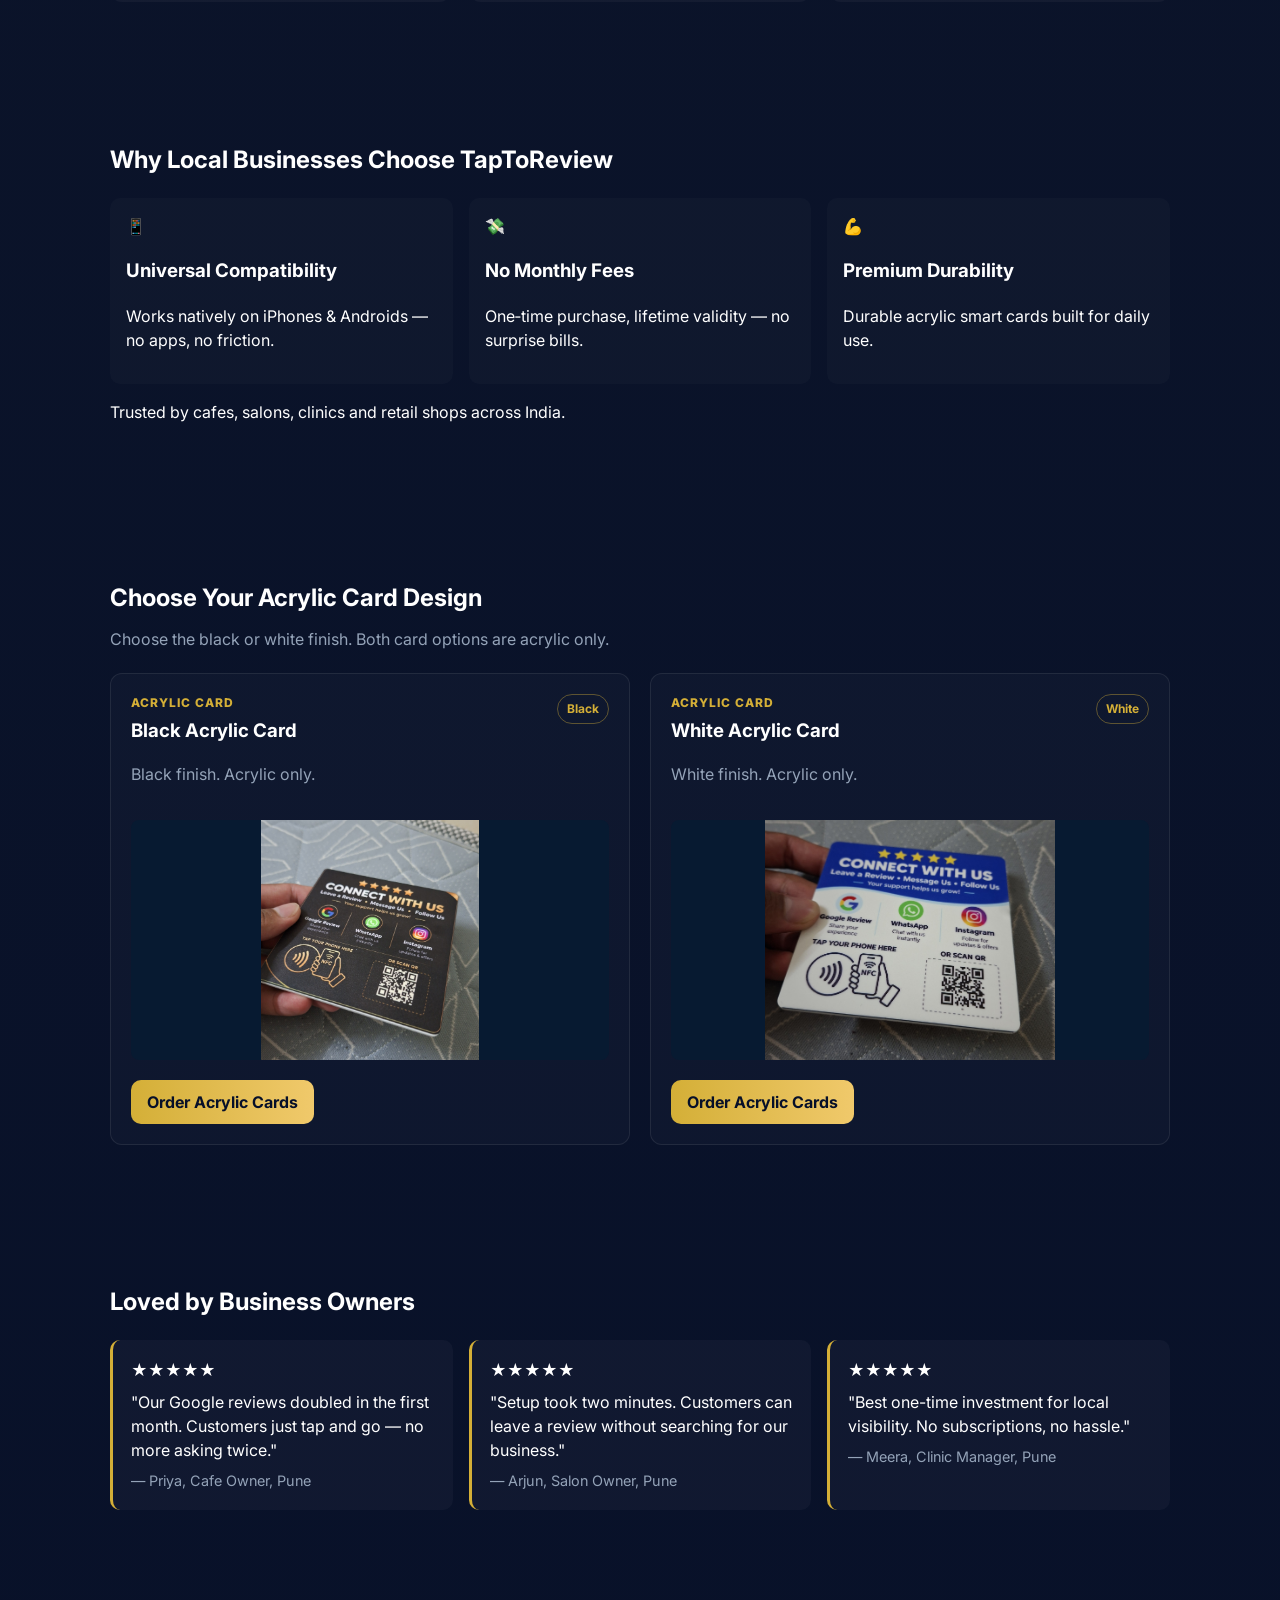
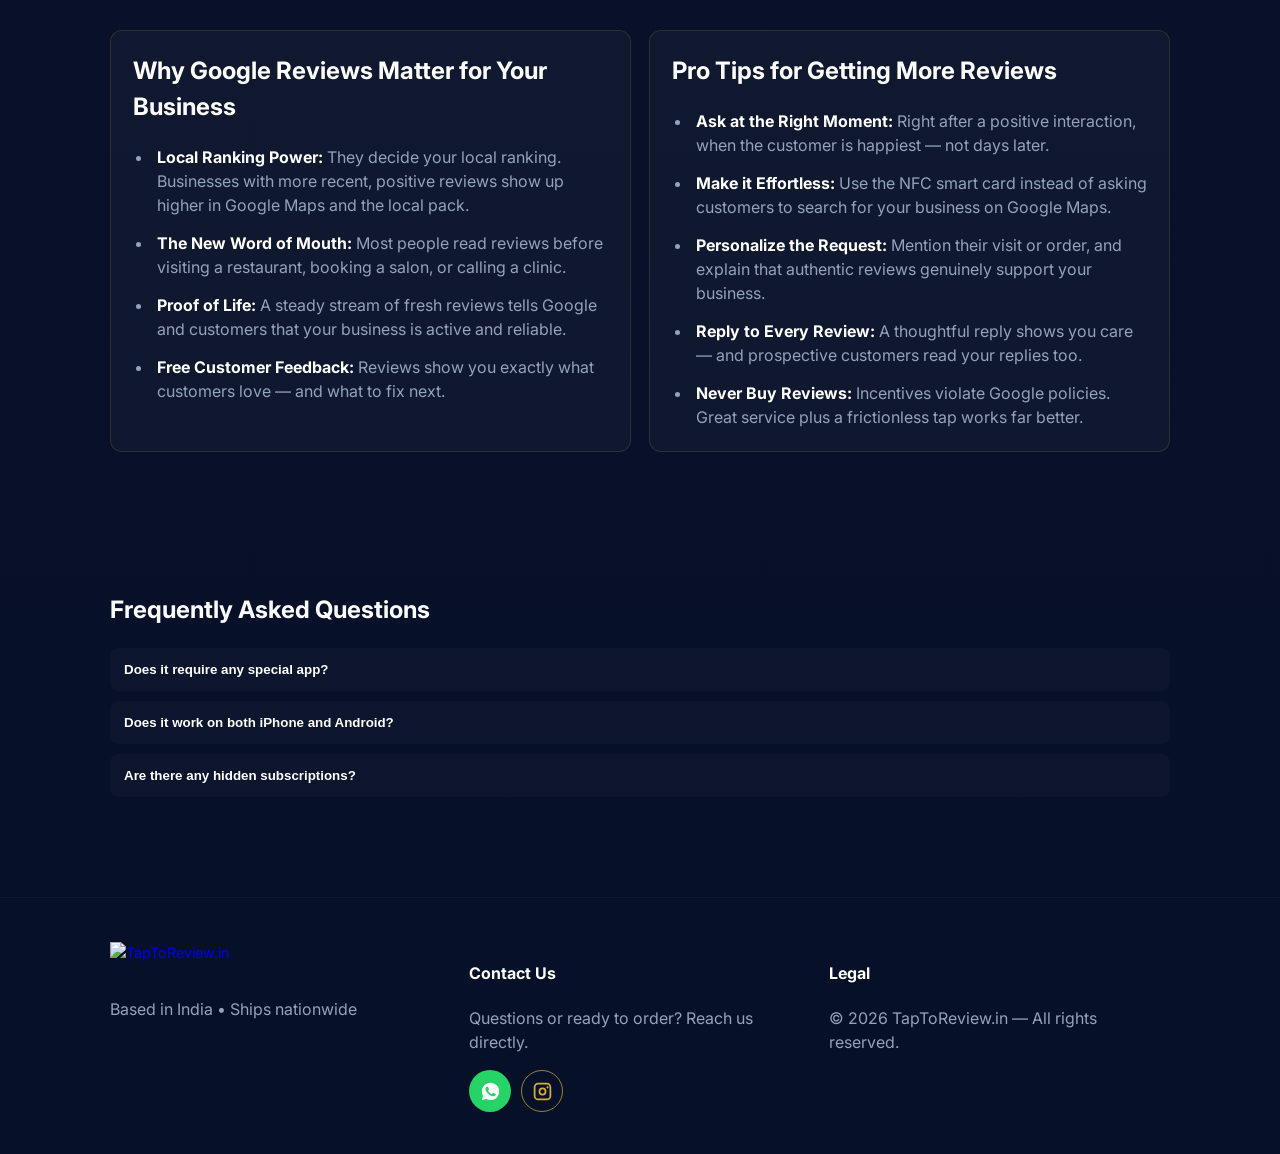
==== commit f412819d: "Update the cards and the pricing" ====
--- a/index.html
+++ b/index.html
@@ -14,7 +14,7 @@
   <!-- Social / SEO -->
   <meta property="og:title" content="TapToReview.in — Tap. Review. Grow." />
   <meta property="og:description" content="Contactless NFC smart cards for local businesses to get instant Google reviews." />
-  <meta property="og:image" content="assets/taptoreview-google-review-card.svg" />
+  <meta property="og:image" content="assets/black_card.jpg" />
   <meta name="theme-color" content="#0f172a">
 </head>
 <body>
@@ -66,14 +66,14 @@
         </div>
 
         <div class="hero-banner">
-          <div class="card-showcase card-showcase--hero" aria-label="PVC and 5 by 5 inch card preview">
-            <div class="card-showcase-slide showcase-pvc">
-              <img src="assets/taptoreview-google-review-card.svg" alt="PVC TapToReview smart card">
-              <strong>PVC Smart Card</strong>
-            </div>
-            <div class="card-showcase-slide showcase-display-card">
-              <img src="assets/final_design_5x5_card.png" alt="5 by 5 inch TapToReview card">
-              <strong>5×5 inch Card</strong>
+          <div class="card-showcase card-showcase--hero" aria-label="Black and white acrylic card previews">
+            <div class="card-showcase-slide">
+              <img src="assets/black_card.jpg" alt="Black acrylic TapToReview card">
+              <strong>Black Acrylic</strong>
+            </div>
+            <div class="card-showcase-slide">
+              <img src="assets/white_card.jpg" alt="White acrylic TapToReview card">
+              <strong>White Acrylic</strong>
             </div>
           </div>
         </div>
@@ -102,11 +102,11 @@
       </div>
     </section>
 
-    <!-- DIRECT ORDER CARD SECTION (ALL-INCLUSIVE DELIVERY & VOLUME BENEFIT) -->
+    <!-- DIRECT ORDER CARD SECTION (ACRYLIC CARDS + SHIPPING) -->
     <section id="order" class="section order" style="padding-top: 10px;">
       <div class="container">
         <h2 class="reveal">Order Your Smart Review Cards</h2>
-        <p class="muted reveal">No monthly fees. Select your pack, enter delivery details, and get doorstep courier dispatch anywhere in India.</p>
+        <p class="muted reveal">Acrylic cards only — choose the black or white design. Minimum order: 5 cards at ₹210 per card, plus ₹100 shipping per order.</p>
 
         <div class="card reveal" style="max-width: 620px; margin: 28px auto 0; background: rgba(17, 24, 39, 0.9); border: 1px solid rgba(212, 175, 55, 0.35); border-radius: 20px; padding: 32px 24px; box-shadow: 0 20px 50px rgba(0, 0, 0, 0.5);">
           
@@ -146,21 +146,14 @@
               </p>
             </div>
 
-            <!-- Notice: All Prices Inclusive of Delivery & Volume Benefit -->
+            <!-- Order pricing -->
             <div style="background: rgba(34, 197, 94, 0.08); border: 1px solid rgba(34, 197, 94, 0.25); border-radius: 10px; padding: 10px 14px; font-size: 0.82rem; color: #86efac; line-height: 1.45;">
-              🚚 <strong>All prices are 100% inclusive of doorstep delivery across India.</strong><br>
-              💡 <strong>Quantity benefit:</strong> The per-card price goes down as you order more (from ₹350/card for 1 card down to ₹240/card for 10 cards).
-            </div>
-
-            <!-- Quantity Pack Selector (1, 3, 5, 10 Only) -->
+              <strong>Both card designs are acrylic only.</strong> Minimum order is 5 cards at ₹210 per card, with ₹100 shipping added to each order.
+            </div>
+
             <div style="display: flex; flex-direction: column; gap: 6px;">
               <label style="font-size: 0.84rem; font-weight: 600; color: #cbd5e1;">Select Quantity</label>
-              <select id="orderPackSelect" required style="width: 100%; background: #111827; border: 1px solid rgba(255, 255, 255, 0.12); border-radius: 8px; padding: 12px 14px; color: #fff; font-size: 0.94rem; outline: none;">
-                <option value="1">1 Card — Single (₹350/card = ₹350)</option>
-                <option value="3">3 Cards — Trio Pack (₹300/card = ₹900)</option>
-                <option value="5" selected>5 Cards — Starter Pack (₹270/card = ₹1,350)</option>
-                <option value="10">10 Cards — Pro Pack (₹240/card = ₹2,400)</option>
-              </select>
+              <input type="number" id="orderPackSelect" min="5" step="1" value="5" required style="width: 100%; background: #111827; border: 1px solid rgba(255, 255, 255, 0.12); border-radius: 8px; padding: 12px 14px; color: #fff; font-size: 0.94rem; outline: none;">
             </div>
 
             <!-- SEPARATE SHIPPING DETAILS -->
@@ -198,28 +191,28 @@
               </div>
             </div>
 
-            <!-- Payment Breakdown & Dynamic UPI QR (Inclusive of Delivery) -->
+            <!-- Payment Breakdown & Dynamic UPI QR -->
             <div style="background: rgba(255, 255, 255, 0.03); border: 1px solid rgba(212, 175, 55, 0.25); border-radius: 12px; padding: 16px; margin-top: 4px;">
               
               <!-- Effective Rate Breakdown -->
               <div style="display: flex; justify-content: space-between; align-items: center; margin-bottom: 8px; font-size: 0.86rem;">
-                <span style="color: #94a3b8;">Effective Price Per Card:</span>
-                <strong id="homeOrderRateNote" style="color: #38bdf8;">₹270/card</strong>
+                <span style="color: #94a3b8;">Acrylic Card Price:</span>
+                <strong id="homeOrderRateNote" style="color: #38bdf8;">₹210/card</strong>
               </div>
 
               <!-- Delivery Status Line -->
               <div style="display: flex; justify-content: space-between; align-items: center; margin-bottom: 12px; padding-bottom: 10px; border-bottom: 1px solid rgba(255, 255, 255, 0.07); font-size: 0.86rem;">
-                <span style="color: #94a3b8;">Doorstep Courier Delivery:</span>
-                <strong style="color: #4ade80;">FREE (Included in price)</strong>
+                <span style="color: #94a3b8;">Shipping per order:</span>
+                <strong style="color: #fbbf24;">₹100</strong>
               </div>
 
               <!-- Total Payable Amount -->
               <div style="display: flex; justify-content: space-between; align-items: baseline; margin-bottom: 12px;">
                 <div>
                   <span style="font-size: 0.84rem; font-weight: 700; color: #cbd5e1;">Total Payable Amount:</span>
-                  <div style="font-size: 0.74rem; color: #94a3b8;">(All-inclusive, no hidden charges)</div>
+                  <div style="font-size: 0.74rem; color: #94a3b8;">Card total plus shipping</div>
                 </div>
-                <div id="homeOrderAmount" style="font-size: 1.6rem; font-weight: 800; color: #d4af37;">₹1,350</div>
+                <div id="homeOrderAmount" style="font-size: 1.6rem; font-weight: 800; color: #d4af37;">₹1,150</div>
               </div>
 
               <!-- UPI QR Display -->
@@ -330,66 +323,51 @@
           <div class="feature reveal">
             <div class="feature-icon">💪</div>
             <h3>Premium Durability</h3>
-            <p>Waterproof, matte‑finish PVC smart cards built for daily use.</p>
+            <p>Durable acrylic smart cards built for daily use.</p>
           </div>
         </div>
         <p class="trust reveal">Trusted by cafes, salons, clinics and retail shops across India.</p>
       </div>
     </section>
 
-    <!-- PACKS / PRICING PREVIEW -->
+    <!-- ACRYLIC CARD DESIGNS -->
     <section id="pricing" class="section pricing">
       <div class="container">
-        <h2 class="reveal">Choose Your Smart Review Card</h2>
-        <p class="pricing-intro muted reveal">Both options work with NFC. Choose the finish that suits your business.</p>
-
-        <div class="card-showcase reveal" aria-label="Card offerings preview">
-          <div class="card-showcase-slide showcase-pvc">
-            <img src="assets/taptoreview-google-review-card.svg" alt="PVC TapToReview smart card">
-            <strong>PVC Smart Card</strong>
-          </div>
-          <div class="card-showcase-slide showcase-display-card">
-            <img src="assets/final_design_5x5_card.png" alt="5 by 5 inch TapToReview card">
-            <strong>5×5 inch Card</strong>
-          </div>
-        </div>
+        <h2 class="reveal">Choose Your Acrylic Card Design</h2>
+        <p class="pricing-intro muted reveal">Choose the black or white finish. Both card options are acrylic only.</p>
 
         <div class="pricing-products">
           <article class="product-panel reveal">
             <div class="product-copy">
               <div class="product-panel-heading">
                 <div>
-                  <p class="product-kicker">Everyday essential</p>
-                  <h3>Small PVC Card</h3>
-                  <p class="muted">Durable, waterproof and ideal for counters, tables and daily use.</p>
+                  <p class="product-kicker">Acrylic card</p>
+                  <h3>Black Acrylic Card</h3>
+                  <p class="muted">Black finish. Acrylic only.</p>
                 </div>
-                <span class="product-size">Standard size</span>
-              </div>
-              <div class="price-list">
-                <div class="price-row">
-                  <span><strong>1 card or Bulk</strong><small>Instant NFC tap</small></span>
-                  <a class="btn btn-primary" href="#order">Order Card</a>
-                </div>
-              </div>
+                <span class="product-size">Black</span>
+              </div>
+              <div class="product-image">
+                <img src="assets/black_card.jpg" alt="Black acrylic TapToReview card">
+              </div>
+              <a class="btn btn-primary" href="#order">Order Acrylic Cards</a>
             </div>
           </article>
 
-          <article class="product-panel display-card-panel reveal">
-            <div class="product-copy display-card-product-info">
+          <article class="product-panel reveal">
+            <div class="product-copy">
               <div class="product-panel-heading">
                 <div>
-                  <p class="product-kicker">Premium display piece</p>
-                  <h3>5×5 inch Card</h3>
-                  <p class="muted">A high-visibility card for reception desks and front counters.</p>
+                  <p class="product-kicker">Acrylic card</p>
+                  <h3>White Acrylic Card</h3>
+                  <p class="muted">White finish. Acrylic only.</p>
                 </div>
-                <span class="product-size">5×5 inch</span>
-              </div>
-              <div class="price-list">
-                <div class="price-row">
-                  <span><strong>1 card or Bulk</strong><small>High visibility display</small></span>
-                  <a class="btn btn-primary" href="#order">Order Card</a>
-                </div>
-              </div>
+                <span class="product-size">White</span>
+              </div>
+              <div class="product-image">
+                <img src="assets/white_card.jpg" alt="White acrylic TapToReview card">
+              </div>
+              <a class="btn btn-primary" href="#order">Order Acrylic Cards</a>
             </div>
           </article>
         </div>
@@ -529,18 +507,15 @@
   <script src="https://cdn.jsdelivr.net/npm/@supabase/supabase-js@2"></script>
   <script src="js/app.js" defer></script>
 
-  <!-- DIRECT ORDER PROCESSING SCRIPT (1, 3, 5, 10 CARDS - FREE DELIVERY INCLUDED) -->
+  <!-- DIRECT ORDER PROCESSING SCRIPT -->
   <script>
     (function() {
       const ADMIN_UPI_ID = '7620952720@ybl';
       const ADMIN_PHONE = '917620952720';
 
-      const PRICING = {
-        1:  { total: 350,  rate: 350 },
-        3:  { total: 900,  rate: 300 },
-        5:  { total: 1350, rate: 270 },
-        10: { total: 2400, rate: 240 }
-      };
+      const MIN_ORDER_QUANTITY = 5;
+      const CARD_PRICE = 210;
+      const SHIPPING_FEE = 100;
 
       const supabaseUrl = 'https://zavspmqjmrinfxenbosz.supabase.co';
       const supabaseKey = 'eyJhbGciOiJIUzI1NiIsInR5cCI6IkpXVCJ9.eyJpc3MiOiJzdXBhYmFzZSIsInJlZiI6InphdnNwbXFqbXJpbmZ4ZW5ib3N6Iiwicm9sZSI6ImFub24iLCJpYXQiOjE3ODg0NTkzOTksImV4cCI6MjEwNDAzNTM5OX0.7K-EFRRgLmLOh8BltHDH0qh61TDLbLlzCjJ5jBMXCc8';
@@ -573,15 +548,26 @@
       let verifiedPartnerName = '';
       let isShipNameManuallyEdited = false;
 
+      function getOrderTotal(quantity) {
+        return quantity * CARD_PRICE + SHIPPING_FEE;
+      }
+
       function updatePricing() {
-        const qty = parseInt(packSelect.value, 10);
-        const tier = PRICING[qty] || { total: qty * 240, rate: 240 };
-        amountEl.textContent = `₹${tier.total.toLocaleString('en-IN')}`;
-        rateNoteEl.textContent = `₹${tier.rate}/card`;
+        const qty = Number(packSelect.value);
+        if (!Number.isInteger(qty) || qty < MIN_ORDER_QUANTITY) {
+          amountEl.textContent = '—';
+          payLinkEl.removeAttribute('href');
+          qrEl.removeAttribute('src');
+          return;
+        }
+
+        const total = getOrderTotal(qty);
+        amountEl.textContent = `₹${total.toLocaleString('en-IN')}`;
+        rateNoteEl.textContent = `₹${CARD_PRICE}/card`;
 
         const nameVal = verifiedPartnerName || custName.value.trim() || 'Customer';
         const note = encodeURIComponent(`TapToReview ${qty} Cards - ${nameVal}`);
-        const upiUri = `upi://pay?pa=${ADMIN_UPI_ID}&pn=TapToReview&am=${tier.total}&cu=INR&tn=${note}`;
+        const upiUri = `upi://pay?pa=${ADMIN_UPI_ID}&pn=TapToReview&am=${total}&cu=INR&tn=${note}`;
         payLinkEl.href = upiUri;
         qrEl.src = `https://api.qrserver.com/v1/create-qr-code/?size=180x180&margin=2&data=${encodeURIComponent(upiUri)}`;
       }
@@ -668,7 +654,7 @@
         isShipNameManuallyEdited = true;
       });
 
-      packSelect.addEventListener('change', updatePricing);
+      packSelect.addEventListener('input', updatePricing);
       updatePricing();
 
       // Submit Direct Order
@@ -678,13 +664,19 @@
         const name = isExisting ? verifiedPartnerName : custName.value.trim();
         const phone = custPhone.value.trim().replace(/\D/g, '');
         const pin = custPin.value.trim();
-        const qty = parseInt(packSelect.value, 10);
-        const tier = PRICING[qty];
+        const qty = Number(packSelect.value);
 
         const shipName = shipNameInput.value.trim();
         const shipAddress = shipAddressInput.value.trim();
         const shipCity = shipCityInput.value.trim();
         const shipPincode = shipPincodeInput.value.trim().replace(/\D/g, '');
+
+        if (!Number.isInteger(qty) || qty < MIN_ORDER_QUANTITY) {
+          showMsg(`Please order at least ${MIN_ORDER_QUANTITY} cards.`, true);
+          return;
+        }
+
+        const total = getOrderTotal(qty);
 
         if (phone.length < 10) {
           showMsg('Please enter a valid 10-digit mobile number.', true);
@@ -734,7 +726,7 @@
           p_pin: pin,
           p_quantity: qty,
           p_notes: combinedShippingAddress,
-          p_total_amount: tier.total
+          p_total_amount: total
         });
 
         submitBtn.disabled = false;
@@ -748,7 +740,7 @@
         showMsg('Order received! Opening WhatsApp to confirm payment...');
 
         const partnerName = data.reseller_name || name || 'Customer';
-        const waMsg = `Hi TapToReview,\nI just placed an order!\n\nPartner/Name: ${partnerName}\nPhone: ${phone}\nQuantity: ${qty} Cards (${tier.rate}/card)\nTotal Amount: ₹${tier.total} (Free Doorstep Delivery Included)\n\nShipping Address:\nReceiver: ${shipName}\nAddress: ${shipAddress}\nCity: ${shipCity}\nPincode: ${shipPincode}\n\nPayment completed via UPI. Please confirm shipment.`;
+        const waMsg = `Hi TapToReview,\nI just placed an order!\n\nPartner/Name: ${partnerName}\nPhone: ${phone}\nQuantity: ${qty} acrylic cards (₹${CARD_PRICE}/card)\nShipping: ₹${SHIPPING_FEE}\nTotal Amount: ₹${total}\n\nShipping Address:\nReceiver: ${shipName}\nAddress: ${shipAddress}\nCity: ${shipCity}\nPincode: ${shipPincode}\n\nPayment completed via UPI. Please confirm shipment.`;
         window.open(`https://wa.me/${ADMIN_PHONE}?text=${encodeURIComponent(waMsg)}`, '_blank', 'noopener');
       });
 
--- a/css/styles.css
+++ b/css/styles.css
@@ -145,36 +145,20 @@
 .pricing-intro{margin:-8px 0 22px}
 .pricing-products{display:grid;grid-template-columns:1fr;gap:20px;align-items:start}
 .product-panel{min-width:0;background:rgba(255,255,255,0.025);border:1px solid rgba(255,255,255,0.08);border-radius:12px;padding:20px;overflow:hidden}
-.display-card-panel{border-color:rgba(212,175,55,0.35);background:linear-gradient(145deg,rgba(212,175,55,0.08),rgba(255,255,255,0.02) 42%)}
-.display-card-product-info{min-width:0}
 .product-image{overflow:hidden;border-radius:8px;background:#071a31;margin-bottom:20px}
-.product-image img{display:block;width:100%;height:180px;object-fit:cover}
-.pvc-product-image img{object-fit:contain;padding:20px}
+.product-image img{display:block;width:100%;height:240px;object-fit:contain}
 .product-copy{min-width:0}
-.card-showcase{position:relative;height:300px;margin:0 auto 28px;max-width:560px;overflow:hidden}
-.card-showcase-slide{position:absolute;inset:0;display:flex;flex-direction:column;align-items:center;justify-content:center;gap:12px;padding:18px;opacity:0}
+.card-showcase{display:grid;grid-template-columns:repeat(2,minmax(0,1fr));gap:12px;height:300px;margin:0 auto 28px;max-width:560px;overflow:hidden}
+.card-showcase-slide{min-width:0;display:flex;flex-direction:column;align-items:center;justify-content:center;gap:12px;padding:12px}
 .card-showcase-slide img{display:block;width:100%;height:240px;object-fit:contain}
 .card-showcase-slide strong{color:var(--text);font-size:1rem}
 .card-showcase--hero{height:300px;max-width:420px;margin:0}
-.card-showcase--order{height:300px;max-width:none;margin:0}
-.showcase-pvc{animation:show-pvc 4s steps(1,end) infinite}
-.showcase-display-card{animation:show-display-card 4s steps(1,end) infinite}
-@keyframes show-pvc{0%,49.99%{opacity:1}50%,100%{opacity:0}}
-@keyframes show-display-card{0%,49.99%{opacity:0}50%,100%{opacity:1}}
 .product-panel-heading{display:flex;justify-content:space-between;gap:16px;align-items:flex-start;margin-bottom:18px}
 .product-panel-heading > div{min-width:0}
 .product-kicker{color:var(--gold);font-size:.75rem;font-weight:800;letter-spacing:.08em;text-transform:uppercase;margin:0 0 5px}
 .product-panel h3{margin:0 0 5px}
 .product-panel h4{margin:0;font-size:1rem}
 .product-size{border:1px solid rgba(212,175,55,.4);border-radius:999px;color:var(--gold);font-size:.75rem;font-weight:700;padding:5px 9px;white-space:nowrap}
-.display-card-product-image{margin:0 0 20px;border-radius:8px;background:#061429;overflow:hidden}
-.display-card-product-image img{display:block;width:100%;height:180px;object-fit:cover}
-.price-list{display:grid;gap:8px}
-.price-row{display:grid;grid-template-columns:minmax(0,1fr) auto auto;gap:12px;align-items:center;padding:12px 0;border-top:1px solid rgba(255,255,255,0.09)}
-.price-row > span{display:grid;gap:2px}
-.price-row strong{font-size:1.05rem}
-.price-row small{color:var(--muted);font-size:.78rem;font-weight:500}
-.price-row .btn{padding:8px 12px;font-size:.85rem}
 
 /* CARD PREVIEW */
 .order-layout{display:grid;gap:28px;align-items:start}
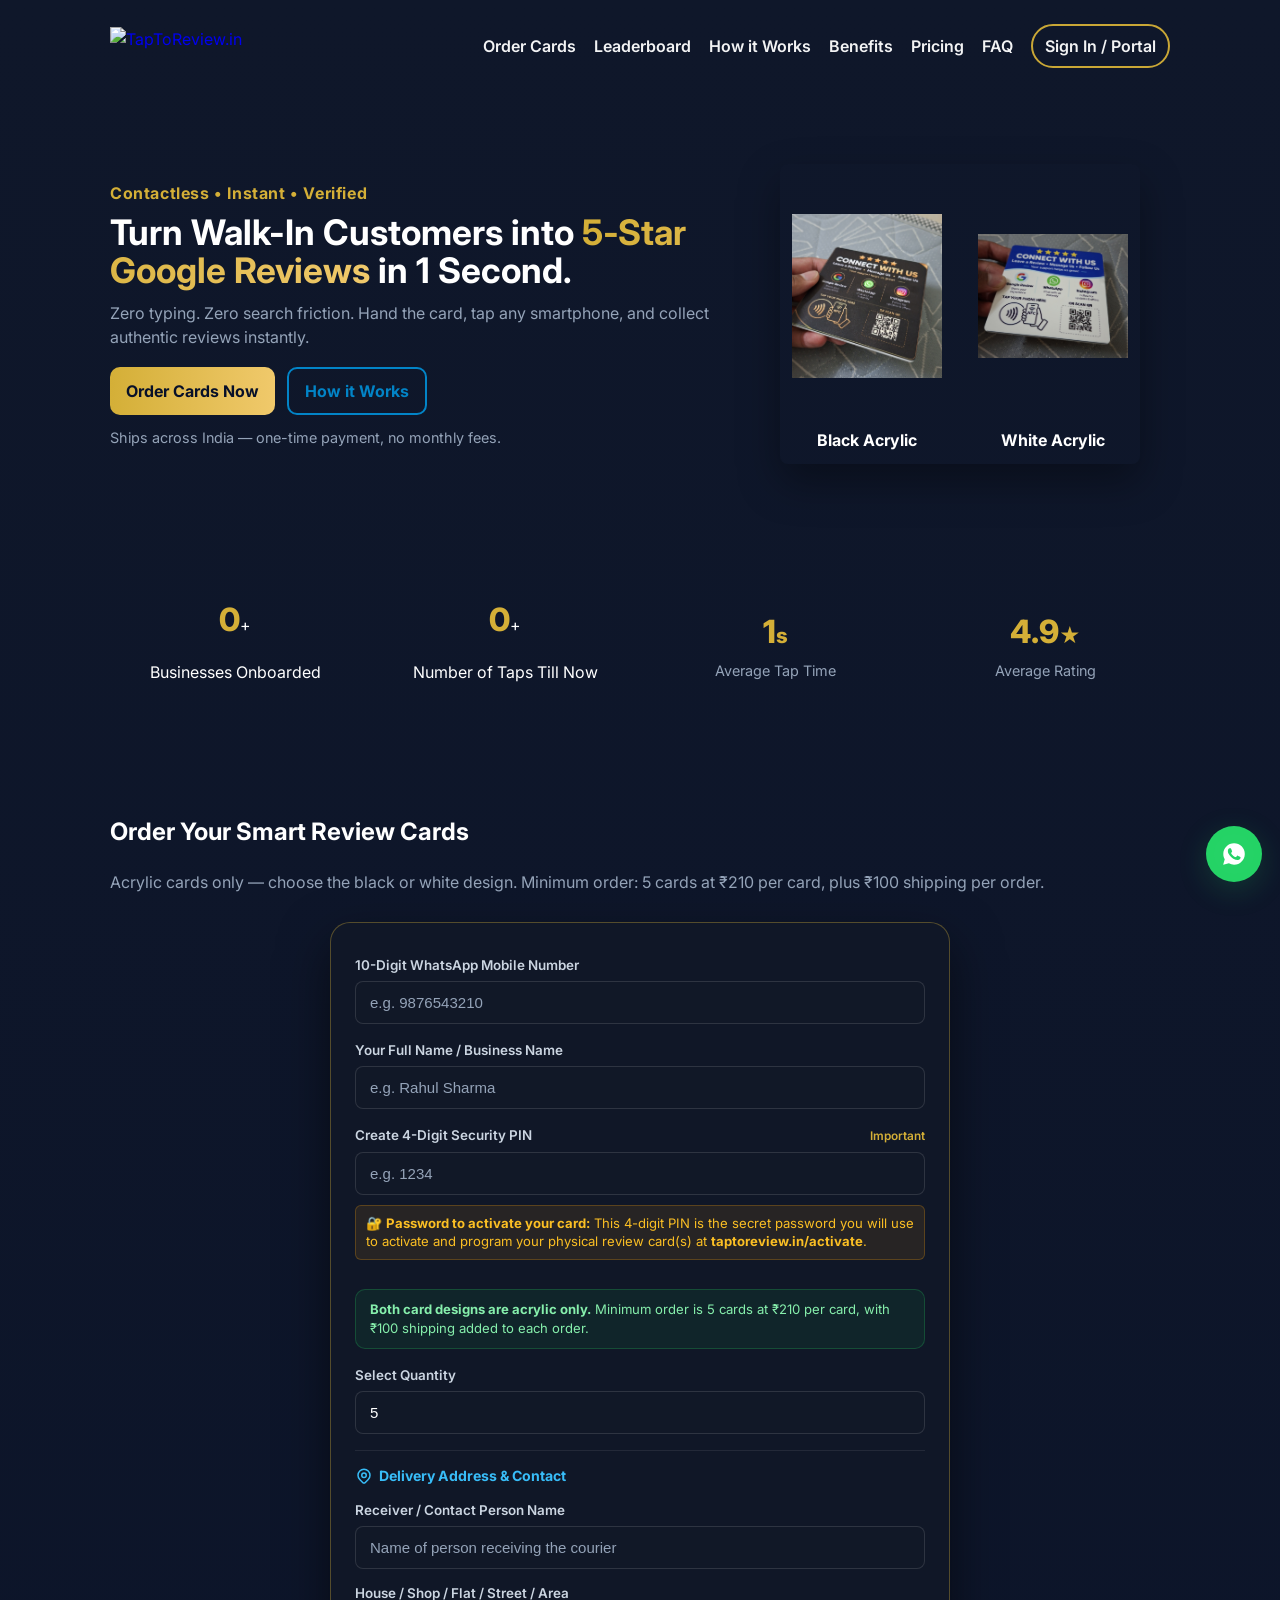
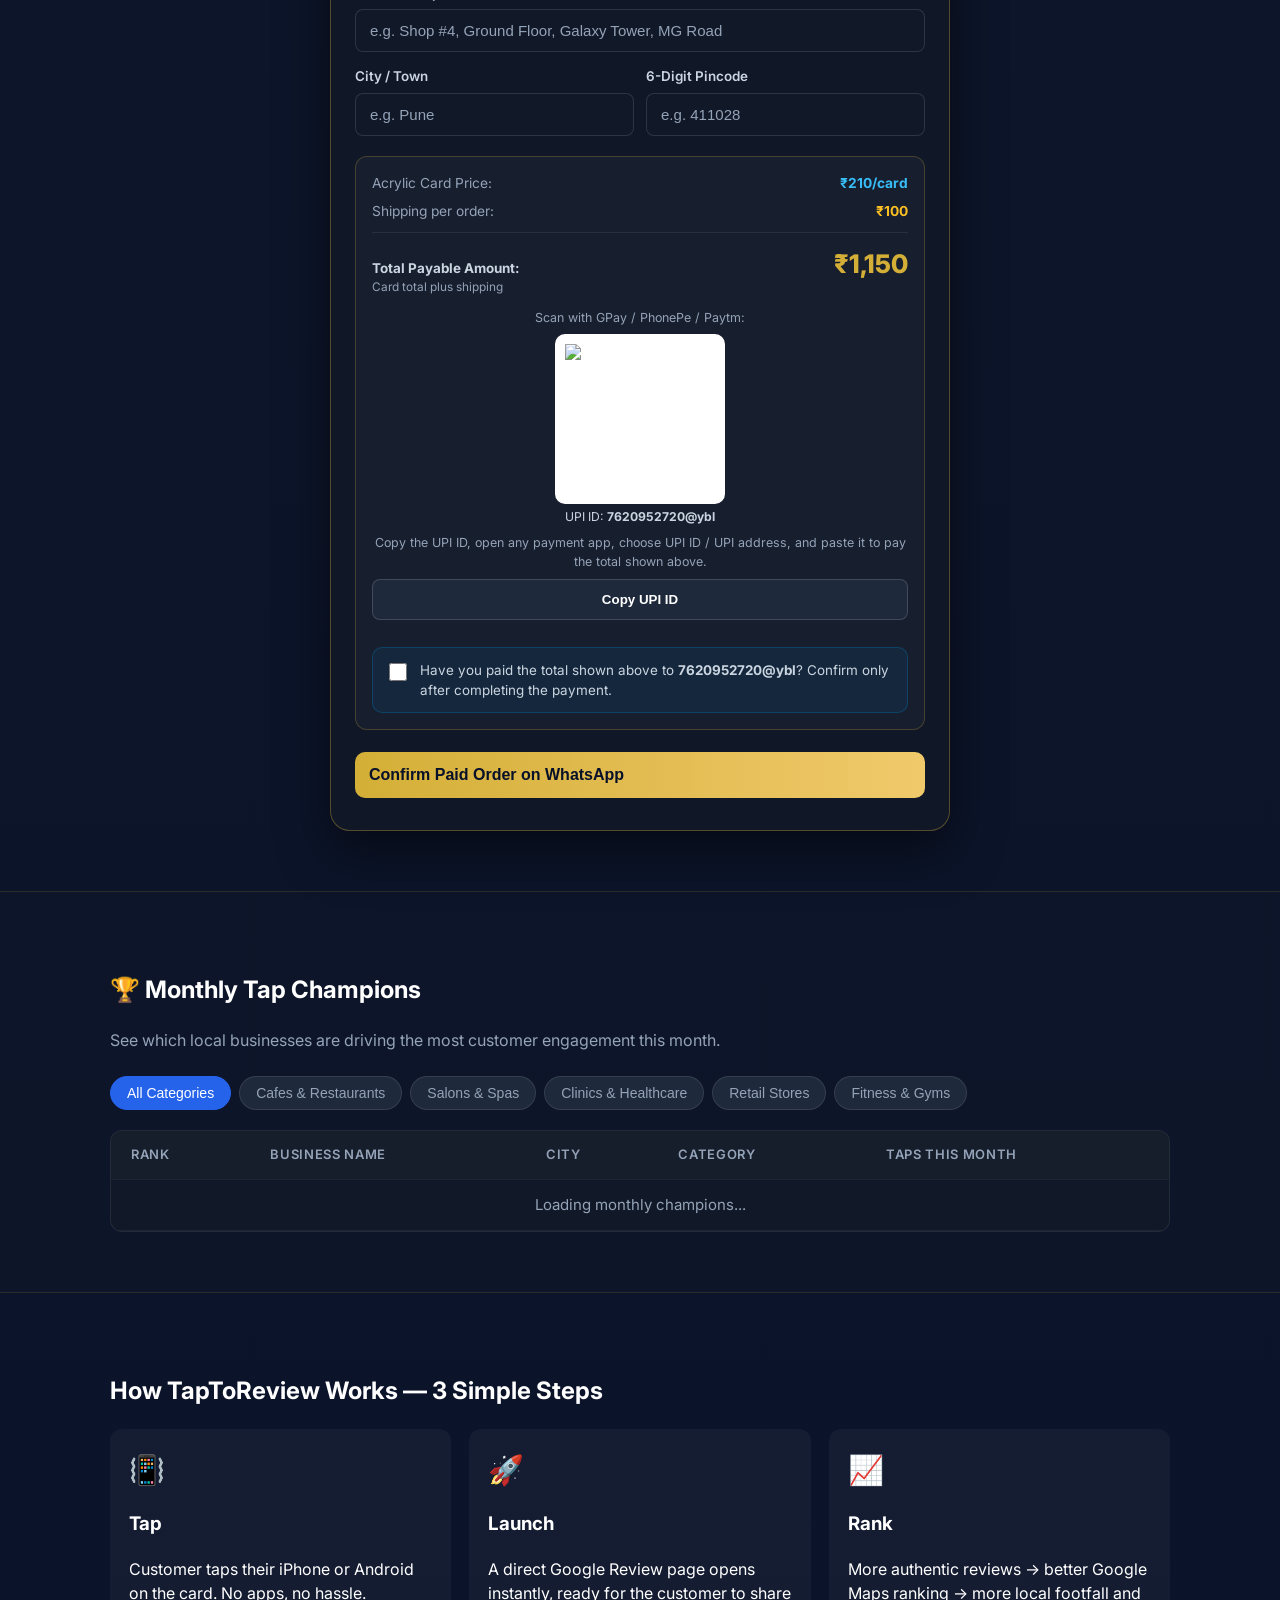
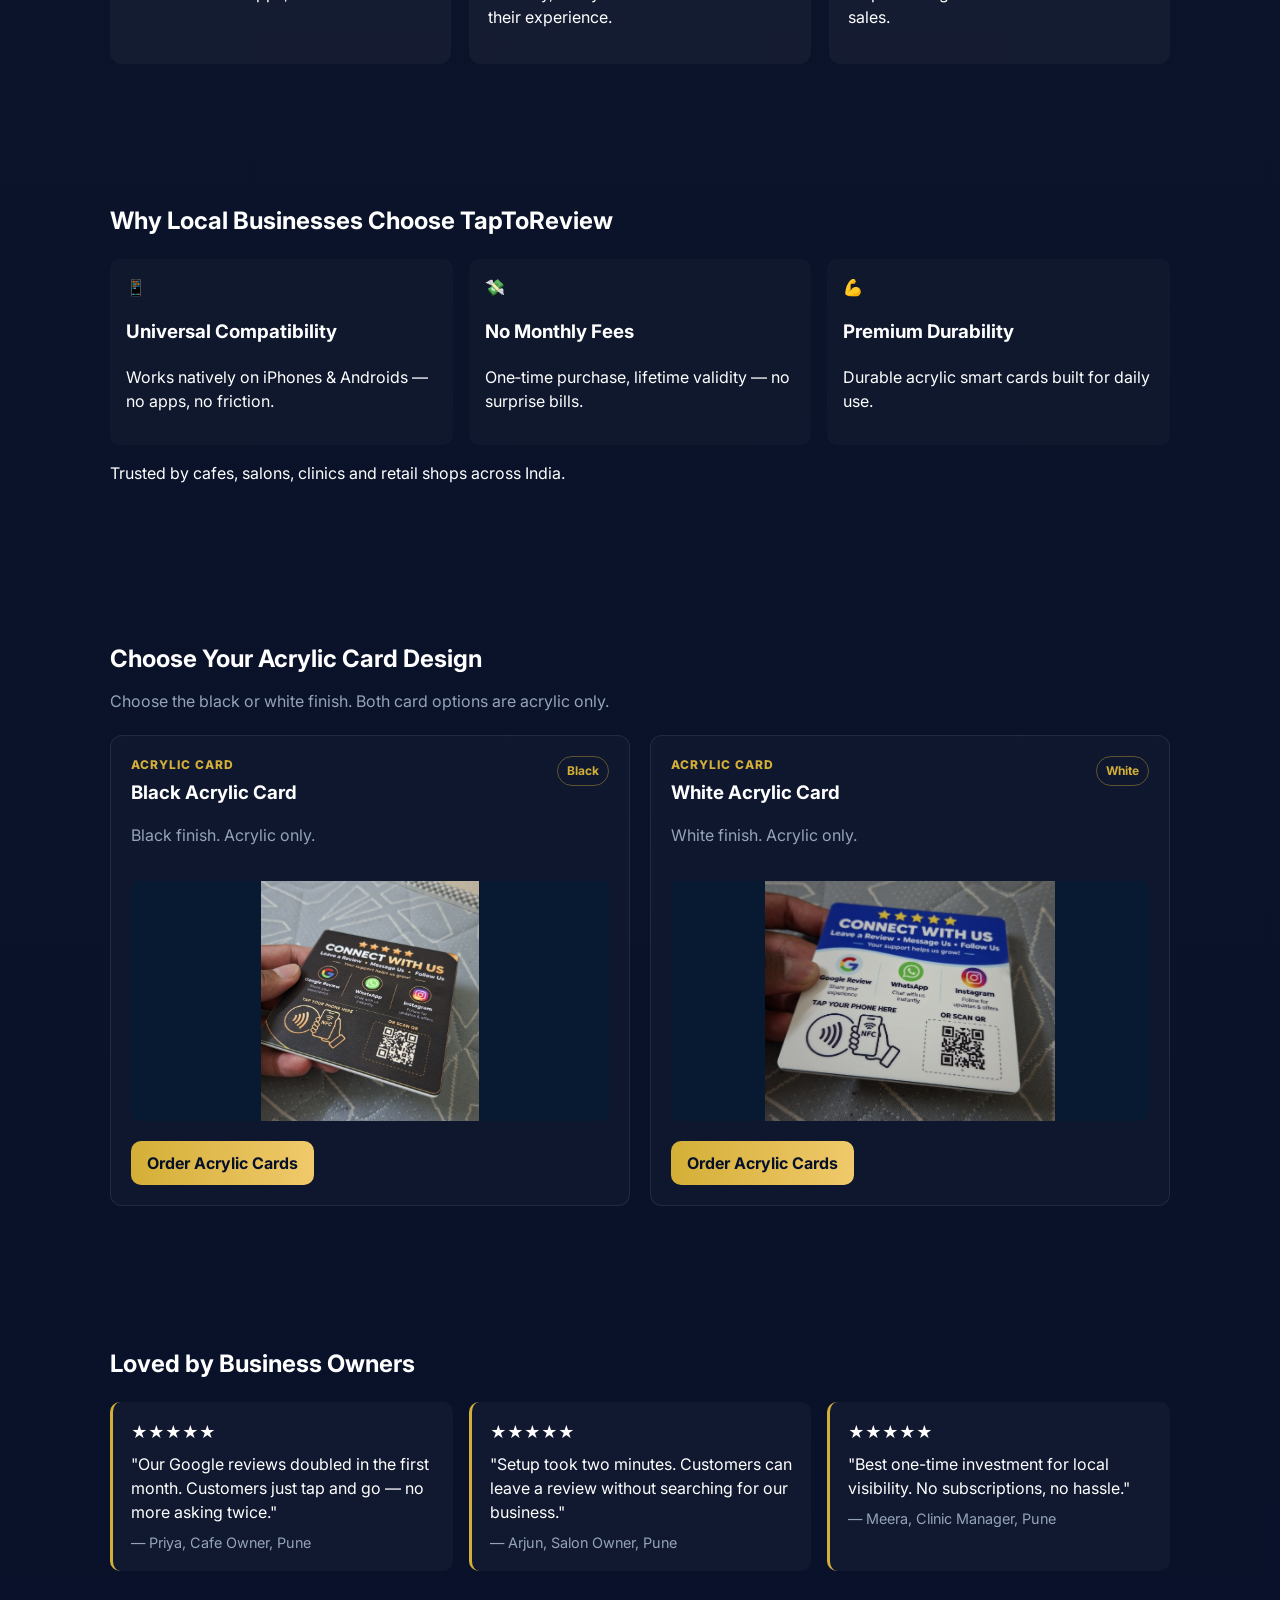
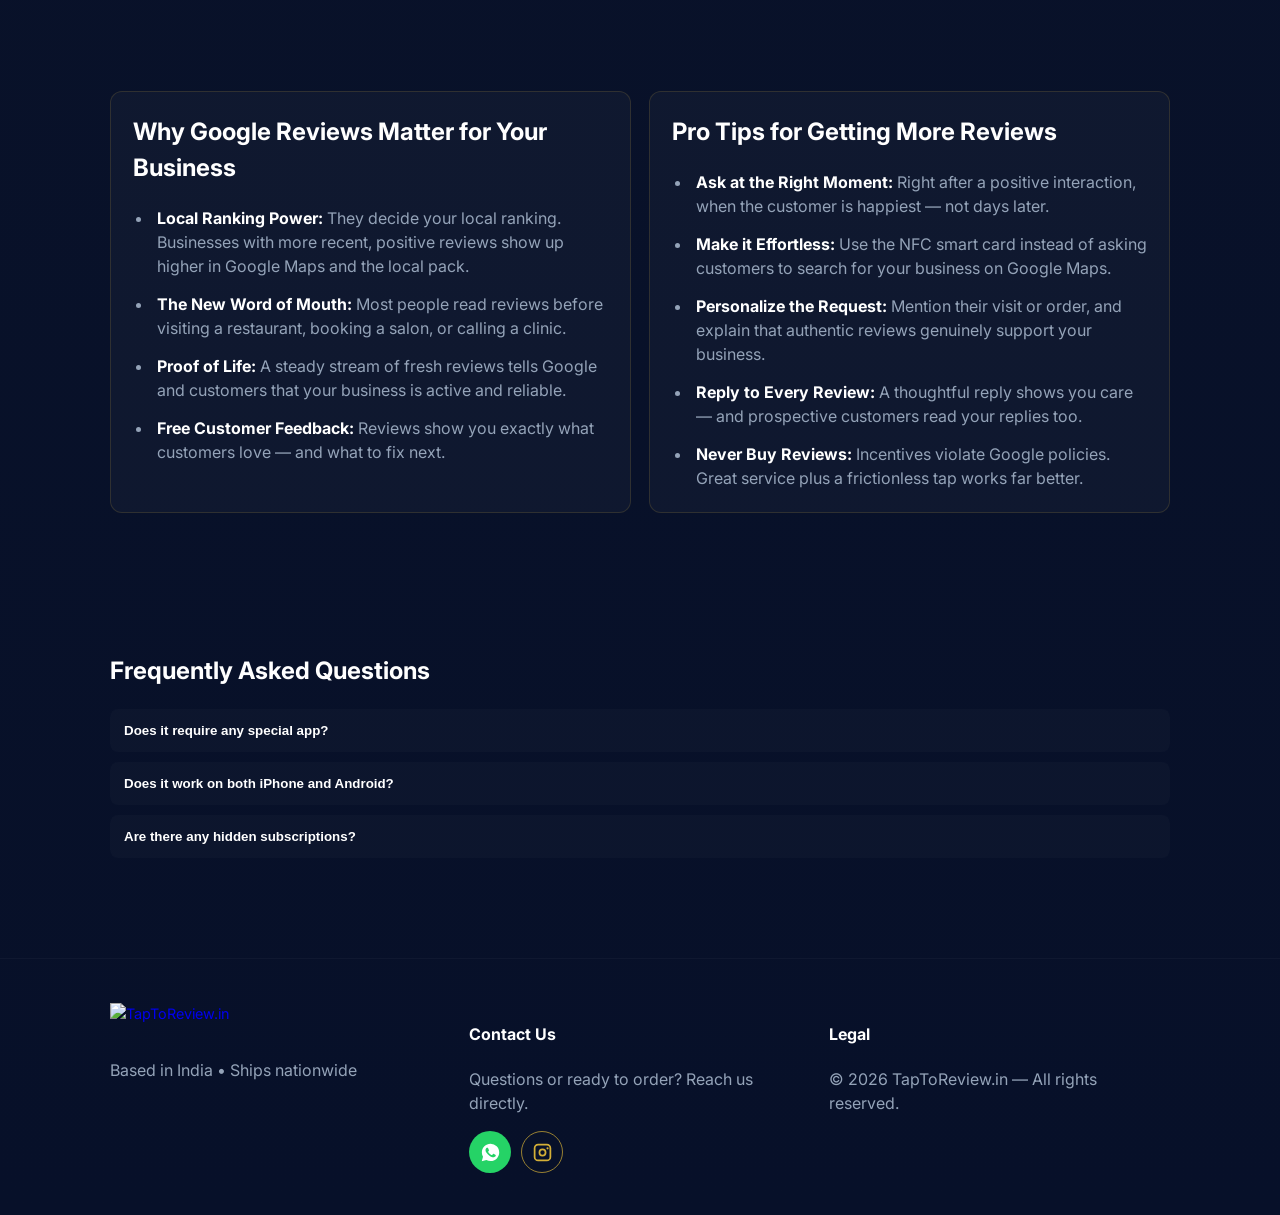
==== commit 00781275: "check phone number and remove the upi direct pay button. Keeping just the UPI id" ====
--- a/index.html
+++ b/index.html
@@ -112,15 +112,6 @@
           
           <form id="homeOrderForm" style="display: grid; gap: 16px; text-align: left;">
             
-            <!-- Reseller / Existing User Checkbox -->
-            <div style="background: rgba(2, 132, 199, 0.1); border: 1px solid rgba(2, 132, 199, 0.3); border-radius: 10px; padding: 12px 14px; display: flex; align-items: center; gap: 10px;">
-              <input type="checkbox" id="isResellerCheck" style="width: 18px; height: 18px; accent-color: #d4af37; cursor: pointer;">
-              <label for="isResellerCheck" style="font-size: 0.88rem; font-weight: 600; color: #38bdf8; cursor: pointer; margin: 0;">
-                I am already an existing registered partner / customer
-              </label>
-            </div>
-
-            <!-- 10-Digit Mobile Input -->
             <div style="display: flex; flex-direction: column; gap: 6px;">
               <label style="font-size: 0.84rem; font-weight: 600; color: #cbd5e1;">10-Digit WhatsApp Mobile Number</label>
               <input type="tel" id="orderCustPhone" placeholder="e.g. 9876543210" maxlength="10" required style="width: 100%; background: #111827; border: 1px solid rgba(255, 255, 255, 0.12); border-radius: 8px; padding: 12px 14px; color: #fff; font-size: 0.94rem; outline: none;">
@@ -221,16 +212,22 @@
                 <div style="background: #fff; padding: 10px; border-radius: 10px; display: inline-block;">
                   <img id="homeUpiQr" style="width: 150px; height: 150px; display: block;" alt="UPI QR Code" src="">
                 </div>
-                <div style="font-size: 0.76rem; color: #cbd5e1; margin-top: 4px;">UPI ID: <strong>7620952720@ybl</strong></div>
-              </div>
-
-              <a id="btnHomeUpiPay" href="#" class="btn" style="width: 100%; background: linear-gradient(135deg, #10b981 0%, #059669 100%); color: #fff; font-weight: 700; padding: 12px; border-radius: 8px; text-decoration: none; display: flex; justify-content: center; align-items: center; gap: 6px; box-shadow: 0 4px 14px rgba(16, 185, 129, 0.25);">
-                ⚡ Pay via UPI App (GPay / PhonePe / Paytm)
-              </a>
-            </div>
-
-            <button type="submit" id="btnSubmitHomeOrder" class="btn btn-primary" style="width: 100%; padding: 14px; font-size: 1rem; margin-top: 6px;">
-              Place Order & Confirm on WhatsApp
+                <div style="font-size: 0.76rem; color: #cbd5e1; margin-top: 4px;">UPI ID: <strong id="homeUpiId">7620952720@ybl</strong></div>
+                <p style="font-size: 0.78rem; color: #94a3b8; margin: 8px 0;">Copy the UPI ID, open any payment app, choose UPI ID / UPI address, and paste it to pay the total shown above.</p>
+                <button type="button" id="btnCopyHomeUpiId" class="btn" style="width: 100%; background: #1e293b; color: #fff; font-weight: 700; padding: 12px; border: 1px solid rgba(255, 255, 255, 0.15); border-radius: 8px; justify-content: center;">
+                  Copy UPI ID
+                </button>
+                <div id="homeUpiCopyFeedback" role="status" style="font-size: 0.78rem; color: #86efac; min-height: 1em;"></div>
+              </div>
+
+              <label style="display: flex; align-items: flex-start; gap: 10px; margin-top: 14px; padding: 12px; background: rgba(2, 132, 199, 0.1); border: 1px solid rgba(2, 132, 199, 0.3); border-radius: 10px; color: #cbd5e1; font-size: 0.84rem;">
+                <input type="checkbox" id="homePaymentConfirmed" style="width: 18px; height: 18px; flex: 0 0 auto; accent-color: #d4af37;">
+                <span>Have you paid the total shown above to <strong>7620952720@ybl</strong>? Confirm only after completing the payment.</span>
+              </label>
+            </div>
+
+            <button type="submit" id="btnSubmitHomeOrder" class="btn btn-primary" disabled style="width: 100%; padding: 14px; font-size: 1rem; margin-top: 6px;">
+              Confirm Paid Order on WhatsApp
             </button>
 
             <div id="homeOrderToast" style="display: none; padding: 10px; border-radius: 8px; font-size: 0.88rem; text-align: center; margin-top: 6px;"></div>
@@ -521,7 +518,6 @@
       const supabaseKey = 'eyJhbGciOiJIUzI1NiIsInR5cCI6IkpXVCJ9.eyJpc3MiOiJzdXBhYmFzZSIsInJlZiI6InphdnNwbXFqbXJpbmZ4ZW5ib3N6Iiwicm9sZSI6ImFub24iLCJpYXQiOjE3ODg0NTkzOTksImV4cCI6MjEwNDAzNTM5OX0.7K-EFRRgLmLOh8BltHDH0qh61TDLbLlzCjJ5jBMXCc8';
       const localSupabase = window.supabase.createClient(supabaseUrl, supabaseKey);
 
-      const isResellerCheck = document.getElementById('isResellerCheck');
       const groupName = document.getElementById('groupName');
       const groupPin = document.getElementById('groupPin');
       const custName = document.getElementById('orderCustName');
@@ -539,7 +535,9 @@
       const amountEl = document.getElementById('homeOrderAmount');
       const rateNoteEl = document.getElementById('homeOrderRateNote');
       const qrEl = document.getElementById('homeUpiQr');
-      const payLinkEl = document.getElementById('btnHomeUpiPay');
+      const copyUpiButton = document.getElementById('btnCopyHomeUpiId');
+      const copyUpiFeedback = document.getElementById('homeUpiCopyFeedback');
+      const paymentConfirmed = document.getElementById('homePaymentConfirmed');
       const form = document.getElementById('homeOrderForm');
       const submitBtn = document.getElementById('btnSubmitHomeOrder');
       const toast = document.getElementById('homeOrderToast');
@@ -547,6 +545,10 @@
       let isPartnerVerified = false;
       let verifiedPartnerName = '';
       let isShipNameManuallyEdited = false;
+      let partnerLookupStatus = 'incomplete';
+      let verifiedPhone = '';
+      let partnerLookupSequence = 0;
+      let lastQuotedTotal = null;
 
       function getOrderTotal(quantity) {
         return quantity * CARD_PRICE + SHIPPING_FEE;
@@ -556,96 +558,140 @@
         const qty = Number(packSelect.value);
         if (!Number.isInteger(qty) || qty < MIN_ORDER_QUANTITY) {
           amountEl.textContent = '—';
-          payLinkEl.removeAttribute('href');
           qrEl.removeAttribute('src');
+          lastQuotedTotal = null;
+          paymentConfirmed.checked = false;
+          updateSubmitAvailability();
           return;
         }
 
         const total = getOrderTotal(qty);
+        if (lastQuotedTotal !== null && lastQuotedTotal !== total) {
+          paymentConfirmed.checked = false;
+        }
+        lastQuotedTotal = total;
         amountEl.textContent = `₹${total.toLocaleString('en-IN')}`;
         rateNoteEl.textContent = `₹${CARD_PRICE}/card`;
 
         const nameVal = verifiedPartnerName || custName.value.trim() || 'Customer';
         const note = encodeURIComponent(`TapToReview ${qty} Cards - ${nameVal}`);
         const upiUri = `upi://pay?pa=${ADMIN_UPI_ID}&pn=TapToReview&am=${total}&cu=INR&tn=${note}`;
-        payLinkEl.href = upiUri;
         qrEl.src = `https://api.qrserver.com/v1/create-qr-code/?size=180x180&margin=2&data=${encodeURIComponent(upiUri)}`;
+        updateSubmitAvailability();
       }
 
-      // Check partner registration in Supabase database
+      function updateSubmitAvailability() {
+        const partnerStatusReady = partnerLookupStatus === 'new' || partnerLookupStatus === 'registered';
+        submitBtn.disabled = !paymentConfirmed.checked || !partnerStatusReady;
+      }
+
+      function showNewCustomerFields() {
+        groupPin.style.display = 'flex';
+        custPin.setAttribute('required', 'true');
+        groupName.style.display = 'flex';
+        custName.setAttribute('required', 'true');
+      }
+
+      function showRegisteredPartner(name) {
+        groupPin.style.display = 'none';
+        custPin.removeAttribute('required');
+        custPin.value = '';
+        groupName.style.display = 'none';
+        custName.removeAttribute('required');
+        verifiedPartnerName = name;
+        isPartnerVerified = true;
+        if (!isShipNameManuallyEdited) {
+          shipNameInput.value = name;
+        }
+      }
+
       async function validatePartnerPhone() {
+        const requestSequence = ++partnerLookupSequence;
         const rawDigits = custPhone.value.replace(/\D/g, '');
-        if (rawDigits.length < 10) {
+        const cleanPhone = rawDigits.slice(-10);
+        const wasRegistered = partnerLookupStatus === 'registered';
+        if (wasRegistered) {
+          custName.value = '';
+          verifiedPartnerName = '';
+          if (!isShipNameManuallyEdited) shipNameInput.value = '';
+        }
+        isPartnerVerified = false;
+        verifiedPhone = '';
+        if (rawDigits.length !== 10) {
+          partnerLookupStatus = 'incomplete';
+          showNewCustomerFields();
           phoneFeedback.style.display = 'block';
           phoneFeedback.style.color = '#94a3b8';
-          phoneFeedback.textContent = 'Enter your 10-digit registered number...';
-          isPartnerVerified = false;
-          submitBtn.disabled = true;
-          return;
-        }
-
-        const cleanPhone = rawDigits.slice(-10);
+          phoneFeedback.textContent = 'Enter a 10-digit number to check for an existing partner account.';
+          updateSubmitAvailability();
+          return;
+        }
+
+        partnerLookupStatus = 'checking';
+        showNewCustomerFields();
+        updateSubmitAvailability();
         phoneFeedback.style.display = 'block';
         phoneFeedback.style.color = '#38bdf8';
         phoneFeedback.textContent = 'Checking partner records...';
 
-        const { data, error } = await localSupabase.rpc('check_reseller_phone', {
-          p_phone: cleanPhone
-        });
-
-        if (error || !data?.exists) {
+        let result;
+        try {
+          result = await localSupabase.rpc('check_reseller_phone', {
+            p_phone: cleanPhone
+          });
+        } catch (error) {
+          if (requestSequence !== partnerLookupSequence) return;
           isPartnerVerified = false;
           verifiedPartnerName = '';
+          verifiedPhone = '';
+          partnerLookupStatus = 'error';
           phoneFeedback.style.color = '#f87171';
-          phoneFeedback.textContent = '✕ Number not found in partner records. Please check the number or uncheck the box above to register as a new customer.';
-          submitBtn.disabled = true;
-        } else {
-          isPartnerVerified = true;
-          verifiedPartnerName = data.name;
-          phoneFeedback.style.color = '#4ade80';
-          phoneFeedback.textContent = `✓ Partner Verified: Welcome back, ${data.name}!`;
-          submitBtn.disabled = false;
-
-          if (!isShipNameManuallyEdited && !shipNameInput.value) {
-            shipNameInput.value = data.name;
-          }
-          updatePricing();
-        }
-      }
-
-      custPhone.addEventListener('input', () => {
-        if (isResellerCheck.checked) {
-          validatePartnerPhone();
-        } else {
-          phoneFeedback.style.display = 'none';
-          submitBtn.disabled = false;
-        }
-      });
-
-      isResellerCheck.addEventListener('change', () => {
-        if (isResellerCheck.checked) {
-          groupPin.style.display = 'none';
-          custPin.removeAttribute('required');
-          custPin.value = '';
-          groupName.style.display = 'none';
-          custName.removeAttribute('required');
-          validatePartnerPhone();
-        } else {
-          groupPin.style.display = 'flex';
-          custPin.setAttribute('required', 'true');
-          groupName.style.display = 'flex';
-          custName.setAttribute('required', 'true');
-          phoneFeedback.style.display = 'none';
-          submitBtn.disabled = false;
+          phoneFeedback.textContent = 'Could not check partner records. Please try entering the number again.';
+          updateSubmitAvailability();
+          return;
+        }
+
+        if (requestSequence !== partnerLookupSequence) return;
+
+        const { data, error } = result;
+        if (error || typeof data?.exists !== 'boolean') {
           isPartnerVerified = false;
           verifiedPartnerName = '';
-          updatePricing();
-        }
-      });
+          verifiedPhone = '';
+          partnerLookupStatus = 'error';
+          phoneFeedback.style.color = '#f87171';
+          phoneFeedback.textContent = error?.message || 'Could not verify this number. Please try again.';
+        } else if (data.exists) {
+          if (typeof data.name !== 'string' || !data.name.trim()) {
+            isPartnerVerified = false;
+            verifiedPartnerName = '';
+            verifiedPhone = '';
+            partnerLookupStatus = 'error';
+            phoneFeedback.style.color = '#f87171';
+            phoneFeedback.textContent = 'Partner account found, but its name could not be loaded. Please contact support.';
+          } else {
+            partnerLookupStatus = 'registered';
+            verifiedPhone = cleanPhone;
+            showRegisteredPartner(data.name.trim());
+            phoneFeedback.style.color = '#4ade80';
+            phoneFeedback.textContent = `✓ Partner account found for ${data.name}. Your saved account will be used; no new PIN is needed.`;
+            updatePricing();
+          }
+        } else {
+          verifiedPartnerName = '';
+          partnerLookupStatus = 'new';
+          showNewCustomerFields();
+          phoneFeedback.style.color = '#fbbf24';
+          phoneFeedback.textContent = 'No partner account found. Enter your name and create a 4-digit activation PIN.';
+        }
+        updateSubmitAvailability();
+      }
+
+      custPhone.addEventListener('input', validatePartnerPhone);
 
       custName.addEventListener('input', () => {
         updatePricing();
-        if (!isResellerCheck.checked && !isShipNameManuallyEdited) {
+        if (partnerLookupStatus !== 'registered' && !isShipNameManuallyEdited) {
           shipNameInput.value = custName.value;
         }
       });
@@ -655,12 +701,34 @@
       });
 
       packSelect.addEventListener('input', updatePricing);
+      paymentConfirmed.addEventListener('change', updateSubmitAvailability);
+      copyUpiButton.addEventListener('click', async () => {
+        try {
+          if (navigator.clipboard && navigator.clipboard.writeText) {
+            await navigator.clipboard.writeText(ADMIN_UPI_ID);
+          } else {
+            const input = document.createElement('textarea');
+            input.value = ADMIN_UPI_ID;
+            input.setAttribute('readonly', '');
+            input.style.position = 'fixed';
+            input.style.opacity = '0';
+            document.body.appendChild(input);
+            input.select();
+            const copied = document.execCommand('copy');
+            input.remove();
+            if (!copied) throw new Error('Clipboard copy was rejected.');
+          }
+          copyUpiFeedback.textContent = 'UPI ID copied. Paste it into your payment app.';
+        } catch (error) {
+          copyUpiFeedback.textContent = `Could not copy automatically. Please copy this UPI ID manually: ${ADMIN_UPI_ID}`;
+        }
+      });
       updatePricing();
 
       // Submit Direct Order
       form.addEventListener('submit', async (e) => {
         e.preventDefault();
-        const isExisting = isResellerCheck.checked;
+        const isExisting = partnerLookupStatus === 'registered';
         const name = isExisting ? verifiedPartnerName : custName.value.trim();
         const phone = custPhone.value.trim().replace(/\D/g, '');
         const pin = custPin.value.trim();
@@ -676,15 +744,25 @@
           return;
         }
 
+        if (!paymentConfirmed.checked) {
+          showMsg('Please complete the UPI payment and confirm it before placing your order.', true);
+          return;
+        }
+
         const total = getOrderTotal(qty);
 
-        if (phone.length < 10) {
+        if (!/^\d{10}$/.test(phone)) {
           showMsg('Please enter a valid 10-digit mobile number.', true);
           return;
         }
 
-        if (isExisting && !isPartnerVerified) {
-          showMsg('Please enter a registered partner mobile number before ordering.', true);
+        if (partnerLookupStatus === 'checking' || partnerLookupStatus === 'incomplete' || partnerLookupStatus === 'error') {
+          showMsg('Please wait for the phone number partner check to complete successfully.', true);
+          return;
+        }
+
+        if (isExisting && (!isPartnerVerified || verifiedPhone !== phone)) {
+          showMsg('The registered partner check does not match this phone number. Please check the number again.', true);
           return;
         }
 
@@ -719,19 +797,28 @@
         submitBtn.textContent = 'Processing order...';
         showMsg('Placing your order...');
 
-        const { data, error } = await localSupabase.rpc('place_direct_order', {
-          p_is_existing: isExisting,
-          p_name: name,
-          p_phone: phone,
-          p_pin: pin,
-          p_quantity: qty,
-          p_notes: combinedShippingAddress,
-          p_total_amount: total
-        });
-
-        submitBtn.disabled = false;
-        submitBtn.textContent = 'Place Order & Confirm on WhatsApp';
-
+        let orderResult;
+        try {
+          orderResult = await localSupabase.rpc('place_direct_order', {
+            p_is_existing: isExisting,
+            p_name: name,
+            p_phone: phone,
+            p_pin: isExisting ? '' : pin,
+            p_quantity: qty,
+            p_notes: combinedShippingAddress,
+            p_total_amount: total
+          });
+        } catch (error) {
+          submitBtn.textContent = 'Confirm Paid Order on WhatsApp';
+          updateSubmitAvailability();
+          showMsg('Could not submit the order due to a connection problem. Please try again.', true);
+          return;
+        }
+
+        updateSubmitAvailability();
+        submitBtn.textContent = 'Confirm Paid Order on WhatsApp';
+
+        const { data, error } = orderResult;
         if (error || !data?.success) {
           showMsg(data?.message || error?.message || 'Failed to place order.', true);
           return;
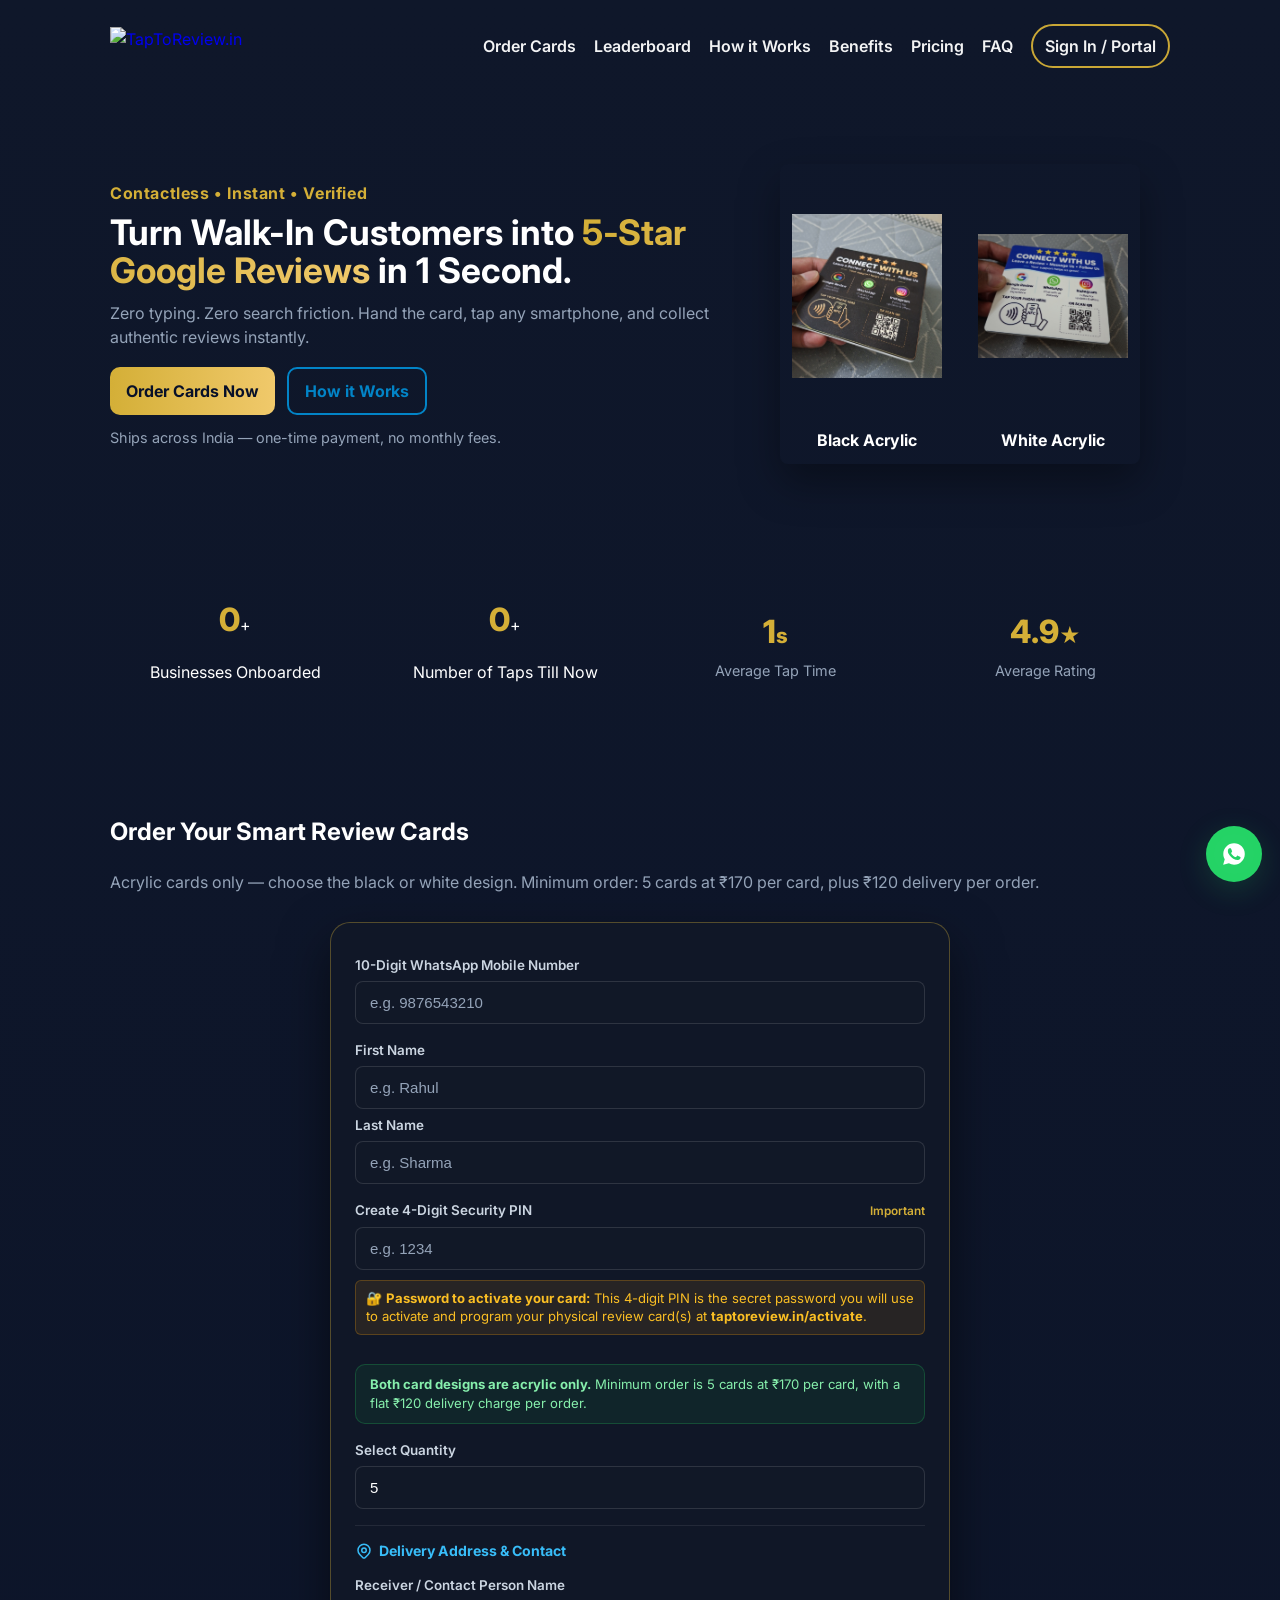
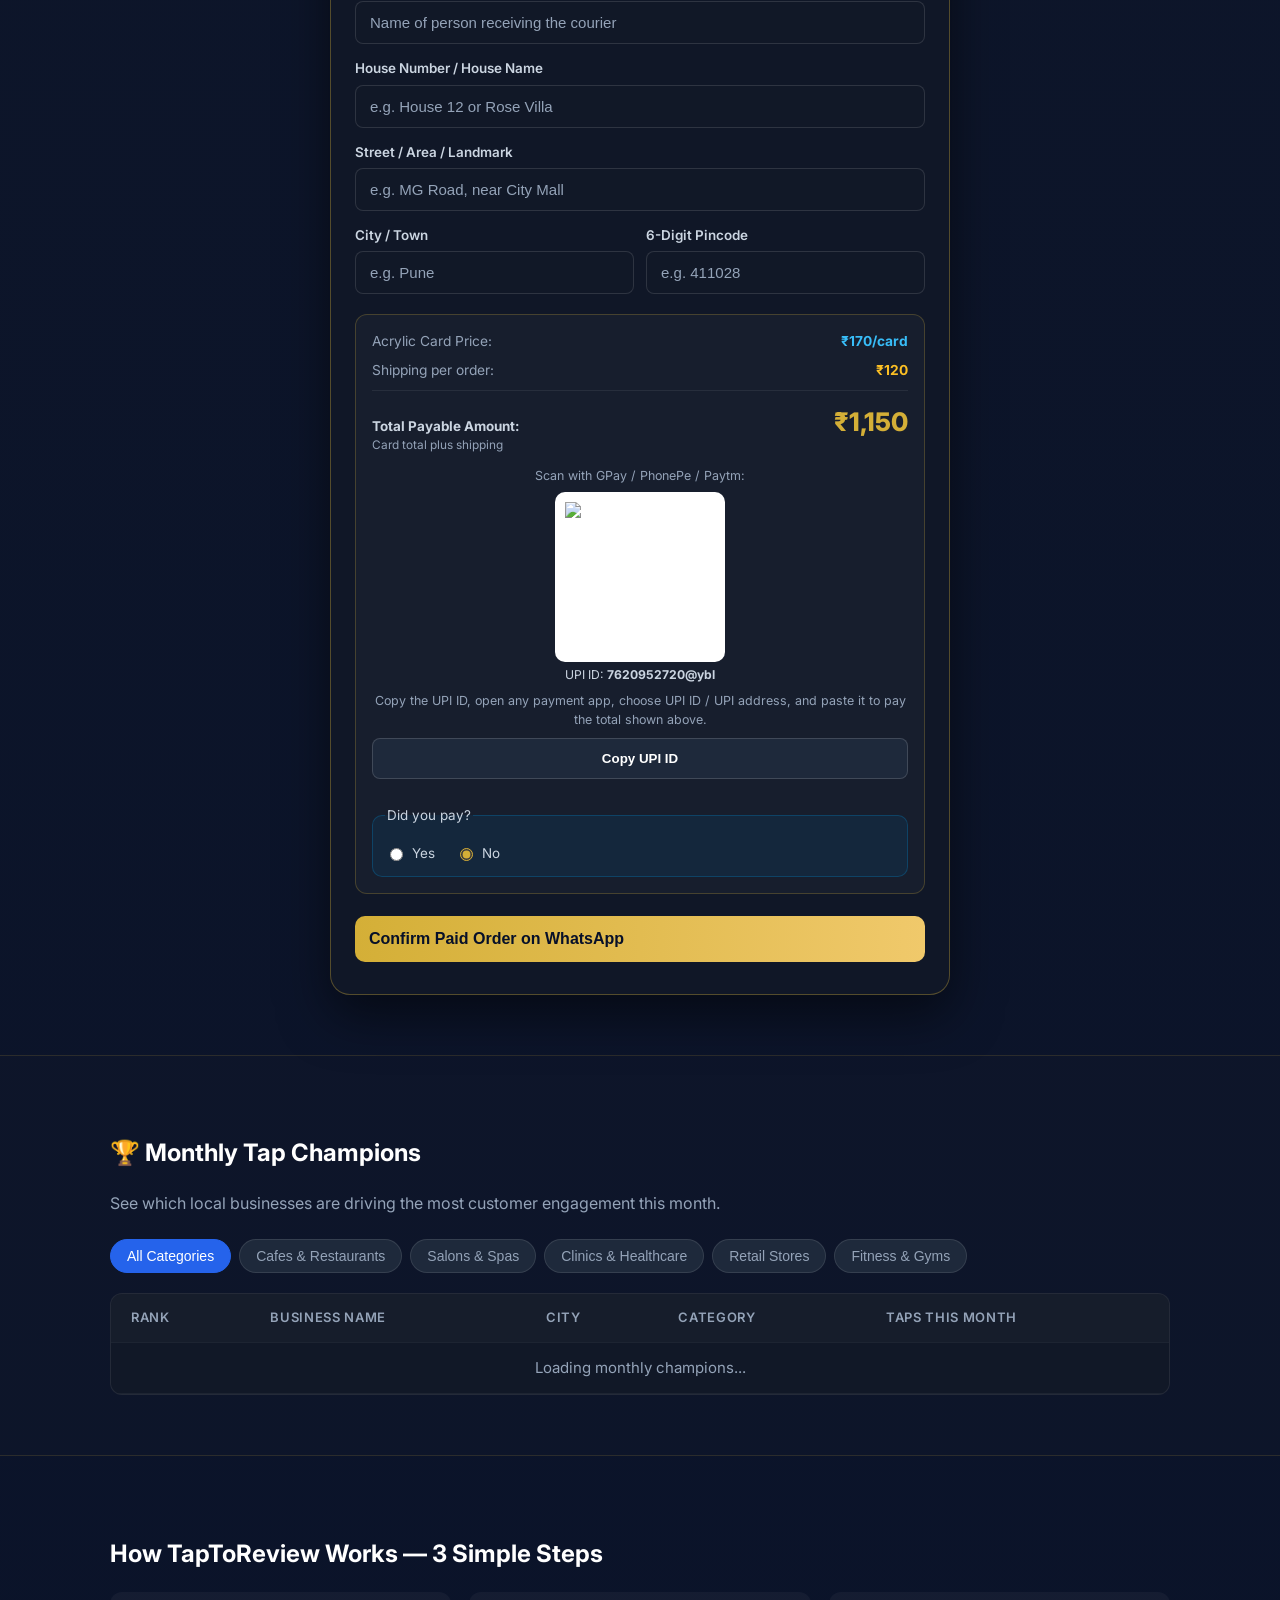
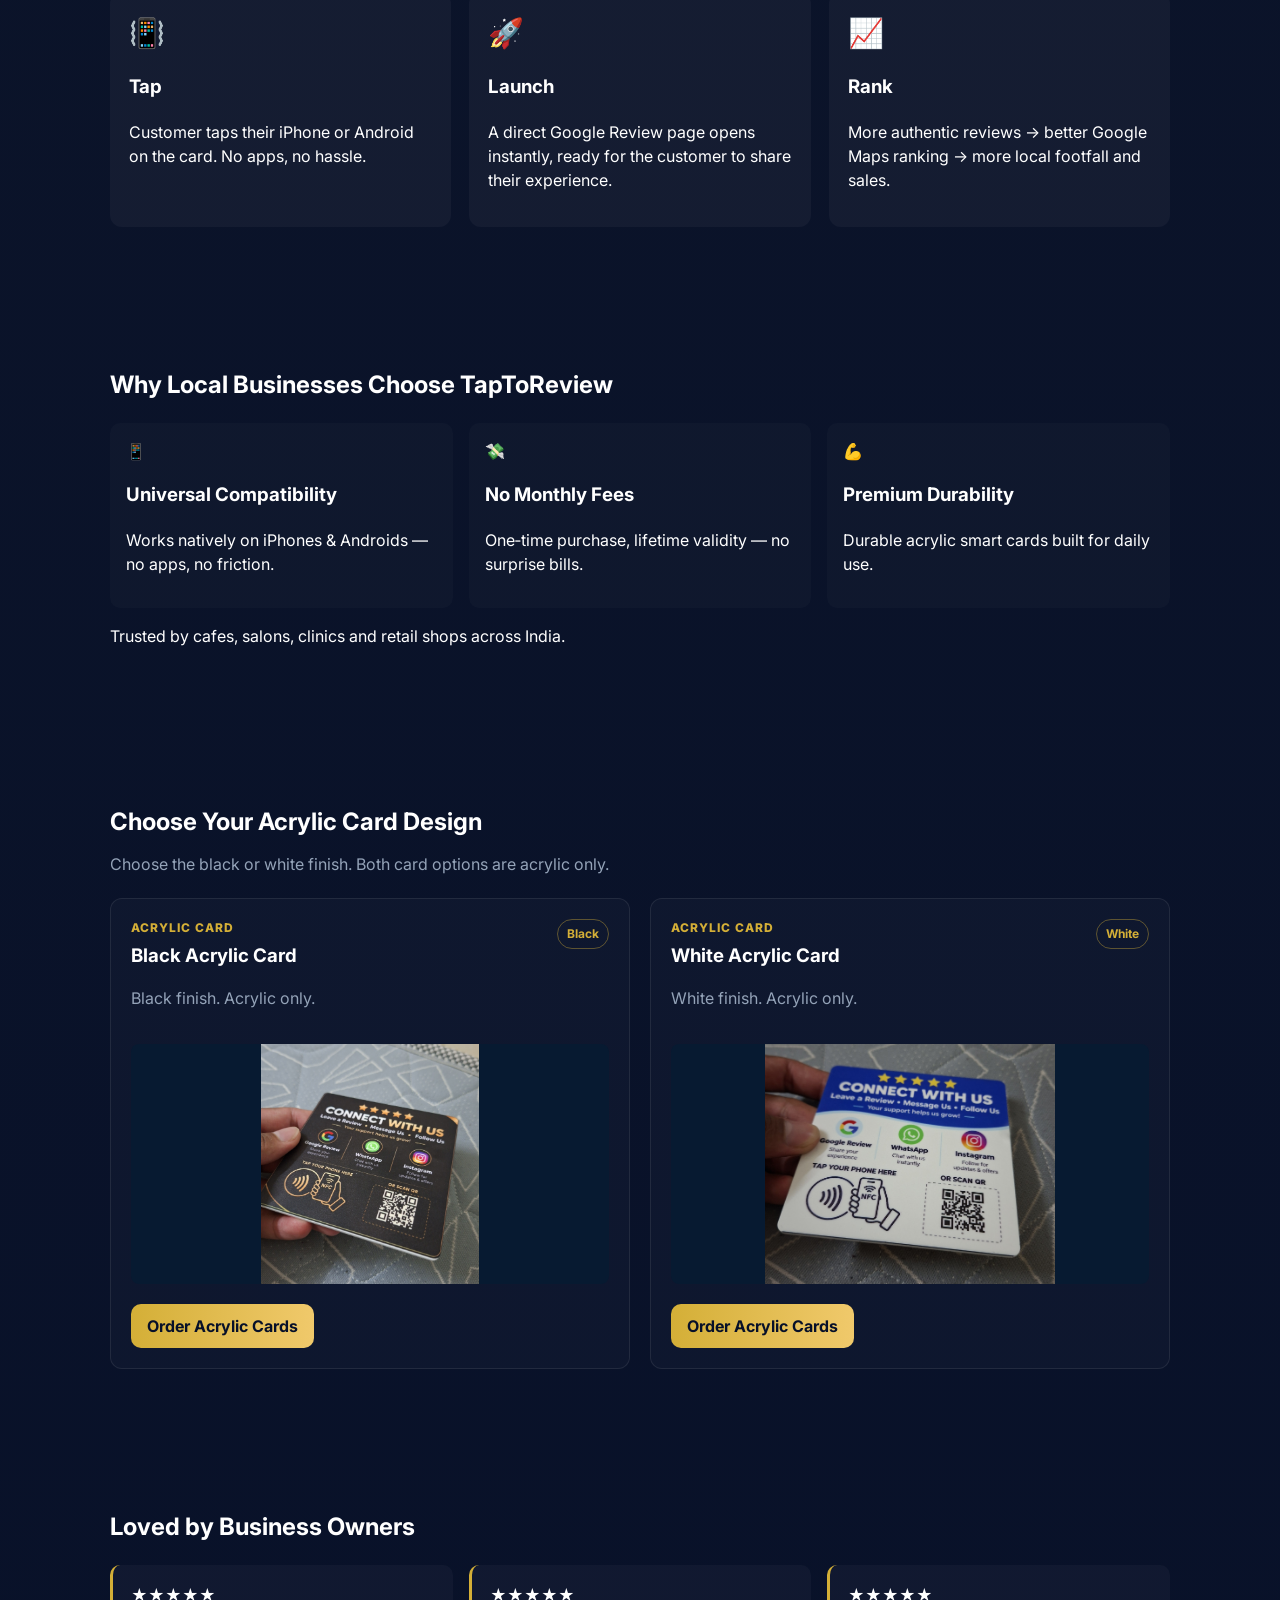
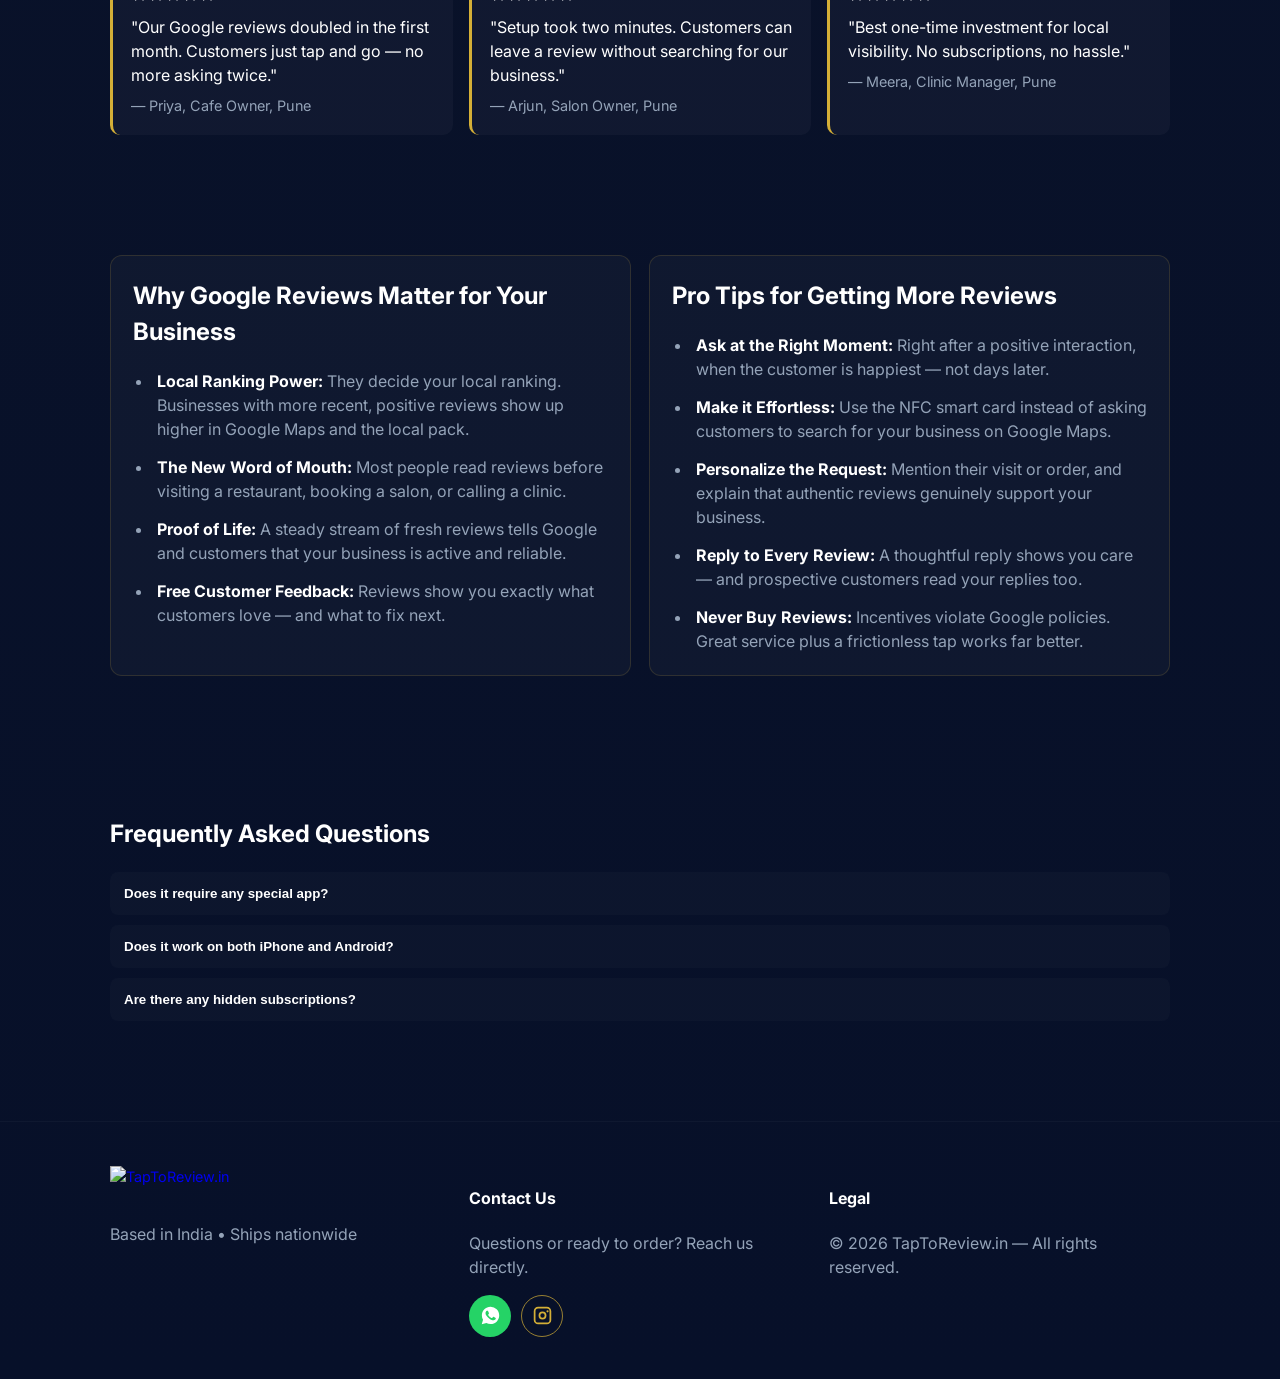
==== commit 78849e83: "update payment logic" ====
--- a/index.html
+++ b/index.html
@@ -106,7 +106,7 @@
     <section id="order" class="section order" style="padding-top: 10px;">
       <div class="container">
         <h2 class="reveal">Order Your Smart Review Cards</h2>
-        <p class="muted reveal">Acrylic cards only — choose the black or white design. Minimum order: 5 cards at ₹210 per card, plus ₹100 shipping per order.</p>
+        <p class="muted reveal">Acrylic cards only — choose the black or white design. Minimum order: 5 cards at ₹170 per card, plus ₹120 delivery per order.</p>
 
         <div class="card reveal" style="max-width: 620px; margin: 28px auto 0; background: rgba(17, 24, 39, 0.9); border: 1px solid rgba(212, 175, 55, 0.35); border-radius: 20px; padding: 32px 24px; box-shadow: 0 20px 50px rgba(0, 0, 0, 0.5);">
           
@@ -119,10 +119,11 @@
               <div id="phoneFeedback" style="font-size: 0.82rem; font-weight: 600; display: none; margin-top: 2px;"></div>
             </div>
 
-            <!-- Customer Name (Hidden if verified reseller) -->
             <div id="groupName" style="display: flex; flex-direction: column; gap: 6px;">
-              <label style="font-size: 0.84rem; font-weight: 600; color: #cbd5e1;">Your Full Name / Business Name</label>
-              <input type="text" id="orderCustName" placeholder="e.g. Rahul Sharma" required style="width: 100%; background: #111827; border: 1px solid rgba(255, 255, 255, 0.12); border-radius: 8px; padding: 12px 14px; color: #fff; font-size: 0.94rem; outline: none;">
+              <label for="orderCustFirstName" style="font-size: 0.84rem; font-weight: 600; color: #cbd5e1;">First Name</label>
+              <input type="text" id="orderCustFirstName" placeholder="e.g. Rahul" autocomplete="given-name" required style="width: 100%; background: #111827; border: 1px solid rgba(255, 255, 255, 0.12); border-radius: 8px; padding: 12px 14px; color: #fff; font-size: 0.94rem; outline: none;">
+              <label for="orderCustLastName" style="font-size: 0.84rem; font-weight: 600; color: #cbd5e1;">Last Name</label>
+              <input type="text" id="orderCustLastName" placeholder="e.g. Sharma" autocomplete="family-name" required style="width: 100%; background: #111827; border: 1px solid rgba(255, 255, 255, 0.12); border-radius: 8px; padding: 12px 14px; color: #fff; font-size: 0.94rem; outline: none;">
             </div>
 
             <!-- 4-Digit Security PIN (Hidden if verified reseller) -->
@@ -139,7 +140,7 @@
 
             <!-- Order pricing -->
             <div style="background: rgba(34, 197, 94, 0.08); border: 1px solid rgba(34, 197, 94, 0.25); border-radius: 10px; padding: 10px 14px; font-size: 0.82rem; color: #86efac; line-height: 1.45;">
-              <strong>Both card designs are acrylic only.</strong> Minimum order is 5 cards at ₹210 per card, with ₹100 shipping added to each order.
+              <strong>Both card designs are acrylic only.</strong> Minimum order is 5 cards at ₹170 per card, with a flat ₹120 delivery charge per order.
             </div>
 
             <div style="display: flex; flex-direction: column; gap: 6px;">
@@ -163,10 +164,15 @@
                 <input type="text" id="orderShipName" placeholder="Name of person receiving the courier" required style="width: 100%; background: #111827; border: 1px solid rgba(255, 255, 255, 0.12); border-radius: 8px; padding: 12px 14px; color: #fff; font-size: 0.94rem; outline: none;">
               </div>
 
-              <!-- Line 2: Street / Building / Shop Address -->
               <div style="display: flex; flex-direction: column; gap: 6px;">
-                <label style="font-size: 0.84rem; font-weight: 600; color: #cbd5e1;">House / Shop / Flat / Street / Area</label>
-                <input type="text" id="orderShipAddress" placeholder="e.g. Shop #4, Ground Floor, Galaxy Tower, MG Road" required style="width: 100%; background: #111827; border: 1px solid rgba(255, 255, 255, 0.12); border-radius: 8px; padding: 12px 14px; color: #fff; font-size: 0.94rem; outline: none;">
+                <label for="orderShipHouse" style="font-size: 0.84rem; font-weight: 600; color: #cbd5e1;">House Number / House Name</label>
+                <input type="text" id="orderShipHouse" placeholder="e.g. House 12 or Rose Villa" autocomplete="address-line1" required style="width: 100%; background: #111827; border: 1px solid rgba(255, 255, 255, 0.12); border-radius: 8px; padding: 12px 14px; color: #fff; font-size: 0.94rem; outline: none;">
+              </div>
+
+              <!-- Street / Building / Shop Address -->
+              <div style="display: flex; flex-direction: column; gap: 6px;">
+                <label for="orderShipAddress" style="font-size: 0.84rem; font-weight: 600; color: #cbd5e1;">Street / Area / Landmark</label>
+                <input type="text" id="orderShipAddress" placeholder="e.g. MG Road, near City Mall" autocomplete="address-line2" required style="width: 100%; background: #111827; border: 1px solid rgba(255, 255, 255, 0.12); border-radius: 8px; padding: 12px 14px; color: #fff; font-size: 0.94rem; outline: none;">
               </div>
 
               <!-- Line 3 & 4: City and 6-Digit Pincode -->
@@ -188,13 +194,13 @@
               <!-- Effective Rate Breakdown -->
               <div style="display: flex; justify-content: space-between; align-items: center; margin-bottom: 8px; font-size: 0.86rem;">
                 <span style="color: #94a3b8;">Acrylic Card Price:</span>
-                <strong id="homeOrderRateNote" style="color: #38bdf8;">₹210/card</strong>
+                <strong id="homeOrderRateNote" style="color: #38bdf8;">₹170/card</strong>
               </div>
 
               <!-- Delivery Status Line -->
               <div style="display: flex; justify-content: space-between; align-items: center; margin-bottom: 12px; padding-bottom: 10px; border-bottom: 1px solid rgba(255, 255, 255, 0.07); font-size: 0.86rem;">
                 <span style="color: #94a3b8;">Shipping per order:</span>
-                <strong style="color: #fbbf24;">₹100</strong>
+                <strong style="color: #fbbf24;">₹120</strong>
               </div>
 
               <!-- Total Payable Amount -->
@@ -220,10 +226,19 @@
                 <div id="homeUpiCopyFeedback" role="status" style="font-size: 0.78rem; color: #86efac; min-height: 1em;"></div>
               </div>
 
-              <label style="display: flex; align-items: flex-start; gap: 10px; margin-top: 14px; padding: 12px; background: rgba(2, 132, 199, 0.1); border: 1px solid rgba(2, 132, 199, 0.3); border-radius: 10px; color: #cbd5e1; font-size: 0.84rem;">
-                <input type="checkbox" id="homePaymentConfirmed" style="width: 18px; height: 18px; flex: 0 0 auto; accent-color: #d4af37;">
-                <span>Have you paid the total shown above to <strong>7620952720@ybl</strong>? Confirm only after completing the payment.</span>
-              </label>
+              <fieldset style="margin: 14px 0 0; padding: 12px; background: rgba(2, 132, 199, 0.1); border: 1px solid rgba(2, 132, 199, 0.3); border-radius: 10px; color: #cbd5e1; font-size: 0.84rem;">
+                <legend>Did you pay?</legend>
+                <div style="display: flex; gap: 20px; padding-top: 6px;">
+                  <label style="display: inline-flex; align-items: center; gap: 6px;">
+                    <input type="radio" name="homePaymentConfirmed" value="yes" style="accent-color: #d4af37;">
+                    Yes
+                  </label>
+                  <label style="display: inline-flex; align-items: center; gap: 6px;">
+                    <input type="radio" name="homePaymentConfirmed" value="no" checked style="accent-color: #d4af37;">
+                    No
+                  </label>
+                </div>
+              </fieldset>
             </div>
 
             <button type="submit" id="btnSubmitHomeOrder" class="btn btn-primary" disabled style="width: 100%; padding: 14px; font-size: 1rem; margin-top: 6px;">
@@ -511,8 +526,8 @@
       const ADMIN_PHONE = '917620952720';
 
       const MIN_ORDER_QUANTITY = 5;
-      const CARD_PRICE = 210;
-      const SHIPPING_FEE = 100;
+      const CARD_PRICE = 170;
+      const SHIPPING_FEE = 120;
 
       const supabaseUrl = 'https://zavspmqjmrinfxenbosz.supabase.co';
       const supabaseKey = 'eyJhbGciOiJIUzI1NiIsInR5cCI6IkpXVCJ9.eyJpc3MiOiJzdXBhYmFzZSIsInJlZiI6InphdnNwbXFqbXJpbmZ4ZW5ib3N6Iiwicm9sZSI6ImFub24iLCJpYXQiOjE3ODg0NTkzOTksImV4cCI6MjEwNDAzNTM5OX0.7K-EFRRgLmLOh8BltHDH0qh61TDLbLlzCjJ5jBMXCc8';
@@ -520,13 +535,15 @@
 
       const groupName = document.getElementById('groupName');
       const groupPin = document.getElementById('groupPin');
-      const custName = document.getElementById('orderCustName');
+      const custFirstName = document.getElementById('orderCustFirstName');
+      const custLastName = document.getElementById('orderCustLastName');
       const custPin = document.getElementById('orderCustPin');
       const custPhone = document.getElementById('orderCustPhone');
       const phoneFeedback = document.getElementById('phoneFeedback');
 
       // Structured Shipping Inputs
       const shipNameInput = document.getElementById('orderShipName');
+      const shipHouseInput = document.getElementById('orderShipHouse');
       const shipAddressInput = document.getElementById('orderShipAddress');
       const shipCityInput = document.getElementById('orderShipCity');
       const shipPincodeInput = document.getElementById('orderShipPincode');
@@ -537,7 +554,7 @@
       const qrEl = document.getElementById('homeUpiQr');
       const copyUpiButton = document.getElementById('btnCopyHomeUpiId');
       const copyUpiFeedback = document.getElementById('homeUpiCopyFeedback');
-      const paymentConfirmed = document.getElementById('homePaymentConfirmed');
+      const paymentOptions = document.querySelectorAll('input[name="homePaymentConfirmed"]');
       const form = document.getElementById('homeOrderForm');
       const submitBtn = document.getElementById('btnSubmitHomeOrder');
       const toast = document.getElementById('homeOrderToast');
@@ -554,26 +571,39 @@
         return quantity * CARD_PRICE + SHIPPING_FEE;
       }
 
+      function getCustomerName() {
+        return `${custFirstName.value.trim()} ${custLastName.value.trim()}`.trim();
+      }
+
+      function hasConfirmedPayment() {
+        return document.querySelector('input[name="homePaymentConfirmed"]:checked')?.value === 'yes';
+      }
+
+      function selectPaymentNo() {
+        const noOption = document.querySelector('input[name="homePaymentConfirmed"][value="no"]');
+        if (noOption) noOption.checked = true;
+      }
+
       function updatePricing() {
         const qty = Number(packSelect.value);
         if (!Number.isInteger(qty) || qty < MIN_ORDER_QUANTITY) {
           amountEl.textContent = '—';
           qrEl.removeAttribute('src');
           lastQuotedTotal = null;
-          paymentConfirmed.checked = false;
+          selectPaymentNo();
           updateSubmitAvailability();
           return;
         }
 
         const total = getOrderTotal(qty);
         if (lastQuotedTotal !== null && lastQuotedTotal !== total) {
-          paymentConfirmed.checked = false;
+          selectPaymentNo();
         }
         lastQuotedTotal = total;
         amountEl.textContent = `₹${total.toLocaleString('en-IN')}`;
         rateNoteEl.textContent = `₹${CARD_PRICE}/card`;
 
-        const nameVal = verifiedPartnerName || custName.value.trim() || 'Customer';
+        const nameVal = verifiedPartnerName || getCustomerName() || 'Customer';
         const note = encodeURIComponent(`TapToReview ${qty} Cards - ${nameVal}`);
         const upiUri = `upi://pay?pa=${ADMIN_UPI_ID}&pn=TapToReview&am=${total}&cu=INR&tn=${note}`;
         qrEl.src = `https://api.qrserver.com/v1/create-qr-code/?size=180x180&margin=2&data=${encodeURIComponent(upiUri)}`;
@@ -582,14 +612,15 @@
 
       function updateSubmitAvailability() {
         const partnerStatusReady = partnerLookupStatus === 'new' || partnerLookupStatus === 'registered';
-        submitBtn.disabled = !paymentConfirmed.checked || !partnerStatusReady;
+        submitBtn.disabled = !hasConfirmedPayment() || !partnerStatusReady;
       }
 
       function showNewCustomerFields() {
         groupPin.style.display = 'flex';
         custPin.setAttribute('required', 'true');
         groupName.style.display = 'flex';
-        custName.setAttribute('required', 'true');
+        custFirstName.setAttribute('required', 'true');
+        custLastName.setAttribute('required', 'true');
       }
 
       function showRegisteredPartner(name) {
@@ -597,7 +628,8 @@
         custPin.removeAttribute('required');
         custPin.value = '';
         groupName.style.display = 'none';
-        custName.removeAttribute('required');
+        custFirstName.removeAttribute('required');
+        custLastName.removeAttribute('required');
         verifiedPartnerName = name;
         isPartnerVerified = true;
         if (!isShipNameManuallyEdited) {
@@ -611,7 +643,8 @@
         const cleanPhone = rawDigits.slice(-10);
         const wasRegistered = partnerLookupStatus === 'registered';
         if (wasRegistered) {
-          custName.value = '';
+          custFirstName.value = '';
+          custLastName.value = '';
           verifiedPartnerName = '';
           if (!isShipNameManuallyEdited) shipNameInput.value = '';
         }
@@ -689,19 +722,22 @@
 
       custPhone.addEventListener('input', validatePartnerPhone);
 
-      custName.addEventListener('input', () => {
+      function handleCustomerNameInput() {
         updatePricing();
         if (partnerLookupStatus !== 'registered' && !isShipNameManuallyEdited) {
-          shipNameInput.value = custName.value;
-        }
-      });
+          shipNameInput.value = getCustomerName();
+        }
+      }
+
+      custFirstName.addEventListener('input', handleCustomerNameInput);
+      custLastName.addEventListener('input', handleCustomerNameInput);
 
       shipNameInput.addEventListener('input', () => {
         isShipNameManuallyEdited = true;
       });
 
       packSelect.addEventListener('input', updatePricing);
-      paymentConfirmed.addEventListener('change', updateSubmitAvailability);
+      paymentOptions.forEach((option) => option.addEventListener('change', updateSubmitAvailability));
       copyUpiButton.addEventListener('click', async () => {
         try {
           if (navigator.clipboard && navigator.clipboard.writeText) {
@@ -729,12 +765,13 @@
       form.addEventListener('submit', async (e) => {
         e.preventDefault();
         const isExisting = partnerLookupStatus === 'registered';
-        const name = isExisting ? verifiedPartnerName : custName.value.trim();
+        const name = isExisting ? verifiedPartnerName : getCustomerName();
         const phone = custPhone.value.trim().replace(/\D/g, '');
         const pin = custPin.value.trim();
         const qty = Number(packSelect.value);
 
         const shipName = shipNameInput.value.trim();
+        const shipHouse = shipHouseInput.value.trim();
         const shipAddress = shipAddressInput.value.trim();
         const shipCity = shipCityInput.value.trim();
         const shipPincode = shipPincodeInput.value.trim().replace(/\D/g, '');
@@ -744,7 +781,7 @@
           return;
         }
 
-        if (!paymentConfirmed.checked) {
+        if (!hasConfirmedPayment()) {
           showMsg('Please complete the UPI payment and confirm it before placing your order.', true);
           return;
         }
@@ -776,8 +813,13 @@
           return;
         }
 
+        if (!shipHouse) {
+          showMsg('Please enter your house number or house name.', true);
+          return;
+        }
+
         if (!shipAddress) {
-          showMsg('Please enter your house / shop / street address.', true);
+          showMsg('Please enter your street, area, or landmark.', true);
           return;
         }
 
@@ -791,7 +833,7 @@
           return;
         }
 
-        const combinedShippingAddress = `${shipName}, ${shipAddress}, ${shipCity} - ${shipPincode}`;
+        const combinedShippingAddress = `${shipName}, ${shipHouse}, ${shipAddress}, ${shipCity} - ${shipPincode}`;
 
         submitBtn.disabled = true;
         submitBtn.textContent = 'Processing order...';
@@ -827,7 +869,7 @@
         showMsg('Order received! Opening WhatsApp to confirm payment...');
 
         const partnerName = data.reseller_name || name || 'Customer';
-        const waMsg = `Hi TapToReview,\nI just placed an order!\n\nPartner/Name: ${partnerName}\nPhone: ${phone}\nQuantity: ${qty} acrylic cards (₹${CARD_PRICE}/card)\nShipping: ₹${SHIPPING_FEE}\nTotal Amount: ₹${total}\n\nShipping Address:\nReceiver: ${shipName}\nAddress: ${shipAddress}\nCity: ${shipCity}\nPincode: ${shipPincode}\n\nPayment completed via UPI. Please confirm shipment.`;
+        const waMsg = `Hi TapToReview,\nI just placed an order!\n\nPartner/Name: ${partnerName}\nPhone: ${phone}\nQuantity: ${qty} acrylic cards (₹${CARD_PRICE}/card)\nDelivery: ₹${SHIPPING_FEE} per order\nTotal Amount: ₹${total}\n\nShipping Address:\nReceiver: ${shipName}\nHouse Number / Name: ${shipHouse}\nStreet / Area / Landmark: ${shipAddress}\nCity: ${shipCity}\nPincode: ${shipPincode}\n\nPayment completed via UPI. Please confirm shipment.`;
         window.open(`https://wa.me/${ADMIN_PHONE}?text=${encodeURIComponent(waMsg)}`, '_blank', 'noopener');
       });
 
